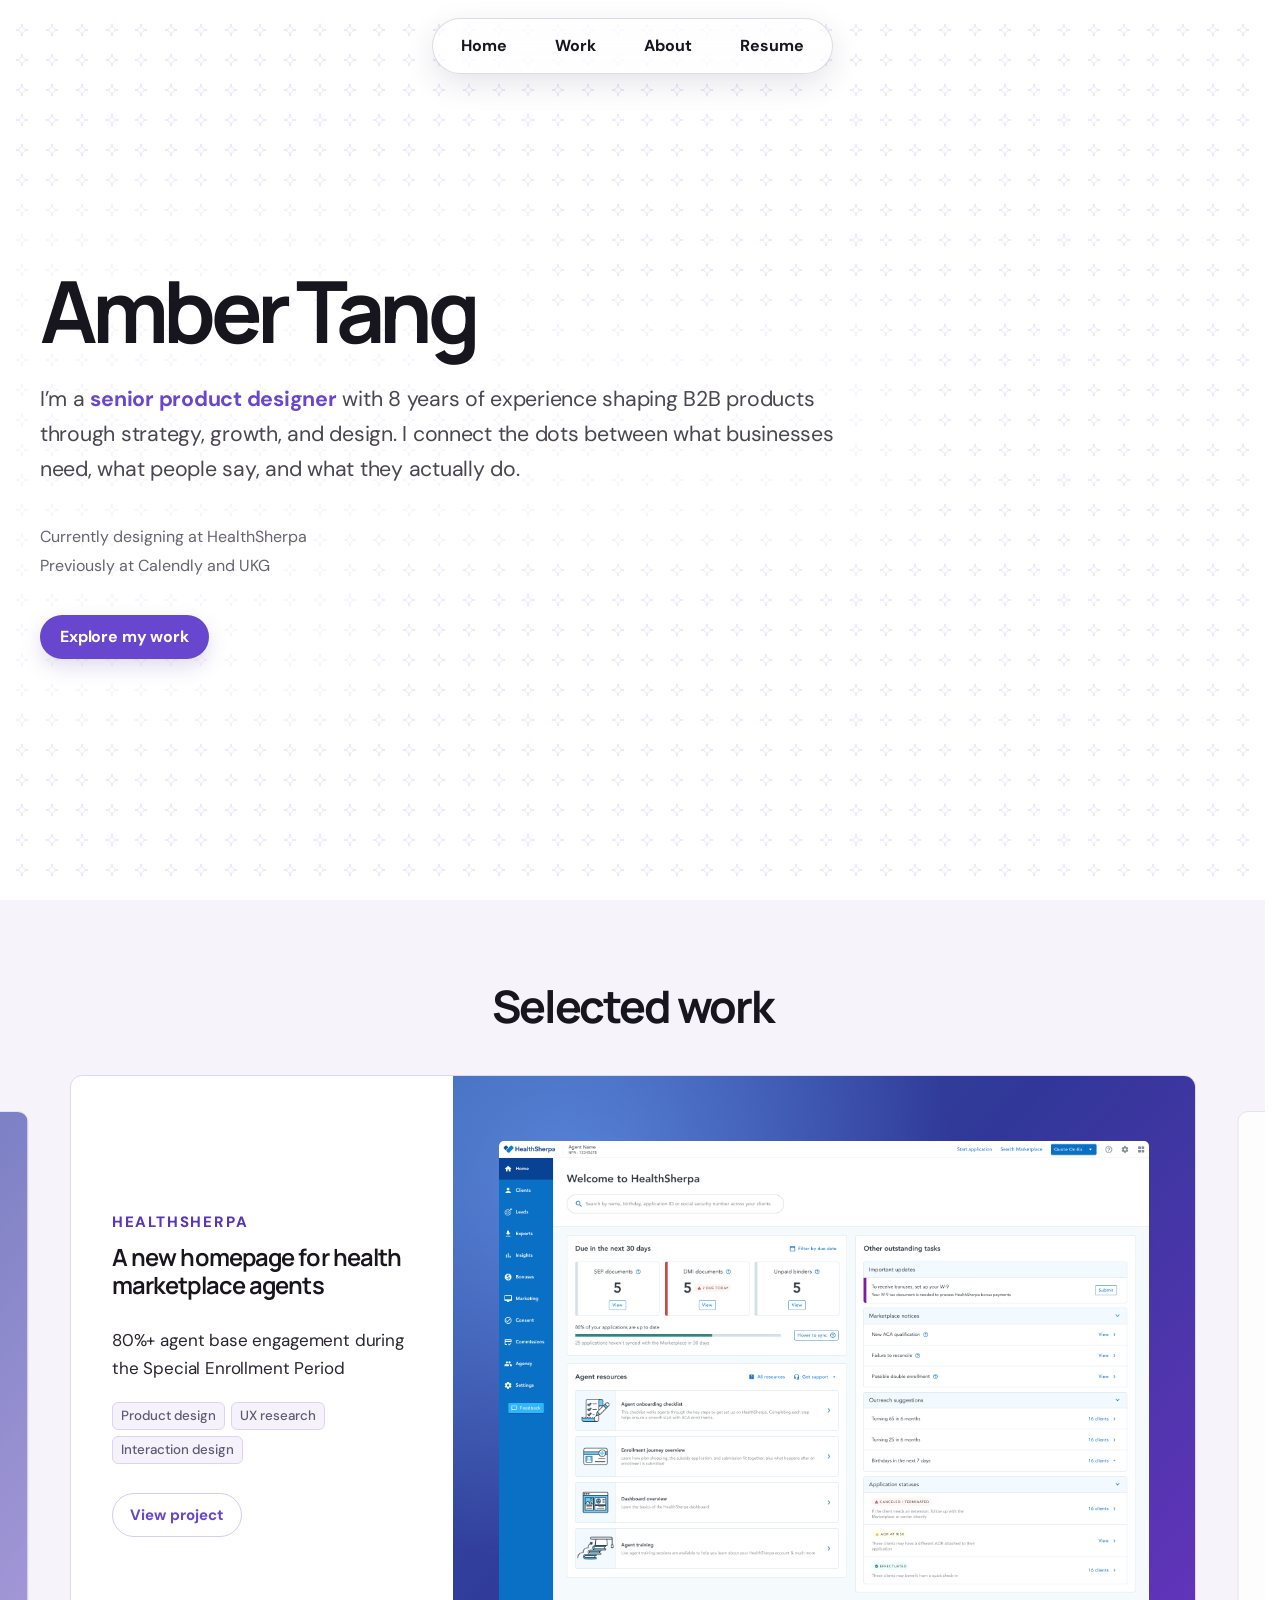
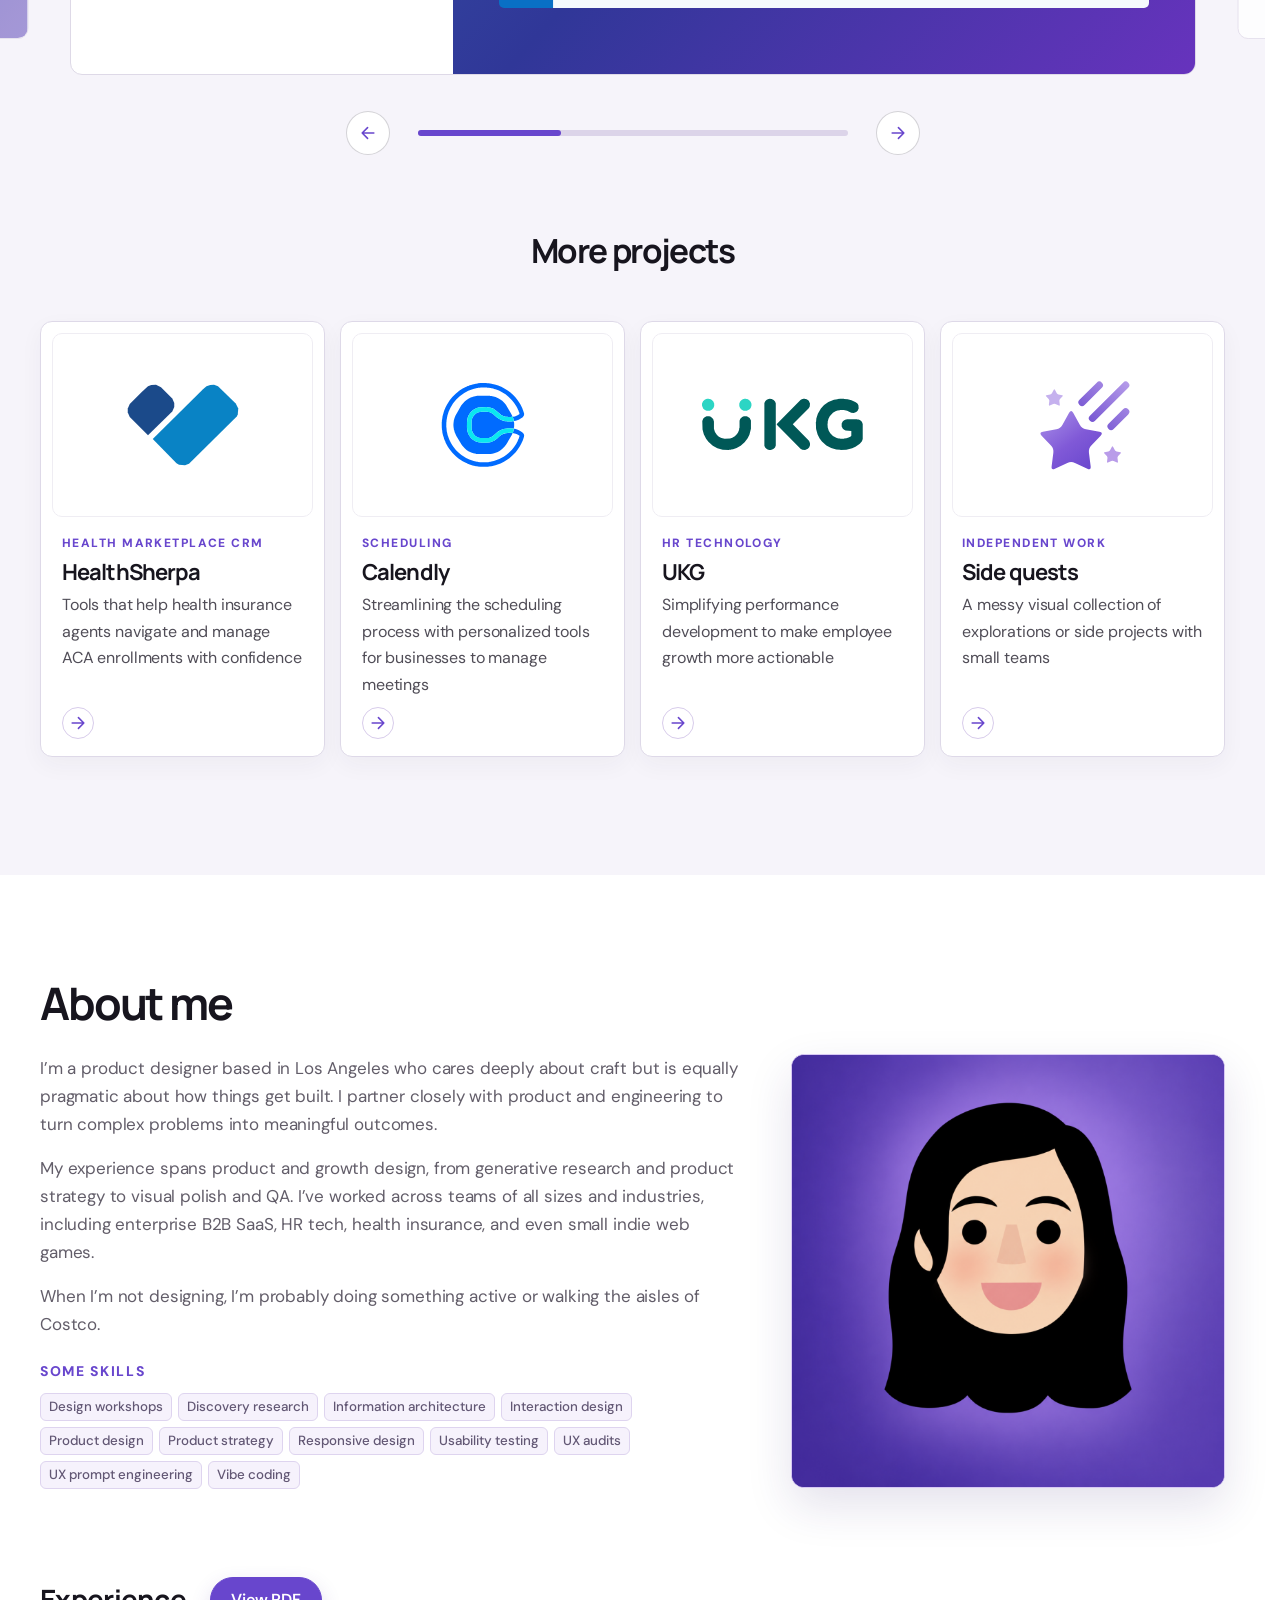
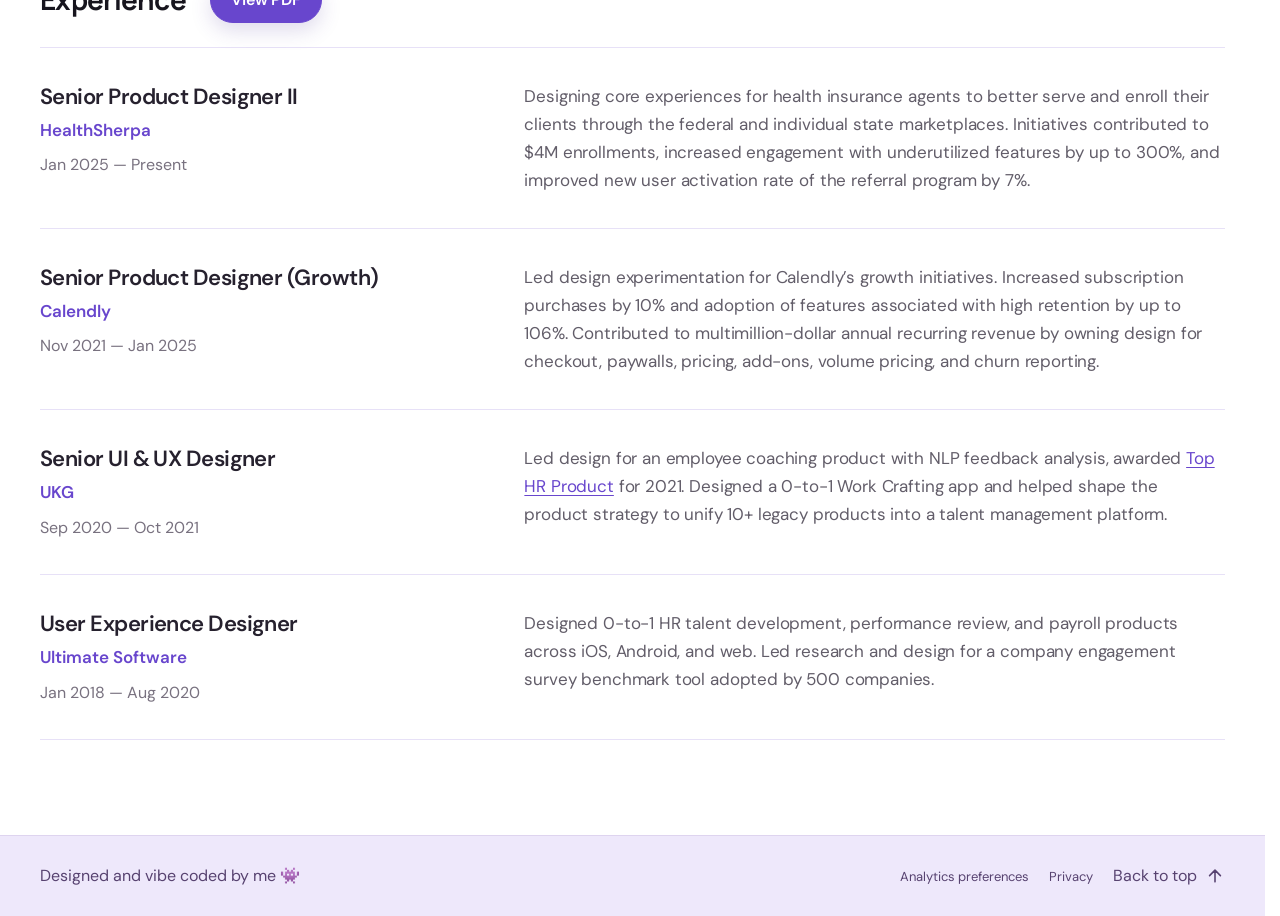
==== index.html @ a81fbd9f "Add Clarity tracking" ====
<!doctype html><html lang="en"><head><meta charset="UTF-8"><meta name="viewport" content="width=device-width, initial-scale=1"><meta name="theme-color" content="#f8f7fb"><link rel="icon" type="image/svg+xml" href="/assets/favicon-sparkle.svg?v=2"><title>Amber Tang — Product Designer</title><meta name="description" content="Amber Tang is a senior product designer creating thoughtful experiences for complex B2B products."><link rel="preconnect" href="https://fonts.googleapis.com"><link rel="preconnect" href="https://fonts.gstatic.com" crossorigin><link href="https://fonts.googleapis.com/css2?family=DM+Sans:wght@400;500;600;700&family=Manrope:wght@400;500;600;700;800&display=swap" rel="stylesheet"><link rel="stylesheet" href="/style.css?v=clarity-regional-20261018"><script src="/analytics.js?v=clarity-regional-20261018" defer></script></head><body><div id="app"></div><script src="/app.js?v=clarity-regional-20261018" defer></script></body></html>
---- style.css ----
:root{--ink:#17151e;--muted:#67636f;--purple:#6846cd;--lavender:#eae2ff;--line:#e6e3eb;--paper:#fbfafc}*{box-sizing:border-box}html{scroll-behavior:smooth}body{margin:0;background:var(--paper);color:var(--ink);font:16px/1.55 'DM Sans',sans-serif}button,input{font:inherit}button,a{-webkit-tap-highlight-color:transparent}a{color:inherit;text-decoration:none}button{cursor:pointer}.wrap{width:min(1240px,calc(100% - 80px));margin-inline:auto}.site-header{position:sticky;top:0;z-index:30;background:rgba(251,250,252,.77);backdrop-filter:blur(18px);-webkit-backdrop-filter:blur(18px);border-bottom:1px solid rgba(230,227,235,.65)}.nav{display:flex;align-items:center;justify-content:space-between;height:76px}.brand{font:800 24px 'Manrope',sans-serif;letter-spacing:-.08em}.brand-dot,.purple-period{color:var(--purple)}.nav-links{display:flex;align-items:center;gap:38px;font-size:16px;font-weight:600}.nav-links a:hover,.text-link:hover{color:var(--purple)}.nav-links a:last-child{border:1px solid #d8d1e4;border-radius:50px;padding:9px 16px}.hero{padding-top:114px;padding-bottom:95px;position:relative}.hero-kicker,.eyebrow,.overline{font-size:16px;letter-spacing:.16em;font-weight:800}.hero-kicker{color:var(--purple);display:flex;align-items:center;gap:9px}.sparkle{font-size:23px;line-height:1}.hero h1,.detail-intro h1,.case-head h1{font:800 clamp(58px,7.5vw,116px)/1.04 'Manrope',sans-serif;letter-spacing:-.075em;margin:25px 0 30px}.hero h1 em,.about h2 em{color:var(--purple);font-style:normal}.hero-intro{max-width:710px;color:#514d58;font-size:20px;line-height:1.6;margin:0}.hero-actions{display:flex;align-items:center;gap:28px;margin-top:32px}.button{display:inline-flex;align-items:center;gap:30px;border-radius:100px;padding:15px 21px;font-weight:700;font-size:16px}.button.primary{background:var(--ink);color:white}.button:hover{background:var(--purple)}.availability{font-size:16px;color:var(--muted)}.ask-teaser{display:flex;align-items:center;text-align:left;gap:18px;border:1px solid #d6cce8;background:linear-gradient(110deg,#fff 25%,#f2edff);border-radius:16px;padding:18px 20px;width:min(570px,100%);margin-top:80px;box-shadow:0 20px 55px rgba(68,40,114,.06);transition:transform .2s,box-shadow .2s}.ask-teaser:hover{transform:translateY(-3px);box-shadow:0 22px 45px rgba(68,40,114,.13)}.ask-teaser strong,.ask-teaser small{display:block}.ask-teaser strong{font-size:16px}.ask-teaser small{color:var(--muted);font-size:16px;margin-top:2px}.ask-icon{background:var(--purple);color:white;border-radius:10px;width:44px;height:44px;display:grid;place-items:center;font-size:23px;flex:none}.ask-arrow{margin-left:auto;font-size:22px;color:var(--purple)}.section{padding:95px 0}.section-head{display:flex;justify-content:space-between;align-items:end;gap:40px;margin-bottom:34px}.section-head h2,.about h2,.footer h2,.case-body h2{font:800 clamp(35px,4.5vw,59px)/1.14 'Manrope',sans-serif;letter-spacing:-.055em;margin:14px 0 0}.section-head p{max-width:330px;color:var(--muted);margin:0 0 7px}.selected{background:#f1eff5;overflow:hidden}.carousel{display:flex;gap:24px;overflow-x:auto;scroll-snap-type:x mandatory;scrollbar-width:none;padding:0 max(40px,calc((100vw - 1240px)/2)) 10px}.carousel::-webkit-scrollbar{display:none}.project-card{position:relative;overflow:hidden;min-height:500px;border-radius:13px;background:#5b4a7a var(--card-image) center/cover no-repeat;color:#fff;isolation:isolate}.carousel .project-card{flex:0 0 min(850px,75vw);height:530px;scroll-snap-align:center}.image-scrim{position:absolute;inset:0;background:linear-gradient(180deg,rgba(14,10,30,.22) 0%,rgba(16,11,36,.05) 38%,rgba(12,9,25,.87) 100%);z-index:-1}.project-top{display:flex;justify-content:space-between;align-items:center;padding:29px 32px}.pill{background:rgba(255,255,255,.18);backdrop-filter:blur(12px);border:1px solid rgba(255,255,255,.45);border-radius:99px;padding:7px 14px;font-size:16px;font-weight:700}.card-index{font-size:16px;letter-spacing:.14em}.project-bottom{position:absolute;bottom:0;left:0;right:0;display:flex;align-items:end;justify-content:space-between;gap:24px;padding:36px}.overline{color:#d8caff}.project-bottom h3{font:700 clamp(28px,3vw,43px)/1.13 'Manrope',sans-serif;letter-spacing:-.05em;max-width:510px;margin:8px 0 24px}.project-meta{display:flex;gap:48px}.project-meta div{display:flex;flex-direction:column;gap:3px;font-size:16px}.project-meta small,.case-facts small{font-size:16px;letter-spacing:.14em;font-weight:800;color:#c5b9db}.round-arrow{display:grid;place-items:center;flex:none;width:54px;height:54px;border-radius:50%;background:var(--purple);font-size:24px}.round-arrow:hover{background:white;color:var(--purple)}.carousel-controls{display:flex;align-items:center;justify-content:space-between;gap:30px;margin-top:18px}.carousel-track{position:relative;width:230px;height:4px;background:#d4cce0;border-radius:99px;cursor:pointer}.carousel-thumb{position:absolute;top:0;height:4px;left:0;background:var(--purple);border-radius:99px}.arrows{display:flex;gap:8px}.arrows button{width:42px;height:42px;border:1px solid #c8c1d2;background:transparent;border-radius:50%;font-size:20px}.arrows button:hover{background:var(--ink);color:white}.bordered{border-top:1px solid var(--line);padding-top:20px}.company-grid{display:grid;grid-template-columns:repeat(4,1fr);gap:15px}.company-card{min-height:330px;border-radius:11px;padding:23px;display:flex;flex-direction:column;justify-content:space-between;background:#e8e3ef;transition:transform .25s,background .25s}.company-card:hover{transform:translateY(-6px);background:#dfd5f3}.company-1{background:#ece9f2}.company-2{background:#e7e4ed}.company-3{background:#eeeaf4}.company-card-top{display:flex;justify-content:space-between;color:var(--purple);font-size:16px;letter-spacing:.1em;font-weight:800}.company-card-top span:last-child{font-size:24px;line-height:1}.company-sector{font-size:16px;color:var(--purple);font-weight:800;text-transform:uppercase;letter-spacing:.11em}.company-card h3{font:800 25px/1.2 'Manrope',sans-serif;letter-spacing:-.05em;margin:12px 0}.company-card p{font-size:16px;color:#5c5567;line-height:1.45;margin:0}.about{background:white}.about-grid{display:grid;grid-template-columns:1fr 1fr;gap:9%;align-items:center}.about-art{background:radial-gradient(circle at 75% 24%,#a889f5,transparent 35%),linear-gradient(145deg,#281a4d,#7051b2 70%,#af8bef);aspect-ratio:1/1;border-radius:13px;color:white;padding:38px;display:flex;flex-direction:column;justify-content:space-between;overflow:hidden}.about-art>span:first-child{font:800 clamp(24px,3vw,47px)/1.12 'Manrope',sans-serif;letter-spacing:-.055em}.art-mark{font-size:clamp(160px,27vw,400px);line-height:.7;align-self:end;opacity:.65;transform:rotate(-18deg) translate(12%,5%)}.about-copy p{color:#595563;font-size:17px;line-height:1.75;margin:27px 0}.skill-list{display:flex;flex-wrap:wrap;gap:9px;margin:28px 0 34px}.skill-list span{padding:9px 14px;border:1px solid #dcd6e8;border-radius:99px;font-size:16px}.text-link{display:inline-flex;gap:28px;align-items:center;border-bottom:1px solid var(--purple);padding-bottom:7px;color:var(--purple);font-weight:800}.footer{padding-top:105px}.footer h2{margin:15px 0 30px}.footer-bottom{margin-top:105px;border-top:1px solid var(--line);display:flex;justify-content:space-between;gap:20px;padding:25px 0;color:var(--muted);font-size:16px}.detail-intro,.case-head{padding-top:75px;padding-bottom:70px}.back-link{display:block;font-size:16px;font-weight:700;color:var(--purple);margin-bottom:72px}.detail-intro h1,.case-head h1{margin:16px 0}.detail-intro p,.case-head>p{font-size:20px;color:#5e5965;max-width:730px}.company-projects{display:grid;gap:28px}.company-projects .project-card{height:580px}.company-projects .project-bottom h3{font-size:46px}.next-work{border-top:1px solid var(--line);margin-top:100px;padding:25px 0 65px;display:flex;justify-content:space-between;gap:25px}.next-work span{font-size:16px;letter-spacing:.14em;color:var(--muted);font-weight:800}.next-work a{font:700 clamp(22px,3vw,36px) 'Manrope',sans-serif;letter-spacing:-.04em}.next-work a:hover{color:var(--purple)}.case-head{padding-bottom:45px}.case-head h1{max-width:1050px}.case-facts{border-top:1px solid var(--line);margin-top:55px;padding-top:22px;display:grid;grid-template-columns:repeat(4,1fr);gap:20px}.case-facts div{display:flex;flex-direction:column;gap:8px}.case-facts small{color:var(--purple)}.case-facts span{font-weight:700}.case-image img{width:100%;height:auto;max-height:720px;object-fit:cover;border-radius:14px;display:block}.case-body{padding-top:100px;padding-bottom:65px;display:grid;grid-template-columns:1fr 1fr;gap:9%}.case-body p{font-size:18px;line-height:1.75;color:#625d69;margin:0 0 22px}.case-body .text-link{margin-top:20px}.chat-overlay{position:fixed;inset:0;z-index:60;background:rgba(25,20,40,.44);opacity:0;pointer-events:none;transition:opacity .25s;display:grid;place-items:center;padding:30px}.chat-overlay.open{opacity:1;pointer-events:auto}.chat-panel{height:min(830px,92vh);width:min(1100px,100%);border-radius:18px;background:#fdfcff;box-shadow:0 35px 100px rgba(24,13,49,.2);display:flex;flex-direction:column;overflow:hidden;transform:translateY(20px) scale(.98);transition:transform .3s}.open .chat-panel{transform:none}.chat-bar{border-bottom:1px solid var(--line);padding:17px 25px;display:flex;align-items:center;justify-content:space-between}.chat-brand{color:var(--purple);font-size:22px;display:flex;align-items:center;gap:10px}.chat-brand strong{font-size:17px;color:var(--ink)}.chat-brand small{font-size:16px;color:var(--muted);border-left:1px solid var(--line);padding-left:12px}.chat-close{background:transparent;border:0;color:#463e50;font-size:30px;line-height:1;width:38px;height:38px}.chat-conversation{overflow-y:auto;padding:45px clamp(24px,10%,110px);flex:1;display:flex;flex-direction:column;gap:18px}.chat-message{max-width:650px;line-height:1.6}.chat-message.assistant{display:flex;gap:14px;align-self:flex-start}.chat-message p{background:#f1edf8;border-radius:5px 17px 17px 17px;padding:18px 21px;margin:0}.chat-avatar{flex:none;display:grid;place-items:center;background:var(--purple);color:white;width:34px;height:34px;border-radius:10px}.chat-message.user{align-self:flex-end;background:var(--purple);color:white;border-radius:17px 17px 5px 17px;padding:13px 18px}.chat-bottom{padding:18px clamp(24px,10%,110px) 25px;border-top:1px solid var(--line)}.prompts{display:flex;gap:8px;flex-wrap:wrap;margin-bottom:15px}.prompts button{border:1px solid #dcd2ed;background:white;border-radius:99px;padding:7px 13px;font-size:16px;color:var(--purple)}.prompts button:hover{background:var(--lavender)}#chat-form{border:1px solid #c9bfd8;border-radius:11px;display:flex;align-items:center;padding:7px 7px 7px 17px}#chat-form input{border:0;background:transparent;outline:0;flex:1;min-width:0}#chat-form button{border:0;background:var(--purple);color:white;border-radius:8px;width:36px;height:36px}#chat-form:focus-within{outline:2px solid #ad93e5}.chat-bottom>small{display:block;color:#8a8492;font-size:16px;margin-top:8px}a:focus-visible,button:focus-visible{outline:3px solid #9474e7;outline-offset:3px}@media(max-width:800px){.wrap{width:min(100% - 40px,1240px)}.nav{height:66px}.nav-links{gap:15px;font-size:16px}.nav-links a:last-child{padding:7px 10px}.hero{padding-top:78px;padding-bottom:65px}.hero h1{font-size:clamp(49px,10vw,82px)}.hero-intro{font-size:17px}.ask-teaser{margin-top:55px}.section{padding:70px 0}.section-head{align-items:start;flex-direction:column;gap:16px}.carousel{padding-inline:20px;gap:14px}.carousel .project-card{flex-basis:min(660px,87vw);height:500px}.company-grid{grid-template-columns:repeat(2,1fr)}.company-card{min-height:265px}.about-grid{gap:35px}.about-art{aspect-ratio:4/5}.company-projects .project-card{height:500px}.case-facts{grid-template-columns:repeat(2,1fr)}}@media(max-width:560px){.nav-links a:first-child{display:none}.nav-links{gap:13px}.hero h1{font-size:50px}.hero-actions{align-items:flex-start;flex-direction:column;gap:15px}.section-head h2,.about h2,.footer h2{font-size:37px}.carousel .project-card{height:480px}.project-top{padding:20px}.project-bottom{padding:24px;align-items:end}.project-bottom h3{font-size:30px}.project-meta{flex-direction:column;gap:10px}.project-meta div{font-size:16px}.round-arrow{width:44px;height:44px}.company-grid{gap:10px}.company-card{padding:17px;min-height:245px}.company-card h3{font-size:20px}.about-grid,.case-body{grid-template-columns:1fr}.about-art{aspect-ratio:4/3}.about-copy{padding-top:20px}.footer-bottom{flex-wrap:wrap}.detail-intro,.case-head{padding-top:45px}.back-link{margin-bottom:60px}.detail-intro h1,.case-head h1{font-size:48px;overflow-wrap:anywhere}.detail-intro p,.case-head>p{font-size:17px}.company-projects .project-card{height:490px}.company-projects .project-bottom h3{font-size:32px}.case-facts{gap:20px}.case-image{width:100%}.case-image img{border-radius:0}.case-body{padding-top:60px}.chat-overlay{padding:0}.chat-panel{width:100%;height:100dvh;border-radius:0}.chat-conversation{padding:25px 18px}.chat-bottom{padding:15px 18px 24px}}@media(prefers-reduced-motion:reduce){html{scroll-behavior:auto}*,*:before,*:after{transition:none!important;scroll-behavior:auto!important}}
/* Portfolio refinements */
:root{--purple:#7253b5;--lavender:#eee8fa;--paper:#fdfcfe}
body{background:var(--paper)}
#app{position:relative;z-index:1}
.mouse-glow{position:fixed;left:-280px;top:-280px;width:560px;height:560px;border-radius:50%;background:radial-gradient(circle,rgba(163,136,226,.15),rgba(163,136,226,.055) 37%,transparent 70%);pointer-events:none;z-index:0;transform:translate(-1000px,-1000px);transition:transform .12s ease-out}
.site-header{height:0;background:transparent;border:0;backdrop-filter:none;-webkit-backdrop-filter:none;display:flex;justify-content:center;pointer-events:none}
.nav{pointer-events:auto;position:relative;top:18px;width:auto;height:56px;padding:5px;display:flex;justify-content:center;gap:2px;border-radius:999px;background:rgba(255,255,255,.58);border:1px solid rgba(255,255,255,.9);box-shadow:0 9px 30px rgba(48,32,79,.1),inset 0 1px 0 rgba(255,255,255,.95);backdrop-filter:blur(24px) saturate(170%);-webkit-backdrop-filter:blur(24px) saturate(170%)}
.nav a{padding:11px 23px;border-radius:999px;font-size:16px;font-weight:700;transition:background .2s,color .2s}
.nav a:hover{background:rgba(114,83,181,.12);color:var(--purple)}
.hero{padding-top:194px}.hero h1{margin-top:0;font-size:clamp(74px,10vw,145px)}
.section-head{margin-bottom:36px}.section-head>div{width:100%}.section-head h2{margin-top:0}
.selected{background:#f4f1f8}.carousel{gap:24px;scroll-snap-type:x proximity;padding-inline:max(40px,calc((100vw - 1320px)/2))}
.carousel .project-card{flex-basis:min(1020px,84vw);height:610px;scroll-snap-align:center}
.project-card{display:block;cursor:pointer;transition:transform .25s,box-shadow .25s}
.project-card:hover{transform:translateY(-4px);box-shadow:0 18px 45px rgba(37,23,67,.2)}
.project-card .image-scrim{background:linear-gradient(180deg,rgba(25,16,48,.1) 0%,rgba(24,16,47,.06) 29%,rgba(19,13,34,.69) 66%,rgba(13,9,26,.96) 100%)}
.project-top,.project-bottom{display:flex}.project-bottom{padding:44px}.project-copy{display:block}
.project-title{display:block;font:700 clamp(32px,3.5vw,50px)/1.13 'Manrope',sans-serif;letter-spacing:-.05em;max-width:620px;margin:9px 0 27px}
.project-meta{display:flex;gap:45px}.project-meta>span{display:flex;flex-direction:column;gap:4px;font-size:16px}.project-meta small{display:block;color:#e8dafa}
.project-card:hover .round-arrow{background:white;color:var(--purple);transform:translate(2px,-2px)}.round-arrow{transition:transform .2s,background .2s}
.carousel-controls{justify-content:center;gap:22px;margin-top:24px}.carousel-controls>button{width:42px;height:42px;border:1px solid #c8bdd7;border-radius:50%;background:#fff;font-size:20px;flex:none}.carousel-controls>button:hover{background:var(--purple);border-color:var(--purple);color:#fff}.carousel-track{width:min(340px,36vw);height:5px;background:#dcd4e9}.carousel-thumb{height:5px}
.company-card-top span:last-child{font-size:23px;line-height:1}.company-card:hover .company-card-top span:last-child{transform:translateX(-4px)}.company-card-top span:last-child{transition:transform .2s}
.footer{border-top:1px solid var(--line);padding-top:25px;padding-bottom:30px;display:flex;justify-content:space-between;gap:20px;color:var(--muted);font-size:16px}
@media(max-width:800px){.hero{padding-top:160px}.carousel{padding-inline:20px}.carousel .project-card{flex-basis:88vw;height:560px}.project-bottom{padding:30px}}
@media(max-width:560px){.nav{top:11px;height:50px}.nav a{padding:9px 19px;font-size:16px}.hero{padding-top:145px}.hero h1{font-size:clamp(58px,14vw,78px)}.carousel .project-card{height:520px}.project-bottom{padding:24px}.project-title{font-size:32px}.project-meta{gap:12px;flex-direction:column}.project-meta>span{font-size:16px}.carousel-controls{gap:15px}.carousel-track{width:min(220px,50vw)}.company-projects .project-title{font-size:32px}}
@media(hover:none),(prefers-reduced-motion:reduce){.mouse-glow{display:none}}
/* Third-pass typography and interaction */
:root{--purple:#504b82;--lavender:#e9e7f2;--paper:#fff;--line:#d3cde3}
body{font-size:21.333px;line-height:1.55;background:#fff}
.hero{text-align:center;padding-top:175px;padding-bottom:100px}
.hero h1{font-size:clamp(68px,8vw,112px);margin-bottom:28px}
.hero-intro{font-size:21.333px;max-width:820px;margin:0 auto;line-height:1.58}
.hero-intro strong{color:var(--purple);font-weight:800}
.hero-actions{justify-content:center}.ask-teaser{margin-left:auto;margin-right:auto}
.selected,.about{background:#fff;border-top:1px solid var(--line)}
.companies{border-top:1px solid var(--line)}.bordered{border-top:0;padding-top:0}
.company-card,.company-1,.company-2,.company-3{background:#f8f8fa;border:1px solid #e8e5ee}
.company-card:hover{background:#f2f1f6;border-color:#c9c3db}
.about-art{background:#f6f6f8;color:#292738;border:1px solid #e8e5ee}
.art-mark{color:var(--purple);opacity:.32}
.section-head p,.about-copy p,.detail-intro p,.case-head>p,.case-body p,.company-card p{font-size:21.333px}
.company-card{min-height:380px}.company-card p{line-height:1.4;color:#504d57}
.case-facts,.next-work,.footer{border-top-color:var(--line)}
.mouse-glow{z-index:45;background:radial-gradient(circle,rgba(91,80,143,.09),rgba(91,80,143,.035) 35%,transparent 70%);width:500px;height:500px;left:-250px;top:-250px;transition:transform .08s linear}
.cursor-trail{position:fixed;inset:0;width:100vw;height:100vh;pointer-events:none;z-index:80}
.carousel{gap:34px;scroll-snap-type:none;cursor:grab;user-select:none;overscroll-behavior-inline:contain}
.carousel.dragging{cursor:grabbing;scroll-behavior:auto}
.carousel .project-card{flex-basis:min(980px,78vw);height:610px;scroll-snap-align:none}
.carousel-controls{gap:28px;margin-top:30px}
.carousel-controls>button{width:54px;height:54px;font-size:24px;border-color:#c6bfd6}
.carousel-track{width:min(430px,44vw);height:6px}.carousel-thumb{height:6px}
.project-card .image-scrim{background:linear-gradient(180deg,rgba(23,20,40,.04) 0%,rgba(23,20,40,.12) 28%,rgba(18,16,31,.73) 63%,rgba(11,10,20,.97) 100%)}
.project-bottom{padding:46px}
@media(max-width:800px){.hero{padding-top:160px}.hero h1{font-size:clamp(58px,10vw,82px)}.hero-intro{font-size:21.333px}.carousel .project-card{flex-basis:84vw;height:550px}.company-card{min-height:340px}.company-card p{font-size:18px}}
@media(max-width:560px){.hero{padding-top:145px;padding-bottom:75px}.hero h1{font-size:clamp(54px,13vw,70px)}.hero-intro{font-size:19px}.carousel{gap:18px}.carousel .project-card{flex-basis:88vw;height:500px}.carousel-controls{gap:15px}.carousel-controls>button{width:45px;height:45px}.carousel-track{width:min(210px,46vw)}.project-bottom{padding:22px}.company-card{min-height:270px}.company-card p{font-size:16px}.about-copy p,.detail-intro p,.case-head>p,.case-body p{font-size:19px}}
@media(hover:none),(prefers-reduced-motion:reduce){.cursor-trail{display:none}}
@media(max-width:560px){.hero-intro,.about-copy p,.detail-intro p,.case-head>p,.case-body p,.company-card p{font-size:21.333px}.company-grid{grid-template-columns:1fr}.company-card{min-height:260px}.company-card h3{font-size:25px}}
/* Glass surfaces and aligned section rhythm */
:root{--purple:#6846cd;--lavender:#ece5fb;--line:#ccbee7}
.hero{text-align:right}.hero h1{font-size:clamp(62px,7.2vw,100px);margin-bottom:24px}.hero h1 em{color:inherit}
.hero-intro{margin-left:auto;margin-right:0}.hero-actions{justify-content:flex-end}.ask-teaser{margin-left:auto;margin-right:0}
.section-head h2,.about h2,.case-body h2{font-size:clamp(33px,4vw,52px)}
.detail-intro h1,.case-head h1{font-size:clamp(52px,6vw,88px)}
.section{border-top:0}.selected,.about,.companies{border-top:0}
.selected.section::before,.companies.section::before,.about.section::before{content:"";display:block;width:min(1240px,calc(100% - 80px));height:1px;background:var(--line);margin:0 auto 22px}
.companies.wrap.section::before{width:100%}.section-head{margin-bottom:35px}.about-grid{align-items:start}.about-copy{padding-top:0}
.button.primary{background:rgba(104,70,205,.92);color:#fff;border:1px solid rgba(255,255,255,.55);box-shadow:inset 0 1px 0 rgba(255,255,255,.5),0 9px 24px rgba(71,45,139,.19);backdrop-filter:blur(16px) saturate(150%);-webkit-backdrop-filter:blur(16px) saturate(150%);font-size:18px;padding:16px 24px}
.button.primary:hover{background:#5637b1;box-shadow:0 12px 28px rgba(71,45,139,.25)}
.nav,.ask-teaser,.company-card,.about-art,.chat-panel,.prompts button,#chat-form,.carousel-controls>button,.round-arrow{backdrop-filter:blur(20px) saturate(165%);-webkit-backdrop-filter:blur(20px) saturate(165%)}
.nav{background:rgba(255,255,255,.62);border-color:rgba(255,255,255,.92);box-shadow:inset 0 1px 0 #fff,0 12px 35px rgba(47,35,80,.12)}
.ask-teaser{background:linear-gradient(120deg,rgba(255,255,255,.78),rgba(248,246,253,.65));border:1px solid rgba(202,189,229,.75);box-shadow:inset 0 1px 0 #fff,0 14px 38px rgba(61,46,95,.09)}
.company-card,.company-1,.company-2,.company-3{background:rgba(247,247,250,.66);border:1px solid rgba(217,210,230,.82);box-shadow:inset 0 1px 0 rgba(255,255,255,.95),0 8px 28px rgba(52,41,74,.05)}
.company-card:hover{background:rgba(240,237,248,.77);border-color:rgba(164,145,202,.75);box-shadow:inset 0 1px 0 #fff,0 15px 35px rgba(52,41,74,.11)}
.project-card{border:1px solid rgba(255,255,255,.55);box-shadow:inset 0 1px 0 rgba(255,255,255,.48),0 15px 35px rgba(31,20,50,.1)}
.pill{background:rgba(255,255,255,.23);border-color:rgba(255,255,255,.62);box-shadow:inset 0 1px 0 rgba(255,255,255,.45)}
.round-arrow{background:rgba(104,70,205,.88);border:1px solid rgba(255,255,255,.4);box-shadow:inset 0 1px 0 rgba(255,255,255,.35),0 6px 18px rgba(34,20,75,.18)}
.carousel-controls>button{display:grid;place-items:center;background:rgba(255,255,255,.73);border-color:rgba(198,181,222,.9);color:var(--purple);box-shadow:inset 0 1px 0 #fff,0 5px 15px rgba(54,40,90,.08)}
.about-art{background:rgba(247,247,250,.72);border-color:rgba(217,210,230,.82);box-shadow:inset 0 1px 0 #fff,0 12px 36px rgba(52,41,74,.06)}
.chat-panel{background:rgba(253,252,255,.9);border:1px solid rgba(255,255,255,.8);box-shadow:inset 0 1px 0 #fff,0 35px 100px rgba(24,13,49,.18)}
.chat-message.assistant p{background:rgba(239,234,249,.78);border:1px solid rgba(218,207,239,.65);backdrop-filter:blur(14px)}
.prompts button{font-size:16px;background:rgba(255,255,255,.67);border-color:rgba(194,178,223,.8);box-shadow:inset 0 1px 0 #fff}
#chat-form{background:rgba(255,255,255,.72);box-shadow:inset 0 1px 0 #fff}
#chat-form button{background:var(--purple);font-size:19px}
.ui-icon{width:20px;height:20px;display:inline-block;vertical-align:-.18em;flex:none}
.round-arrow .ui-icon{width:25px;height:25px}.company-card-top .ui-icon{width:23px;height:23px}.carousel-controls .ui-icon{width:23px;height:23px}
.ask-icon .ui-icon,.chat-brand .ui-icon{width:24px;height:24px}.ask-arrow .ui-icon{width:22px;height:22px}.chat-avatar .ui-icon{width:21px;height:21px}
.art-mark .ui-icon{width:clamp(140px,25vw,330px);height:clamp(140px,25vw,330px);stroke-width:.7}
.text-link .ui-icon,.next-work .ui-icon{width:21px;height:21px}.text-link{font-size:18px}
@media(max-width:800px){.selected.section::before,.about.section::before{width:calc(100% - 40px)}}
@media(max-width:560px){.hero h1{font-size:clamp(52px,12vw,68px)}.section-head h2,.about h2,.case-body h2{font-size:35px}.detail-intro h1,.case-head h1{font-size:clamp(44px,11vw,60px)}.about-grid{gap:30px}.art-mark .ui-icon{width:190px;height:190px}}
/* Left-aligned portfolio copy */
.hero{text-align:left}
.hero-intro{margin-left:0;margin-right:auto}
.hero-actions{justify-content:flex-start}
.ask-teaser{margin-left:0;margin-right:auto}
/* Smaller titles, quiet controls, centered featured card */
.hero h1{font-size:clamp(54px,6.7vw,90px)}
.section-head h2,.about h2,.case-body h2{font-size:clamp(31px,3.5vw,45px)}
.detail-intro h1,.case-head h1{font-size:clamp(44px,5.2vw,75px)}
.project-title{font-size:clamp(28px,2.7vw,38px);max-width:590px}
.company-projects .project-title{font-size:clamp(30px,3vw,40px)}
.company-card h3{font-size:22px}.about-art>span:first-child{font-size:clamp(22px,2.5vw,36px)}
.button.primary{border:0;background:var(--purple);box-shadow:0 8px 20px rgba(73,45,150,.17);padding:15px 24px}
.button.primary:hover{background:#5d3bb9;box-shadow:0 10px 23px rgba(73,45,150,.23)}
.ask-teaser{border:0;background:rgba(247,245,251,.82);box-shadow:0 11px 28px rgba(61,46,95,.08)}
.ask-teaser:hover{box-shadow:0 14px 31px rgba(61,46,95,.13)}
.carousel-controls>button{border:0;background:rgba(241,238,248,.85);box-shadow:0 5px 15px rgba(54,40,90,.08)}
.round-arrow{border:0;background:var(--purple);box-shadow:0 6px 17px rgba(34,20,75,.2)}
.prompts button{border:0;background:rgba(240,235,249,.8);box-shadow:none}
#chat-form button{border:0}.chat-close{border:0}
.carousel{position:relative;padding-top:48px;padding-bottom:48px;scroll-snap-type:none}
.carousel .project-card{transform:scale(.83);transform-origin:center;opacity:.7;filter:saturate(.8);transition:transform .42s cubic-bezier(.2,.7,.2,1),opacity .42s,filter .42s,box-shadow .25s,border-color .25s;box-shadow:0 12px 30px rgba(31,20,50,.08)}
.carousel .project-card.is-active{transform:scale(1);opacity:1;filter:none;box-shadow:0 20px 46px rgba(31,20,50,.17)}
.project-card:hover,.carousel .project-card:hover,.carousel .project-card.is-active:hover{transform:scale(1);border-color:rgba(211,191,244,.9);box-shadow:0 22px 48px rgba(36,23,68,.19)}
.carousel .project-card:not(.is-active):hover{transform:scale(.83);filter:saturate(.92) brightness(1.04);box-shadow:0 16px 35px rgba(31,20,50,.16)}
.project-card:hover .round-arrow{transform:none;background:#fff;color:var(--purple)}
.company-card:hover{transform:none;box-shadow:0 13px 30px rgba(52,41,74,.12)}
.company-card:hover .company-card-top span:last-child{transform:none}
@media(max-width:560px){.hero h1{font-size:clamp(47px,11vw,62px)}.section-head h2,.about h2,.case-body h2{font-size:31px}.detail-intro h1,.case-head h1{font-size:clamp(41px,10vw,55px)}.project-title,.company-projects .project-title{font-size:28px}.company-card h3{font-size:22px}.carousel{padding-top:32px;padding-bottom:32px}.carousel .project-card{transform:scale(.9)}.carousel .project-card:not(.is-active):hover{transform:scale(.9)}}
/* Soft white controls and a continuous work section */
.button.primary{background:rgba(255,255,255,.88);color:var(--purple);border:1px solid rgba(213,203,232,.86);box-shadow:0 7px 18px rgba(56,42,93,.09)}
.button.primary:hover{background:var(--purple);color:#fff;border-color:var(--purple);box-shadow:0 10px 24px rgba(73,45,150,.2)}
.carousel-controls>button{background:rgba(255,255,255,.9);color:var(--purple);border:1px solid rgba(216,208,231,.9);box-shadow:0 5px 13px rgba(54,40,90,.07)}
.carousel-controls>button:hover{background:var(--purple);color:#fff;border-color:var(--purple)}
.round-arrow{background:rgba(255,255,255,.92);color:var(--purple);border:1px solid rgba(255,255,255,.75);box-shadow:0 5px 14px rgba(34,20,75,.13)}
.project-card:hover .round-arrow{background:var(--purple);color:#fff;border-color:var(--purple)}
.ask-teaser{background:rgba(255,255,255,.84);border:1px solid rgba(220,213,233,.9);box-shadow:0 9px 24px rgba(61,46,95,.07)}
.ask-teaser:hover{background:rgba(246,243,252,.96);border-color:rgba(181,162,215,.9)}
.company-card,.company-1,.company-2,.company-3{background:rgba(255,255,255,.84);border:1px solid rgba(225,220,234,.95);box-shadow:0 8px 23px rgba(52,41,74,.045)}
.company-card:hover{background:rgba(248,245,253,.92);border-color:rgba(187,172,215,.9)}
.about-art,.chat-panel{border:1px solid rgba(225,220,234,.8)}
.prompts button{background:rgba(255,255,255,.91);color:var(--purple);border:1px solid rgba(220,213,233,.85)}
.prompts button:hover{background:var(--purple);color:#fff;border-color:var(--purple)}
#chat-form button{background:#fff;color:var(--purple);border:1px solid rgba(220,213,233,.85)}
#chat-form button:hover{background:var(--purple);color:#fff;border-color:var(--purple)}
.image-scrim::after{content:"";position:absolute;inset:0;background:#05030b;opacity:0;transition:opacity .28s ease}
.project-card:hover .image-scrim::after{opacity:.2}
.selected.section{padding-bottom:28px}.companies.section{padding-top:42px}.companies.section::before{display:none}
.companies .section-head{justify-content:center;text-align:center;margin-bottom:28px}
.companies .section-head h2{font-size:clamp(27px,3vw,36px)}
.companies .company-grid{margin-top:0}
.carousel{scroll-behavior:auto}.carousel.dragging{scroll-behavior:auto}
@media(max-width:560px){.selected.section{padding-bottom:20px}.companies.section{padding-top:34px}.companies .section-head h2{font-size:29px}}
/* Editorial type refinement */
.button.primary{background:var(--purple);color:#fff;border:0;box-shadow:0 8px 21px rgba(72,45,144,.17);font-weight:700;letter-spacing:-.01em}
.button.primary:hover{background:#5738b0;color:#fff;border:0;box-shadow:0 11px 25px rgba(72,45,144,.23)}
.hero h1,.detail-intro h1,.case-head h1{font-weight:700;letter-spacing:-.068em;line-height:1.08}
.hero h1 em{font-family:'Instrument Serif',Georgia,serif;font-weight:400;font-style:italic;letter-spacing:-.035em;color:var(--ink)}
.hero-intro{max-width:770px;line-height:1.65;letter-spacing:-.012em;color:#4a4651}
.hero-intro strong{font-weight:700}
.section-head h2,.about h2,.case-body h2{font-weight:700;letter-spacing:-.048em;line-height:1.18}
.about h2 em{font-family:'Instrument Serif',Georgia,serif;font-style:italic;font-weight:400;letter-spacing:-.025em;font-size:1.14em;line-height:1.04}
.project-title,.company-projects .project-title{font-weight:700;letter-spacing:-.038em;line-height:1.17}
.company-card h3{font-weight:700;letter-spacing:-.04em;line-height:1.24}
.company-card p,.about-copy p,.case-body p,.detail-intro p,.case-head>p{line-height:1.65;letter-spacing:-.009em}
.eyebrow,.overline{font-size:16px;letter-spacing:.12em;font-weight:700}
.project-meta small,.case-facts small{font-size:16px;letter-spacing:.1em}
.project-meta>span,.case-facts span{letter-spacing:-.01em}
.next-work a{letter-spacing:-.038em;font-weight:700}
.chat-message p{line-height:1.6;letter-spacing:-.005em}
@media(max-width:560px){.hero h1{line-height:1.12}.hero-intro{line-height:1.58}.about h2 em{font-size:1.1em}}
/* Consistent sans-serif typography and compact work continuation */
.hero h1 em{font-family:'Manrope',sans-serif;font-weight:700;font-style:normal;letter-spacing:-.068em;color:var(--ink)}
.about h2 em{font-family:'Manrope',sans-serif;font-weight:700;font-style:normal;letter-spacing:-.048em;font-size:1em;line-height:1.18;color:var(--purple)}
.button.primary{display:inline-flex;align-items:center;justify-content:center;min-height:44px;padding:10px 21px;font-size:16px;line-height:1.45;border-radius:999px}
.carousel-controls>button{width:44px;height:44px}.carousel-controls .ui-icon{width:20px;height:20px}
.round-arrow{width:44px;height:44px}.round-arrow .ui-icon{width:21px;height:21px}
.prompts button{min-height:40px;padding:9px 15px;font-size:16px}
#chat-form button{width:40px;height:40px}
.selected.section{padding-top:60px;padding-bottom:0}
.selected.section::before,.about.section::before{margin-bottom:42px}
.carousel{padding-top:23px;padding-bottom:12px}
.carousel-controls{margin-top:7px}
.companies.section{padding-top:20px;padding-bottom:85px}
.companies .section-head{margin-bottom:24px}
.companies .section-head h2{font-family:'DM Sans',sans-serif;font-size:16px;font-weight:700;letter-spacing:.12em;line-height:1.3;text-transform:uppercase;color:var(--purple)}
@media(max-width:560px){.selected.section{padding-top:45px;padding-bottom:0}.selected.section::before,.about.section::before{margin-bottom:36px}.carousel{padding-top:18px;padding-bottom:10px}.companies.section{padding-top:16px;padding-bottom:65px}.companies .section-head h2{font-size:16px}}
/* Full-page chapters and featured project controls */
html{scroll-snap-type:y mandatory;scroll-padding-top:0}
.hero,.work-chapter,.about,.footer{scroll-snap-align:start;scroll-snap-stop:normal}
.hero,.work-chapter,.about{min-height:100svh}
.work-chapter{background:#fff}
.footer{scroll-snap-align:end}
.carousel .project-card,.carousel .project-card.is-active,.carousel .project-card:hover,.carousel .project-card.is-active:hover,.carousel .project-card:not(.is-active):hover{box-shadow:none}
.carousel .project-card{border-color:rgba(224,215,236,.65)}
.carousel-controls{margin-top:38px}
.view-project{display:inline-flex;align-items:center;justify-content:center;flex:none;min-height:44px;padding:10px 18px;border-radius:999px;background:rgba(255,255,255,.92);color:var(--purple);font:700 16px/1.2 'DM Sans',sans-serif;white-space:nowrap;box-shadow:0 5px 16px rgba(15,10,29,.12);backdrop-filter:blur(18px);-webkit-backdrop-filter:blur(18px);transition:background .25s,color .25s}
.project-card:hover .view-project{background:var(--purple);color:#fff}
.companies.section{padding-top:76px}
.companies .section-head{margin-bottom:34px}
.companies .section-head h2{font:700 clamp(28px,3.4vw,38px)/1.2 'Manrope',sans-serif;letter-spacing:-.045em;text-transform:none;color:var(--purple)}
@media(max-width:800px){html{scroll-snap-type:y proximity}.companies.section{padding-top:62px}}
@media(max-width:560px){.carousel-controls{margin-top:26px}.companies.section{padding-top:55px}.companies .section-head h2{font-size:30px}.project-bottom{flex-wrap:wrap;gap:14px}.view-project{margin-left:auto}}
@media(prefers-reduced-motion:reduce){html{scroll-behavior:auto}}
/* Gentler chapter transitions and larger section label */
html{scroll-snap-type:y proximity}
.footer{scroll-snap-align:none}
.companies .section-head h2{font:700 clamp(23px,2.5vw,30px)/1.3 'DM Sans',sans-serif;letter-spacing:.1em;text-transform:uppercase;color:var(--purple)}
@media(max-width:560px){.companies .section-head h2{font-size:23px}}
/* Natural page scrolling */
html{scroll-snap-type:none}
.hero,.work-chapter,.about,.footer{scroll-snap-align:none;scroll-snap-stop:normal}

.carousel.rebasing .project-card{transition:none!important}

.nav{border:1px solid rgba(103,99,111,.24)}
.companies .section-head{justify-content:flex-start;text-align:left}
.companies .section-head{justify-content:center;text-align:center}
.ask-teaser,.ask-teaser:hover{transform:none}
.ask-teaser{transition:background .2s,border-color .2s,box-shadow .2s}
.nav{background:rgba(255,255,255,.42);border-color:rgba(103,99,111,.22);box-shadow:inset 0 1px 0 rgba(255,255,255,.95),inset 0 -1px 0 rgba(255,255,255,.42),0 10px 30px rgba(47,35,80,.12);backdrop-filter:blur(30px) saturate(190%);-webkit-backdrop-filter:blur(30px) saturate(190%)}
/* Keep section divider placement consistent across Work and About. */
.about.section{padding-top:60px}
@media(max-width:560px){.about.section{padding-top:45px}}
/* Quiet section surfaces in place of divider lines. */
.work-chapter{background:#f6f4fa}
.selected,.companies{background:transparent}
.about{background:#fff}
.selected.section::before,.about.section::before,.companies.section::before{display:none}
.selected.section,.about.section{padding-top:102px}
.footer{border-top:0}
@media(max-width:560px){.selected.section,.about.section{padding-top:81px}}
.hero{display:flex;flex-direction:column;justify-content:center;min-height:100svh;padding-top:112px;padding-bottom:88px}
@media(max-width:560px){.hero{min-height:100svh;padding-top:108px;padding-bottom:72px}}
.selected .section-head{justify-content:center;text-align:center}
.companies .section-head h2{font-size:clamp(21px,2.25vw,27px)}
.button.primary{min-height:40px;padding:8px 18px;font-size:16px}
.carousel-controls>button{width:40px;height:40px}
.view-project{min-height:40px;padding:8px 16px;font-size:16px}
@media(max-width:560px){.companies .section-head h2{font-size:21px}}
/* Controls share the navigation's rounded glass rhythm. */
.button.primary,.view-project,.carousel-controls>button{min-height:44px;font-size:16px;font-weight:700;border-radius:999px}
.button.primary{padding:10px 20px;background:var(--purple);color:#fff;border:0;box-shadow:0 8px 20px rgba(73,45,150,.17)}
.carousel-controls>button{width:44px;height:44px;background:rgba(255,255,255,.68);color:var(--purple);border:1px solid rgba(103,99,111,.22);box-shadow:inset 0 1px 0 rgba(255,255,255,.95),0 6px 16px rgba(47,35,80,.1);backdrop-filter:blur(24px) saturate(175%);-webkit-backdrop-filter:blur(24px) saturate(175%)}
.view-project{padding:10px 18px;background:rgba(255,255,255,.86);color:var(--purple);border:1px solid rgba(255,255,255,.72);box-shadow:inset 0 1px 0 #fff,0 6px 17px rgba(15,10,29,.13);backdrop-filter:blur(24px) saturate(175%);-webkit-backdrop-filter:blur(24px) saturate(175%)}
.project-card:hover .view-project{background:var(--purple);color:#fff;border-color:var(--purple)}
.view-project{background:#fff;border:0;box-shadow:0 5px 14px rgba(15,10,29,.14);backdrop-filter:none;-webkit-backdrop-filter:none}
.project-card:hover .view-project{background:var(--purple);border:0;color:#fff}
.footer{border-top:1px solid rgba(103,99,111,.18)}
@media(min-width:801px){.carousel{gap:14px}.carousel .project-card{flex-basis:min(1160px,88vw);transform:scale(.94)}.carousel .project-card:not(.is-active):hover{transform:scale(.94)}}
.carousel .project-card,.carousel .project-card.is-active,.carousel .project-card:hover,.carousel .project-card.is-active:hover{border:1px solid rgba(103,99,111,.28);box-shadow:none;backdrop-filter:none;-webkit-backdrop-filter:none}
.carousel .project-card:hover,.carousel .project-card.is-active:hover{border-color:rgba(104,70,205,.46)}
.carousel .pill{background:rgba(22,18,35,.78);border:1px solid rgba(255,255,255,.28);box-shadow:none;backdrop-filter:none;-webkit-backdrop-filter:none}

.selected .project-card .overline{display:block;color:#e9dcff;font:800 16px/1.25 'DM Sans',sans-serif;letter-spacing:.11em;text-transform:uppercase;margin-bottom:10px}

small{font-size:16px}
@media(max-width:560px){.project-meta{flex-wrap:wrap;gap:12px 24px}}
.carousel-controls>button{background:#fff;border:1px solid rgba(103,99,111,.28);box-shadow:none;backdrop-filter:none;-webkit-backdrop-filter:none;transition:background .2s,color .2s,border-color .2s}
.carousel-controls>button:hover{background:var(--purple);color:#fff;border-color:var(--purple);box-shadow:none;backdrop-filter:none;-webkit-backdrop-filter:none}
.carousel-thumb{transition:left .42s cubic-bezier(.22,.61,.36,1),width .3s ease}
@media(prefers-reduced-motion:reduce){.carousel-thumb{transition:none}}

.carousel-thumb{transition:none}
/* HealthSherpa case study: the portfolio's purple, outlined editorial system. */
.project-card.healthsherpa-card{background-color:#eaf1f9;background-position:center 16%;background-size:cover}
.project-card.healthsherpa-card .image-scrim{background:linear-gradient(180deg,rgba(17,24,46,.04) 0%,rgba(18,18,35,.09) 25%,rgba(16,13,32,.78) 69%,rgba(12,10,27,.98) 100%)}
.healthsherpa-card .project-meta>span:first-child{max-width:320px}
.hs-case{background:#fff}
.hs-intro{padding-top:100px;padding-bottom:47px}
.hs-intro .back-link{margin-bottom:58px}
.hs-intro .eyebrow,.hs-case .eyebrow{color:var(--purple)}
.hs-intro h1{font:700 clamp(47px,6vw,83px)/1.1 'Manrope',sans-serif;letter-spacing:-.06em;max-width:1050px;margin:20px 0 24px}
.hs-lede{font-size:clamp(19px,2.1vw,25px);color:#514d5d;line-height:1.55;max-width:860px;margin:0}
.hs-facts{display:grid;grid-template-columns:1.4fr 1fr 1fr;gap:24px;border-top:1px solid var(--line);margin-top:54px;padding-top:21px}
.hs-facts>div{display:grid;gap:8px}.hs-facts small,.hs-decision-grid small{font-size:14px;letter-spacing:.12em;font-weight:800;color:var(--purple)}
.hs-facts strong{font-size:16px;font-weight:600}.hs-visual{margin-block:0}.hs-visual img{display:block;width:100%;height:auto;border:1px solid #ded9e9;border-radius:13px;background:#f7f8fb}
.hs-hero-visual{padding-bottom:90px}.hs-hero-visual img{height:min(620px,60vw);object-fit:cover;object-position:top}
.hs-visual figcaption,.hs-layouts figcaption{font-size:14px;line-height:1.55;color:var(--muted);margin-top:12px}
.hs-section{padding-block:108px}.hs-tint,.hs-results-intro{background:#f6f4fa}.hs-section>.wrap{position:relative}
.hs-heading{max-width:860px}.hs-heading h2{font:700 clamp(34px,4.1vw,55px)/1.16 'Manrope',sans-serif;letter-spacing:-.055em;margin:16px 0 19px}
.hs-heading p,.hs-prose p,.hs-insights p,.hs-options p{font-size:18px;line-height:1.68;color:#514d5d;margin:0 0 20px}
.hs-split{display:grid;grid-template-columns:minmax(0,.9fr) minmax(0,1fr);gap:clamp(48px,8vw,130px)}
.hs-split .hs-heading{max-width:480px}.hs-prose p:first-child{margin-top:4px}.hs-callout{display:grid;gap:13px;background:#fff;border:1px solid #dad4e8;border-radius:13px;padding:26px 30px;margin-top:32px}
.hs-callout strong{font:700 21px/1.35 'Manrope',sans-serif;letter-spacing:-.025em;color:var(--purple)}.hs-callout span{font-size:17px;line-height:1.6;color:#514d5d}
.hs-wide{grid-template-columns:minmax(170px,.42fr) 1fr;gap:28px;background:#f9f8fc;margin-top:34px}
.hs-metrics{display:grid;grid-template-columns:repeat(4,1fr);gap:14px;margin-top:40px}.hs-metrics>div{border:1px solid #ded8e9;background:#fff;border-radius:13px;padding:26px;display:flex;flex-direction:column;gap:12px}
.hs-metrics strong{font:700 clamp(35px,3.7vw,52px)/1 'Manrope',sans-serif;letter-spacing:-.06em;color:var(--purple)}.hs-metrics span{font-size:16px;line-height:1.55;color:#514d5d}
.hs-note,.hs-aside{font-size:15px;line-height:1.6;color:#625d6a;margin:20px 0 0;max-width:920px}
.hs-insights,.hs-options{display:grid;grid-template-columns:repeat(3,1fr);gap:16px;margin-top:36px}.hs-insights article,.hs-options article{border:1px solid #ddd7e8;border-radius:13px;background:#fff;padding:27px}
.hs-insights article>span,.hs-options article>span{color:var(--purple);font-size:14px;letter-spacing:.12em;font-weight:800}.hs-insights h3,.hs-options h3{font:700 22px/1.25 'Manrope',sans-serif;letter-spacing:-.035em;margin:24px 0 10px}.hs-insights p,.hs-options p{font-size:16px;margin:0}
.hs-options article{background:#faf9fc}.hs-decision-grid{display:grid;gap:13px;margin-top:28px}.hs-decision-grid>div{border-top:1px solid #dcd5e8;padding-top:13px;display:grid;grid-template-columns:100px 1fr;gap:16px}.hs-decision-grid strong{font-size:16px;font-weight:600}
.hs-layouts{display:grid;grid-template-columns:repeat(3,minmax(0,1fr));gap:16px;margin-top:36px}.hs-layouts figure{margin:0;min-width:0}.hs-layouts img{display:block;width:100%;aspect-ratio:1.35;object-fit:cover;object-position:top left;background:#f5f5f8;border:1px solid #ddd7e8;border-radius:12px}.hs-layouts figcaption strong{display:block;color:var(--ink);font-size:16px;margin-bottom:3px}
.hs-final{margin-top:35px}.hs-final img{max-height:none}.hs-steps{display:flex;flex-wrap:wrap;gap:9px;margin-top:30px}.hs-steps span{border:1px solid #d8d1e5;border-radius:999px;padding:9px 14px;font-size:14px;font-weight:700;letter-spacing:.03em;color:var(--purple)}
.hs-case .next-work{margin-top:0}
@media(max-width:900px){.hs-metrics{grid-template-columns:repeat(2,1fr)}.hs-split{gap:42px}}
@media(max-width:700px){.hs-intro{padding-top:86px}.hs-intro .back-link{margin-bottom:48px}.hs-intro h1 br{display:none}.hs-facts{grid-template-columns:1fr 1fr;gap:21px}.hs-hero-visual{padding-bottom:48px}.hs-hero-visual img{height:330px}.hs-section{padding-block:72px}.hs-split,.hs-tint .hs-split{grid-template-columns:1fr;gap:25px}.hs-insights,.hs-options{grid-template-columns:1fr}.hs-layouts{grid-template-columns:1fr;gap:33px}.hs-layouts img{aspect-ratio:1.7}.hs-wide{grid-template-columns:1fr;gap:10px}.hs-heading h2{font-size:clamp(34px,7vw,46px)}}
@media(max-width:480px){.hs-intro{padding-top:78px}.hs-intro h1{font-size:clamp(42px,10vw,53px)}.hs-facts{grid-template-columns:1fr}.hs-hero-visual{width:calc(100% - 40px)}.hs-hero-visual img{height:250px}.hs-metrics{grid-template-columns:1fr}.hs-callout{padding:23px}.hs-decision-grid>div{grid-template-columns:1fr;gap:5px}.hs-case .next-work{flex-direction:column}}
/* One faithful desktop screen on a violet branded canvas. */
.project-card.healthsherpa-card{background:#30238c;border-radius:8px}
.hs-showcase{position:relative;overflow:hidden;width:100%;height:100%;border-radius:inherit;background:radial-gradient(circle at 42% 53%,rgba(146,93,255,.66),transparent 47%),radial-gradient(circle at 8% 13%,rgba(75,135,220,.7),transparent 49%),linear-gradient(128deg,#293c99 0%,#33239a 53%,#6130ca 100%)}
.hs-desktop-shot{position:absolute;top:12%;left:9%;width:82%;height:auto;overflow:hidden;border:0;border-radius:5px;background:#f3f8fc;box-shadow:0 29px 70px rgba(9,5,60,.38)}
.hs-desktop-shot img{display:block;width:100%;height:auto;max-height:none;object-fit:contain;object-position:top left;border:0;border-radius:0}
.project-card.healthsherpa-card .hs-showcase{position:absolute;inset:0;border-radius:0;z-index:-2}
.project-card.healthsherpa-card .image-scrim{z-index:-1;background:linear-gradient(180deg,rgba(15,10,44,.01) 0%,rgba(18,12,46,.06) 28%,rgba(19,11,46,.82) 76%,rgba(12,8,32,.98) 100%)}
.hs-hero-visual .hs-showcase{height:auto;aspect-ratio:auto;padding:5.5% 8% 7%;border:0;border-radius:8px}
.hs-hero-visual .hs-desktop-shot{position:relative;top:auto;left:auto;width:100%;height:auto}
@media(max-width:700px){.hs-desktop-shot{top:12%;left:6%;width:88%;height:auto}}
@media(max-width:480px){.project-card.healthsherpa-card .hs-desktop-shot{top:13%;left:5%;width:90%;height:auto}.project-card.healthsherpa-card .image-scrim{background:linear-gradient(180deg,transparent 0%,rgba(14,9,41,.05) 28%,rgba(16,10,40,.86) 66%,rgba(12,8,32,.99) 100%)}}
/* Source-rich case study: images retain the full concept and prototype screens. */
.hs-source-figure{padding-bottom:95px}
.hs-source-figure img{max-height:none;object-fit:contain;border-radius:8px}
.hs-source-figure figcaption,.hs-concept-gallery figcaption,.hs-layouts figcaption{max-width:900px;font-size:15px;line-height:1.55;color:var(--muted)}
.hs-source-figure figcaption strong,.hs-concept-gallery figcaption strong{color:var(--ink)}
.hs-research-map{display:grid;grid-template-columns:repeat(4,minmax(0,1fr));gap:12px;margin:39px 0 30px}
.hs-research-map>div{display:flex;flex-direction:column;gap:9px;background:#fff;border:1px solid #ded8e9;border-radius:10px;padding:24px}
.hs-research-map small,.hs-experience-grid small,.hs-waves small{font:800 13px/1.4 'DM Sans',sans-serif;letter-spacing:.12em;color:var(--purple)}
.hs-research-map strong{font:700 20px/1.25 'Manrope',sans-serif;letter-spacing:-.03em}
.hs-research-map span{font-size:15px;line-height:1.5;color:#625d6a}
.hs-concept-gallery{display:grid;grid-template-columns:1fr;gap:40px;margin-top:37px}
.hs-concept-gallery figure{min-width:0;margin:0}
.hs-concept-gallery .hs-concept-lead{grid-column:1/-1}
.hs-concept-gallery img,.hs-layouts img{display:block;width:100%;height:auto;max-height:none;aspect-ratio:auto;object-fit:contain;object-position:top left;border:1px solid #ddd7e8;border-radius:8px;background:#f5f8fa}
.hs-concept-gallery figcaption{margin-top:12px}.hs-concept-gallery figcaption strong{display:block;font-size:16px;margin-bottom:3px}
.hs-concept-gallery .hs-concept-lead img{width:100%}
.hs-layouts{grid-template-columns:1fr;gap:38px}
.hs-layouts figure:first-child{grid-column:1/-1}
.hs-layouts figure:first-child img{max-width:100%}
.hs-layouts img{aspect-ratio:auto}
.hs-sync-figure{margin-top:46px}.hs-sync-figure img{width:min(930px,100%);margin-inline:auto;max-height:none;object-fit:contain;border-radius:8px}
.hs-sync-figure figcaption{max-width:930px;margin-inline:auto}
.hs-experience-grid{display:grid;grid-template-columns:repeat(5,minmax(0,1fr));gap:12px;margin-top:34px}
.hs-experience-grid>div{border-top:1px solid #d8d1e5;padding-top:18px}
.hs-experience-grid strong{display:block;font:700 17px/1.3 'Manrope',sans-serif;margin-top:13px;letter-spacing:-.025em}
.hs-experience-grid p{font-size:15px;line-height:1.5;color:#625d6a;margin:8px 0 0}
.hs-waves{display:grid;grid-template-columns:repeat(3,minmax(0,1fr));gap:14px;margin-top:34px}
.hs-waves article{border:1px solid #ded8e9;background:#fff;border-radius:12px;padding:27px}
.hs-waves h3,.hs-evidence h3,.hs-outcome-list h3{font:700 21px/1.3 'Manrope',sans-serif;letter-spacing:-.035em;margin:17px 0 12px}
.hs-waves p,.hs-evidence p,.hs-outcome-list p{font-size:16px;line-height:1.6;color:#514d5d;margin:0}
.hs-evidence{display:grid;grid-template-columns:1.15fr .85fr;gap:40px;margin-top:45px;padding-top:35px;border-top:1px solid #ded8e9}
.hs-evidence h3{margin-bottom:22px}.hs-evidence p{margin-top:22px}
.hs-survey-bars{display:grid;gap:10px}
.hs-survey-bars>div{display:grid;grid-template-columns:18px 1fr 26px;gap:12px;align-items:center;font-size:15px;font-weight:700;color:var(--ink)}
.hs-survey-bars i{height:20px;display:block;position:relative;background:#e9e4f1;border-radius:4px;overflow:hidden}
.hs-survey-bars i::before{content:'';display:block;width:var(--bar);height:100%;background:#7654bf;border-radius:4px}
.hs-survey-bars>div:nth-last-child(-n+2) i::before{background:#6242b8}
.hs-survey-bars b{font-weight:700;text-align:right}
.hs-outcome-list{margin-top:33px;border-top:1px solid #ddd6e9}
.hs-outcome-list article{display:grid;grid-template-columns:minmax(160px,.32fr) 1fr;gap:28px;border-bottom:1px solid #ddd6e9;padding:29px 0}
.hs-outcome-list article>strong{font:700 clamp(38px,4.4vw,58px)/1 'Manrope',sans-serif;color:var(--purple);letter-spacing:-.06em}
.hs-outcome-list h3{margin:0 0 7px}.hs-outcome-list p{max-width:760px}
.hs-closing{background:#f6f4fa;border:1px solid #e2dceb;border-radius:12px;padding:clamp(28px,4vw,56px);margin-top:60px}
.hs-closing p{font:700 clamp(26px,3vw,42px)/1.3 'Manrope',sans-serif;letter-spacing:-.045em;max-width:980px;margin:20px 0 0;color:var(--purple)}
@media(max-width:900px){.hs-research-map{grid-template-columns:repeat(2,minmax(0,1fr))}.hs-experience-grid{grid-template-columns:repeat(3,minmax(0,1fr))}}
@media(max-width:700px){.hs-source-figure{padding-bottom:54px}.hs-concept-gallery,.hs-layouts,.hs-waves,.hs-evidence{grid-template-columns:1fr}.hs-concept-gallery .hs-concept-lead,.hs-layouts figure:first-child{grid-column:auto}.hs-evidence{gap:38px}.hs-experience-grid{grid-template-columns:repeat(2,minmax(0,1fr))}}
@media(max-width:480px){.hs-research-map{grid-template-columns:1fr}.hs-experience-grid{grid-template-columns:1fr 1fr}.hs-outcome-list article{grid-template-columns:1fr;gap:12px}.hs-source-figure{width:calc(100% - 40px)}.hs-source-figure img{border-radius:8px}}
/* Company marks and clearer descriptions in More projects. */
.company-card{min-height:420px;padding:25px}
.company-card-top{align-items:flex-start}
.company-mark{display:grid;place-items:center;width:78px;height:78px;flex:none;border:1px solid rgba(210,202,226,.9);border-radius:13px;background:#fff;box-shadow:0 7px 20px rgba(42,31,75,.06)}
.company-mark img{display:block;width:58px;height:58px;object-fit:contain}
.company-mark-healthsherpa{background:#eef6fc;border-color:#d5e8f5}
.company-mark-healthsherpa img{width:58px;height:45px}
.company-mark-calendly{background:#fff;border-color:#dce8fb}
.company-mark-calendly img{width:57px;height:57px}
.company-mark-ukg{width:112px;background:#e9f8f5;border-color:#cfeae5}
.company-mark-ukg img{width:94px;height:42px}
.side-quest-mark{background:#f1ebff;color:#7552be;border-color:#e1d6f5}
.side-quest-mark svg{display:block;width:54px;height:54px}
.company-card-arrow{display:grid;place-items:center;width:34px;height:34px;color:var(--purple)}
.company-card h3{font-size:clamp(21px,1.7vw,24px);line-height:1.25;margin:12px 0 10px}
.company-card p{font-size:17px;line-height:1.48;max-width:31ch;color:#504d57}
@media(max-width:800px){.company-card{min-height:370px}}
@media(max-width:560px){.company-card{min-height:315px;padding:23px}.company-card p{font-size:17px;max-width:36ch}}

/* More projects: quiet white cards with scalable brand marks */
.company-card,.company-1,.company-2,.company-3{
  min-height:415px;
  padding:11px 11px 17px;
  background:#fff;
  border:1px solid #ded9e8;
  border-radius:16px;
  display:flex;
  flex-direction:column;
  justify-content:flex-start;
  overflow:hidden;
}
.company-card:hover{
  background:#fff;
  border-color:#bba9db;
  box-shadow:0 13px 30px rgba(52,41,74,.09);
}
.company-card-media{
  height:184px;
  flex:none;
  display:grid;
  place-items:center;
  overflow:hidden;
  background:#fff;
  border:1px solid #efedf3;
  border-radius:10px;
}
.company-card .company-mark,.company-card .company-mark-ukg{
  width:100%;height:100%;border:0;border-radius:0;background:transparent;box-shadow:none;
}
.company-card .company-mark img{display:block;max-width:72%;max-height:72%;object-fit:contain;filter:none}
.company-card .company-mark-healthsherpa img{width:112px;height:84px}
.company-card .company-mark-calendly img{width:86px;height:86px}
.company-card .company-mark-ukg img{width:165px;height:68px}
.company-card .side-quest-mark img{width:104px;height:104px;max-width:72%;max-height:80%}
.company-card-content{padding:18px 10px 9px}
.company-card .company-sector{display:block;font-size:12px;line-height:1.4;letter-spacing:.105em}
.company-card h3{margin:7px 0 7px;font-size:22px;line-height:1.22}
.company-card p{margin:0;font-size:16px;line-height:1.43;max-width:none}
.company-card .company-card-arrow{
  width:32px;height:32px;margin:auto 0 0 10px;
  display:grid;place-items:center;color:var(--purple);
  border:1px solid transparent;border-radius:50%;
  transition:border-color .2s ease,background-color .2s ease
}
.company-card .company-card-arrow .ui-icon{width:20px;height:20px}
.company-card:hover .company-card-arrow,.company-card:focus-visible .company-card-arrow{border-color:#bba9db;background:#fff}
@media(max-width:800px){.company-card{min-height:400px}.company-card-media{height:178px}}
@media(max-width:560px){
  .company-card{min-height:0;padding:11px 11px 17px}
  .company-card-media{height:205px}
  .company-card-content{padding:18px 10px 9px}
  .company-card h3{font-size:22px}
  .company-card p{font-size:17px}
}
.companies.section{padding-bottom:118px}
@media(max-width:800px){.companies.section{padding-bottom:100px}}
@media(max-width:560px){.companies.section{padding-bottom:88px}}
.companies .section-head{margin-bottom:50px}
.companies .section-head h2{
  font:700 clamp(28px,2.6vw,34px)/1.2 'Manrope',sans-serif;
  letter-spacing:-.045em;
  text-transform:none;
  color:var(--ink)
}
@media(max-width:560px){
  .companies .section-head{margin-bottom:40px}
  .companies .section-head h2{font-size:28px}
}
/* Keep the featured card and its progress controls together on typical screens. */
.selected.section{padding-top:80px}
.selected .section-head{margin-bottom:24px}
.carousel{padding-top:18px}
.carousel-controls{margin-top:24px}
.carousel .project-card{height:clamp(440px,calc(100svh - 300px),640px)}
@media(max-width:800px){
  .carousel .project-card{height:clamp(420px,calc(100svh - 280px),590px)}
}
@media(max-width:560px){
  .selected.section{padding-top:64px}
  .carousel .project-card{height:clamp(360px,calc(100svh - 248px),520px)}
}
/* Company inventories use the same showcase frame as Selected work. */
.company-projects.wrap{gap:56px}
.company-projects .project-card{
  height:clamp(440px,calc(100svh - 300px),640px);
  border:1px solid rgba(103,99,111,.28);
  box-shadow:none;
  backdrop-filter:none;
  -webkit-backdrop-filter:none
}
.company-projects .project-card:hover{transform:none;border-color:rgba(104,70,205,.46);box-shadow:none}
.company-projects .pill{
  background:rgba(22,18,35,.78);
  border:1px solid rgba(255,255,255,.28);
  box-shadow:none;
  backdrop-filter:none;
  -webkit-backdrop-filter:none
}
@media(max-width:800px){
  .company-projects.wrap{gap:44px}
  .company-projects .project-card{height:clamp(420px,calc(100svh - 280px),590px)}
}
@media(max-width:560px){
  .company-projects.wrap{gap:34px}
  .company-projects .project-card{height:clamp(360px,calc(100svh - 248px),520px)}
}
/* Calendly managed-event case study */
.calendly-card{background:#41346c!important}
.calendly-card .image-scrim{z-index:1;background:linear-gradient(180deg,rgba(19,12,48,.05) 25%,rgba(17,12,34,.18) 43%,rgba(18,13,35,.96) 100%)}
.calendly-card .cal-showcase{position:absolute;inset:0;z-index:0;display:flex;align-items:flex-start;justify-content:center;padding:34px 35px 0;background:radial-gradient(circle at 57% 28%,#a38ae5 0%,#6b56a7 37%,#33264e 100%)}
.calendly-card .cal-showcase img{display:block;width:100%;height:auto;max-height:75%;object-fit:contain;object-position:top;filter:drop-shadow(0 18px 30px rgba(21,12,50,.3))}
.calendly-card .project-top,.calendly-card .project-bottom{position:relative;z-index:2}
.cal-case{overflow:hidden}.cal-case h1,.cal-case h2,.cal-case h3{font-family:'Manrope',sans-serif;letter-spacing:-.055em}.cal-case h2{font-size:clamp(34px,4.3vw,60px);line-height:1.11;margin:12px 0 22px}.cal-case p{color:#524d5d}.cal-case .eyebrow{color:var(--purple);font-size:13px;letter-spacing:.14em}.cal-intro{padding:62px 0 38px}.cal-intro .back-link{display:inline-flex;margin-bottom:42px}.cal-intro h1{font-size:clamp(48px,6.2vw,88px);line-height:1.07;letter-spacing:-.07em;margin:21px 0 20px}.cal-intro h1 em{font-style:normal;color:var(--purple)}.cal-lede{font-size:clamp(19px,2.2vw,26px);line-height:1.5;max-width:780px;margin:0}.cal-facts{display:flex;gap:46px;flex-wrap:wrap;margin-top:42px;border-top:1px solid var(--line);padding-top:23px}.cal-facts div{display:grid;gap:5px}.cal-facts small{font-size:12px;color:var(--purple);font-weight:800;letter-spacing:.11em}.cal-facts strong{font-size:15px}.cal-hero-art{margin-top:24px;margin-bottom:75px}.cal-hero-art .cal-figure{background:radial-gradient(circle at 55% 35%,#b7a3ee,#6b51ab 56%,#493477);padding:clamp(16px,3vw,44px);border-radius:17px}.cal-hero-art .cal-figure img{background:#fff;border-radius:8px;box-shadow:0 24px 55px rgba(27,11,72,.22)}.cal-hero-art figcaption{color:#f8f5ff}.cal-band{background:#eee9fa;padding:72px 0}.cal-band-grid{display:grid;grid-template-columns:1fr auto;gap:30px;align-items:center}.cal-band-grid p{max-width:720px;font-size:19px;line-height:1.65}.cal-big-number{font:800 clamp(82px,12vw,160px)/1 'Manrope',sans-serif;color:var(--purple);letter-spacing:-.095em}.cal-big-number span{font-size:.55em}.cal-small-note{font-size:14px!important;line-height:1.6;color:#6c6479!important;max-width:1000px}.cal-section{padding-top:100px;padding-bottom:100px}.cal-two{display:grid;grid-template-columns:.9fr 1.1fr;gap:clamp(40px,7vw,110px)}.cal-prose{font-size:18px;line-height:1.75}.cal-prose p:first-child{margin-top:0}.cal-callout{display:grid;gap:12px;padding:24px;border-left:3px solid var(--purple);background:#f1ebfb;margin-top:27px;font-size:16px;line-height:1.6}.cal-callout strong{color:var(--purple)}.cal-tint{background:#f5f2fa}.cal-heading{max-width:850px;margin-bottom:43px}.cal-heading p{font-size:19px;line-height:1.65}.cal-finding-grid{display:grid;grid-template-columns:repeat(3,1fr);gap:16px;margin:32px 0 48px}.cal-finding-grid article{border:1px solid #ded6eb;background:white;border-radius:13px;padding:25px}.cal-finding-grid small{font-size:12px;color:var(--purple);font-weight:800;letter-spacing:.13em}.cal-finding-grid h3{font-size:20px;margin:13px 0 9px}.cal-finding-grid p{margin:0}.cal-gallery{display:grid;grid-template-columns:1fr 1fr;gap:24px;margin:32px 0}.cal-figure{margin:0;min-width:0}.cal-figure img{display:block;width:100%;height:auto;object-fit:contain;background:white;border:1px solid #e4dfeb;border-radius:9px}.cal-figure figcaption{font-size:14px;line-height:1.5;color:#67616f;margin-top:13px}.cal-decision{display:flex;flex-wrap:wrap;gap:10px;margin-top:30px}.cal-decision span{font-size:13px;font-weight:800;letter-spacing:.06em;padding:10px 13px;border-radius:30px;border:1px solid #d8cbea;color:var(--purple)}.cal-results{display:grid;grid-template-columns:auto 1fr;gap:35px;align-items:center;border-top:1px solid #dcd3e9;margin-top:42px;padding-top:30px}.cal-results strong,.cal-stat-row strong{color:var(--purple);font:800 clamp(44px,5vw,72px)/1 'Manrope',sans-serif;letter-spacing:-.07em}.cal-results p{font-size:17px;max-width:770px;line-height:1.6}.cal-stat-row{display:grid;grid-template-columns:repeat(3,1fr);gap:18px;margin:42px 0 20px}.cal-stat-row.two{grid-template-columns:repeat(2,1fr)}.cal-stat-row>div{border-top:1px solid #cabfe0;padding:22px 0;display:grid;gap:13px}.cal-stat-row span{color:#524d5d;font-size:16px}.cal-quote{display:flex;gap:28px;align-items:center;padding:26px 30px;margin:40px 0;background:#e7def8;border-radius:13px;line-height:1.6}.cal-quote strong{font:800 26px/1.2 'Manrope',sans-serif;color:var(--purple);min-width:190px}.cal-final-image{margin:0 auto 90px}.cal-close p{max-width:850px;font-size:19px;line-height:1.7}.cal-close .text-link{display:inline-flex;margin-top:22px;color:var(--purple)}
@media(max-width:800px){.cal-two{grid-template-columns:1fr;gap:16px}.cal-band-grid{grid-template-columns:1fr}.cal-big-number{order:-1}.cal-finding-grid{grid-template-columns:1fr}.cal-finding-grid article{padding:20px}.calendly-card .cal-showcase{padding:26px 22px 0}}
@media(max-width:560px){.cal-intro{padding-top:40px}.cal-intro .back-link{margin-bottom:26px}.cal-facts{gap:18px;flex-direction:column}.cal-hero-art{margin-bottom:40px}.cal-section{padding-top:70px;padding-bottom:70px}.cal-band{padding:55px 0}.cal-gallery{grid-template-columns:1fr;gap:34px}.cal-stat-row,.cal-stat-row.two{grid-template-columns:1fr;gap:0}.cal-results{grid-template-columns:1fr;gap:0}.cal-quote{display:grid;gap:10px}.calendly-card .cal-showcase{padding:18px 13px 0}.calendly-card .cal-showcase img{max-height:68%}}
/* Match the Calendly hero framing to the HealthSherpa product showcase. */
.calendly-card .cal-showcase{
  inset:0;display:block;padding:0;overflow:hidden;
  background:radial-gradient(circle at 42% 53%,rgba(146,93,255,.66),transparent 47%),radial-gradient(circle at 8% 13%,rgba(75,135,220,.7),transparent 49%),linear-gradient(128deg,#293c99 0%,#33239a 53%,#6130ca 100%)
}
.calendly-card .cal-showcase img{
  position:absolute;top:12%;left:9%;width:82%;height:auto;max-height:none;
  object-fit:contain;object-position:top left;border:0;border-radius:5px;
  box-shadow:0 29px 70px rgba(9,5,60,.38);filter:none
}
.cal-hero-art .cal-figure{
  background:radial-gradient(circle at 42% 53%,rgba(146,93,255,.66),transparent 47%),radial-gradient(circle at 8% 13%,rgba(75,135,220,.7),transparent 49%),linear-gradient(128deg,#293c99 0%,#33239a 53%,#6130ca 100%);
  padding:5.5% 8% 4%;border-radius:8px
}
.cal-hero-art .cal-figure img{border:0;border-radius:5px;box-shadow:0 29px 70px rgba(9,5,60,.38)}
.cal-hero-art .cal-figure figcaption{margin-top:20px}
@media(max-width:700px){.calendly-card .cal-showcase img{top:12%;left:6%;width:88%}}
@media(max-width:480px){.calendly-card .cal-showcase img{top:13%;left:5%;width:90%}}
/* Restore the bottom-aligned card copy and crop the browser mockup to the product screen. */
.calendly-card .project-bottom{position:absolute;bottom:0;left:0;right:0;z-index:2}
.calendly-card .project-top{position:relative;z-index:2}
.calendly-card .cal-screen{position:absolute;top:12%;left:9%;width:82%}
.cal-screen{aspect-ratio:1.73;overflow:hidden;border-radius:5px;background:#fff;box-shadow:0 29px 70px rgba(9,5,60,.38)}
.calendly-card .cal-showcase .cal-screen img,.cal-hero-art .cal-screen img{
  position:absolute;top:-12%;left:-7%;width:109%;height:auto;max-width:none;max-height:none;
  border:0;border-radius:0;box-shadow:none;filter:none;object-fit:initial
}
.cal-hero-art .cal-figure{padding:5.5% 8% 4%}
.cal-hero-art .cal-screen{position:relative;width:100%;margin:0}
@media(max-width:700px){.calendly-card .cal-screen{left:6%;width:88%}}
@media(max-width:480px){.calendly-card .cal-screen{top:13%;left:5%;width:90%}}
/* Source-deck hero: crop the browser strip only, preserve the interface bottom. */
.cal-screen{aspect-ratio:1.7}
.calendly-card .cal-showcase .cal-screen img,.cal-hero-art .cal-screen img{
  top:-22.5%;left:-7.6%;width:159.4%;height:auto
}
.cal-hero-art .cal-figure{padding-bottom:5.5%}
/* Use Amber's supplied final product mockup without cropping. */
.cal-screen{aspect-ratio:1511 / 893;background:transparent;overflow:visible;box-shadow:none}
.calendly-card .cal-showcase .cal-screen img,.cal-hero-art .cal-screen img{
  position:static;display:block;top:auto;left:auto;width:100%;height:auto;
  max-width:100%;max-height:none;object-fit:contain;border:0;border-radius:0;
  box-shadow:none;filter:drop-shadow(0 24px 35px rgba(9,5,60,.28))
}
.cal-hero-art .cal-figure img{border:0;background:transparent}
/* Consistent card corners and a single-line project headline where space permits. */
.project-card,.project-card.healthsherpa-card,.company-card{border-radius:12px}
@media(min-width:1100px){
  .project-card:is(.healthsherpa-card,.calendly-card) .project-title{
    max-width:none;white-space:nowrap;font-size:clamp(25px,2.25vw,32px);letter-spacing:-.045em
  }
  .project-card:is(.healthsherpa-card,.calendly-card) .project-copy{min-width:0}
}
/* Four related but distinct gradients for the featured work, reused in company inventories. */
.project-card.healthsherpa-card .hs-showcase{
  background:radial-gradient(circle at 32% 28%,rgba(128,184,255,.46),transparent 48%),radial-gradient(circle at 75% 70%,rgba(158,99,244,.32),transparent 53%),linear-gradient(132deg,#273d95 0%,#4b32ab 62%,#703cc4 100%)
}
.project-card.calendly-card .cal-showcase{
  background:radial-gradient(circle at 62% 22%,rgba(212,186,255,.43),transparent 49%),radial-gradient(circle at 10% 72%,rgba(128,151,234,.25),transparent 56%),linear-gradient(130deg,#4b408d 0%,#6c4caf 56%,#8e61c6 100%)
}
.project-card.gradient-card{background:none}
.gradient-showcase{position:absolute;inset:0;z-index:-2;overflow:hidden}
.gradient-screen{position:absolute;top:12%;left:9%;width:82%;overflow:hidden;border-radius:5px;box-shadow:0 29px 70px rgba(9,5,60,.3)}
.gradient-screen img{display:block;width:100%;height:auto}
.project-card.company-ukg .gradient-showcase{
  background:radial-gradient(circle at 26% 30%,rgba(215,174,220,.38),transparent 48%),radial-gradient(circle at 81% 72%,rgba(142,127,208,.23),transparent 49%),linear-gradient(135deg,#554378 0%,#76517e 52%,#9b72a8 100%)
}
.project-card.company-side-quests .gradient-showcase{
  background:radial-gradient(circle at 70% 26%,rgba(241,195,225,.38),transparent 46%),radial-gradient(circle at 17% 72%,rgba(157,140,238,.3),transparent 49%),linear-gradient(135deg,#614c9c 0%,#8562ae 52%,#ad79b8 100%)
}
.project-card.gradient-card .image-scrim{background:linear-gradient(180deg,rgba(19,11,38,.02) 0%,rgba(24,12,43,.05) 29%,rgba(20,12,37,.84) 76%,rgba(12,8,30,.98) 100%)}
@media(max-width:700px){.gradient-screen{left:6%;width:88%}}
@media(max-width:480px){.gradient-screen{top:13%;left:5%;width:90%}}
.hs-hero-visual .hs-showcase{
  background:radial-gradient(circle at 32% 28%,rgba(128,184,255,.46),transparent 48%),radial-gradient(circle at 75% 70%,rgba(158,99,244,.32),transparent 53%),linear-gradient(132deg,#273d95 0%,#4b32ab 62%,#703cc4 100%)
}
.cal-hero-art .cal-figure{
  background:radial-gradient(circle at 62% 22%,rgba(212,186,255,.43),transparent 49%),radial-gradient(circle at 10% 72%,rgba(128,151,234,.25),transparent 56%),linear-gradient(130deg,#4b408d 0%,#6c4caf 56%,#8e61c6 100%)
}
/* Case study header hierarchy: return link above the category line. */
.cal-intro{padding-top:100px}
.cal-intro .back-link{display:flex;align-items:center;gap:8px;width:max-content;max-width:100%;margin-bottom:58px}
.cal-intro > .eyebrow{display:flex;flex-wrap:wrap;align-items:center;gap:8px}
@media(max-width:560px){.cal-intro{padding-top:62px}.cal-intro .back-link{margin-bottom:48px}}
/* Breadcrumbs follow the entry point used to open a case study. */
.case-breadcrumb{display:flex;flex-wrap:wrap;align-items:center;gap:8px;text-transform:uppercase;line-height:1.5}
.case-breadcrumb a{text-decoration:none}
.case-breadcrumb a:hover,.case-breadcrumb a:focus-visible{text-decoration:underline;text-underline-offset:4px}
.case-breadcrumb [aria-hidden="true"]{opacity:.48}
.case-breadcrumb [aria-current="page"]{color:var(--ink)}
/* Shared editorial scale and spacing across portfolio case studies. */
.hs-intro,.cal-intro,.case-head{padding-top:100px;padding-bottom:47px}
.hs-intro .back-link,.cal-intro .back-link,.case-head .back-link{
  display:flex;align-items:center;gap:8px;width:max-content;max-width:100%;margin-bottom:58px
}
.hs-case .eyebrow,.cal-case .eyebrow,.case-head .eyebrow{font-size:16px;letter-spacing:.14em;line-height:1.5;color:var(--purple)}
.hs-intro h1,.cal-intro h1,.case-head h1{
  font:700 clamp(47px,6vw,83px)/1.1 'Manrope',sans-serif;
  letter-spacing:-.06em;max-width:1100px;margin:20px 0 24px
}
.hs-lede,.cal-lede,.case-head>p{
  font-size:clamp(19px,2.1vw,25px);line-height:1.55;
  color:#514d5d;max-width:860px;margin:0
}
.hs-facts,.cal-facts{display:grid;grid-template-columns:1.4fr 1fr 1fr;gap:24px;border-top:1px solid var(--line);margin-top:54px;padding-top:21px}
.hs-facts>div,.cal-facts>div{display:grid;align-content:start;gap:8px}
.hs-facts small,.cal-facts small{font-size:16px;letter-spacing:.12em;font-weight:800;color:var(--purple)}
.hs-facts strong,.cal-facts strong{font-size:16px;font-weight:600;line-height:1.5}
.hs-hero-visual,.cal-hero-art{margin-top:24px;margin-bottom:0;padding-bottom:90px}
.hs-section,.cal-section{padding-top:100px;padding-bottom:100px}
.hs-case h2,.cal-case h2{font:700 clamp(34px,4.1vw,55px)/1.16 'Manrope',sans-serif;letter-spacing:-.055em;margin:16px 0 19px}
.hs-heading p,.hs-prose p,.cal-heading p,.cal-prose p,.cal-band-grid p,.cal-close p{
  font-size:18px;line-height:1.68;color:#514d5d;margin-bottom:20px
}
.hs-prose p:first-child,.cal-prose p:first-child{margin-top:0}
.hs-callout span,.cal-callout span{font-size:17px;line-height:1.6}
.hs-case small,.cal-case small,.hs-note,.hs-aside,.cal-small-note,
.hs-visual figcaption,.hs-concept-gallery figcaption,.hs-layouts figcaption,.cal-figure figcaption{
  font-size:16px!important;line-height:1.6
}
.hs-steps span,.cal-decision span{font-size:16px}
@media(max-width:700px){
  .hs-intro,.cal-intro,.case-head{padding-top:86px}
  .hs-intro .back-link,.cal-intro .back-link,.case-head .back-link{margin-bottom:48px}
  .hs-facts,.cal-facts{grid-template-columns:1fr 1fr;gap:21px}
  .hs-hero-visual,.cal-hero-art{padding-bottom:54px}
  .hs-section,.cal-section{padding-top:72px;padding-bottom:72px}
}
@media(max-width:480px){
  .hs-intro,.cal-intro,.case-head{padding-top:78px}
  .hs-intro h1,.cal-intro h1,.case-head h1{font-size:clamp(42px,10vw,53px)}
  .hs-intro h1 br,.cal-intro h1 br{display:none}
  .hs-facts,.cal-facts{grid-template-columns:1fr}
}
.cal-band{padding-block:100px}
@media(max-width:700px){.cal-band{padding-block:72px}}

/* Calendly case study: give each part of the story room to breathe. */
.cal-case .cal-heading{margin-bottom:56px}
.cal-case .cal-heading p{margin-bottom:0}
.cal-case .cal-two{gap:clamp(48px,7vw,110px)}
.cal-case .cal-prose p+p{margin-top:25px}
.cal-case .cal-callout{margin-top:36px;padding:30px}
.cal-case .cal-finding-grid{gap:22px;margin:0 0 52px}
.cal-case .cal-finding-grid article{padding:30px}
.cal-case .cal-gallery{gap:32px;margin:0 0 52px}
.cal-case .cal-figure figcaption{margin-top:17px}
.cal-case .cal-results{gap:44px;margin-top:56px;padding-top:38px}
.cal-case .cal-stat-row{gap:28px;margin:56px 0 28px}
.cal-case .cal-quote{margin:56px 0;padding:32px 36px}
.cal-case .cal-decision{margin-top:38px}
.cal-case .cal-final-image{margin-bottom:110px}
@media(max-width:800px){
  .cal-case .cal-two{gap:28px}
  .cal-case .cal-heading{margin-bottom:42px}
  .cal-case .cal-finding-grid{gap:16px;margin-bottom:40px}
  .cal-case .cal-gallery{gap:24px;margin-bottom:42px}
  .cal-case .cal-results{gap:26px;margin-top:44px;padding-top:30px}
  .cal-case .cal-stat-row{gap:18px;margin-top:44px}
  .cal-case .cal-quote{margin:44px 0;padding:26px}
}
@media(max-width:560px){
  .cal-case .cal-two{gap:22px}
  .cal-case .cal-heading{margin-bottom:34px}
  .cal-case .cal-finding-grid{margin-bottom:38px}
  .cal-case .cal-finding-grid article{padding:24px}
  .cal-case .cal-gallery{gap:36px;margin-bottom:38px}
  .cal-case .cal-results{gap:14px}
  .cal-case .cal-stat-row{gap:0}
  .cal-case .cal-final-image{margin-bottom:72px}
}

/* Activation case study follows the same editorial scale as the other projects. */
.project-card.activation-card .cal-showcase{background:radial-gradient(circle at 72% 18%,rgba(196,189,255,.4),transparent 43%),radial-gradient(circle at 15% 75%,rgba(111,152,241,.28),transparent 50%),linear-gradient(132deg,#364890 0%,#55439b 57%,#8053b6 100%)}
.activation-card .cal-screen{aspect-ratio:1803/1128}
.activation-case .activation-hero .cal-figure{padding:5.5% 8%;background:radial-gradient(circle at 72% 18%,rgba(196,189,255,.4),transparent 43%),radial-gradient(circle at 15% 75%,rgba(111,152,241,.28),transparent 50%),linear-gradient(132deg,#364890 0%,#55439b 57%,#8053b6 100%)}
.activation-case .activation-hero img{display:block;width:100%;height:auto;border-radius:5px;box-shadow:0 28px 60px rgba(9,5,60,.23)}
.activation-case .cal-intro h1{max-width:1120px}
.activation-case .cal-band-grid{grid-template-columns:minmax(0,1fr) auto}
.activation-case .cal-big-number{font-size:clamp(78px,10vw,137px);white-space:nowrap}
.activation-columns{display:grid;grid-template-columns:1fr 1fr;gap:32px;margin-top:48px}
.activation-columns>div{padding:32px;border:1px solid #ddd6ea;border-radius:12px;background:#fff}
.activation-columns h3{font:700 24px/1.3 'Manrope',sans-serif;letter-spacing:-.04em;margin:0 0 15px}
.activation-columns p,.activation-followup{font-size:18px;line-height:1.68;color:#514d5d;margin:0}
.activation-source-note{margin-top:28px;font-size:16px;line-height:1.6;color:#6b6577}
.activation-gallery{display:grid;gap:32px;margin:0 0 50px}
.activation-gallery.two{grid-template-columns:repeat(2,minmax(0,1fr))}
.activation-figure{min-width:0;margin:0}
.activation-figure img{display:block;width:100%;height:auto;border:1px solid #e4dfeb;border-radius:9px;background:#fff}
.activation-figure figcaption{font-size:16px;line-height:1.6;color:#67616f;margin-top:17px}
.activation-figure.activation-wide{margin:54px 0 0}
.activation-feedback{display:grid;grid-template-columns:220px 1fr;gap:42px;padding:34px 38px;background:#f2edfa;border:1px solid #e4d9f3;border-radius:12px;font-size:18px;line-height:1.6}
.activation-feedback strong{font:700 23px/1.3 'Manrope',sans-serif;color:var(--purple)}
.activation-feedback ul{margin:0;padding-left:22px;color:#514d5d}.activation-feedback li+li{margin-top:9px}
.activation-followup{margin-top:55px;max-width:830px}
.activation-comparison{display:grid;grid-template-columns:1fr 1fr 1.2fr;gap:32px;align-items:center;border-top:1px solid #dcd3e9;border-bottom:1px solid #dcd3e9;padding:38px 0;margin:50px 0 24px}
.activation-comparison>div{display:grid;gap:9px}.activation-comparison small{font-weight:800;letter-spacing:.12em;color:var(--purple)}
.activation-comparison strong{font:800 clamp(43px,5vw,70px)/1 'Manrope',sans-serif;letter-spacing:-.07em;color:var(--purple)}
.activation-comparison span,.activation-comparison p{font-size:17px;line-height:1.6;color:#514d5d;margin:0}
.activation-comparison p strong{font-family:inherit;font-weight:700;font-size:inherit;line-height:inherit;color:#2a2634;letter-spacing:normal}
.activation-case .cal-close p+p{margin-top:26px}
@media(max-width:800px){
  .activation-case .cal-band-grid{grid-template-columns:1fr}
  .activation-case .cal-big-number{order:0}
  .activation-gallery{gap:20px}
  .activation-comparison{grid-template-columns:1fr 1fr}.activation-comparison p{grid-column:1/-1}
}
@media(max-width:560px){
  .activation-card .cal-screen{aspect-ratio:1803/1128}
  .activation-case .cal-big-number{font-size:78px}
  .activation-columns,.activation-gallery.two{grid-template-columns:1fr}
  .activation-columns{gap:15px;margin-top:32px}.activation-columns>div{padding:24px}
  .activation-gallery{gap:35px;margin-bottom:38px}
  .activation-feedback{grid-template-columns:1fr;gap:14px;padding:25px}
  .activation-figure.activation-wide{margin-top:36px}
  .activation-followup{margin-top:38px}
  .activation-comparison{gap:20px;margin-top:36px;padding:27px 0}
}

/* Honest company destinations for work whose case studies are not ready yet. */
.company-empty{min-height:430px;margin-bottom:110px;padding:clamp(34px,6vw,76px);display:grid;grid-template-columns:minmax(150px,240px) minmax(0,1fr);align-items:center;gap:clamp(35px,7vw,105px);border:1px solid #ded9e8;border-radius:16px;background:linear-gradient(125deg,#fbfaff 0%,#f5f1fc 100%)}
.company-empty-mark{aspect-ratio:1;display:grid;place-items:center;border:1px solid #e8e2f1;border-radius:16px;background:#fff}
.company-empty-mark .company-mark{width:100%;height:100%;display:grid;place-items:center;border:0;background:transparent;box-shadow:none}
.company-empty-mark .company-mark img{display:block;width:auto;height:auto;max-width:60%;max-height:60%;object-fit:contain}
.company-empty-copy{max-width:610px}
.company-empty-copy h2{font:700 clamp(33px,4vw,52px)/1.15 'Manrope',sans-serif;letter-spacing:-.055em;margin:14px 0 20px}
.company-empty-copy p{font-size:19px;line-height:1.65;color:#514d5d;margin:0 0 30px}
.company-empty-copy .button{gap:13px}
@media(max-width:700px){.company-empty{grid-template-columns:1fr;gap:30px;min-height:0;margin-bottom:80px}.company-empty-mark{width:150px}.company-empty-copy p{font-size:18px}}

/* Side quests: an evolving bento collection of source visuals. */
.sq-collection{padding-bottom:100px}
.sq-group{padding:72px 0 96px;border-top:1px solid var(--line)}
.sq-group:first-child{padding-top:38px}
.sq-group-head{max-width:800px;margin-bottom:38px}
.sq-group-head h2{font:700 clamp(34px,4vw,52px)/1.16 'Manrope',sans-serif;letter-spacing:-.055em;margin:12px 0 14px}
.sq-group-head p{font-size:19px;line-height:1.65;color:#514d5d;margin:0}
.sq-grid{display:grid;grid-template-columns:repeat(12,minmax(0,1fr));grid-auto-flow:dense;gap:18px}
.sq-tile{min-width:0;display:flex;flex-direction:column;overflow:hidden;border:1px solid #e2dce9;border-radius:12px;background:#f8f7fb;transition:border-color .2s,box-shadow .2s}
.sq-tile:hover,.sq-tile:focus-visible{border-color:#ac97d2;box-shadow:0 13px 30px rgba(52,41,74,.12)}
.sq-feature{grid-column:span 8;aspect-ratio:1.5}
.sq-side{grid-column:span 4;aspect-ratio:.72}
.sq-half{grid-column:span 6;aspect-ratio:1.5}
.sq-third{grid-column:span 4;aspect-ratio:1.24}
.sq-wide{grid-column:span 12;aspect-ratio:2.18}
.sq-image{min-height:0;flex:1;display:grid;place-items:center;overflow:hidden}
.sq-image img{display:block;width:100%;height:100%;object-fit:contain}
.sq-side .sq-image{padding:20px;background:radial-gradient(circle at 65% 18%,rgba(214,200,250,.55),transparent 55%),linear-gradient(145deg,#ebe6f5,#d9d0ea)}
.sq-side .sq-image img{width:100%;height:auto;max-height:100%;box-shadow:0 15px 34px rgba(48,31,79,.16)}
.sq-caption{display:flex;align-items:center;justify-content:space-between;gap:15px;padding:13px 17px;background:#fff;border-top:1px solid #eeeaf3;font-size:16px;line-height:1.35;font-weight:700;color:#302c3a}
.sq-caption [aria-hidden]{color:var(--purple);font-size:20px;line-height:1}
.sq-portrait-panel{padding:18px;border:1px solid #e2dce9;border-radius:12px;background:#f7f5fa}
.sq-portrait-grid{display:grid;grid-template-columns:repeat(7,minmax(0,1fr));gap:12px}
.sq-portrait-grid img{width:100%;aspect-ratio:1;display:block;object-fit:cover;border-radius:7px;background:white}
@media(max-width:850px){
  .sq-feature,.sq-side,.sq-half,.sq-third{grid-column:span 6;aspect-ratio:1.1}
  .sq-wide{aspect-ratio:1.75}
  .sq-portrait-grid{grid-template-columns:repeat(5,minmax(0,1fr))}
}
@media(max-width:560px){
  .sq-collection{padding-bottom:60px}
  .sq-group{padding:54px 0 68px}.sq-group:first-child{padding-top:15px}
  .sq-group-head{margin-bottom:28px}.sq-group-head h2{font-size:33px}.sq-group-head p{font-size:18px}
  .sq-grid{gap:15px}
  .sq-feature,.sq-side,.sq-half,.sq-third,.sq-wide{grid-column:span 12;aspect-ratio:1.35}
  .sq-portrait-panel{padding:10px}.sq-portrait-grid{grid-template-columns:repeat(3,minmax(0,1fr));gap:8px}
}

/* A shared numbered journey for the sections after each case study's impact. */
.case-progress{display:flex;align-items:center;flex-wrap:wrap;gap:12px 18px;margin-bottom:13px}
.case-progress .eyebrow{margin:0}
.case-progress-track{display:flex;align-items:center;gap:7px}

/* Before / after: image alignment stays fixed as the reveal moves. */
.hs-comparison-section{padding-top:64px}
.hs-comparison-section .hs-heading{margin-bottom:28px;max-width:900px}
.comparison-slider{--position:50%;position:relative;width:100%;aspect-ratio:1.42;overflow:hidden;border:1px solid #d8cde6;border-radius:12px;background:#f6f4fa;touch-action:pan-y}
.comparison-slider:focus-within{outline:3px solid #9a7ed5;outline-offset:4px}
.comparison-base,.comparison-reveal img{display:block;position:absolute;inset:0;width:100%;height:100%;object-fit:cover;object-position:center top;max-width:none}
.comparison-reveal{position:absolute;inset:0;clip-path:inset(0 calc(100% - var(--position)) 0 0)}
.comparison-divider{position:absolute;z-index:2;top:0;bottom:0;left:var(--position);transform:translateX(-50%);width:3px;background:#fff;box-shadow:0 0 0 1px rgba(66,47,111,.25),0 0 16px rgba(31,20,60,.2);pointer-events:none}
.comparison-divider>span{position:absolute;top:50%;left:50%;transform:translate(-50%,-50%);display:grid;place-items:center;width:50px;height:50px;border:2px solid #fff;border-radius:50%;background:var(--purple);color:#fff;box-shadow:0 5px 22px rgba(27,18,58,.25);font:700 24px/1 'Manrope',sans-serif;white-space:nowrap}
.comparison-label{position:absolute;z-index:2;top:20px;padding:8px 12px;border:1px solid #e5dfeb;border-radius:999px;background:rgba(255,255,255,.94);font-size:16px;font-weight:700;color:#332d42;pointer-events:none}
.comparison-label-before{left:20px}.comparison-label-after{right:20px}
.comparison-range{position:absolute;z-index:3;inset:0;width:100%;height:100%;margin:0;opacity:0;cursor:ew-resize;appearance:none;-webkit-appearance:none}
.comparison-range::-webkit-slider-thumb{appearance:none;-webkit-appearance:none;width:48px;height:48px;cursor:ew-resize}
.comparison-range::-moz-range-thumb{width:48px;height:48px;cursor:ew-resize}
.comparison-links{display:flex;justify-content:center;flex-wrap:wrap;gap:12px;margin-top:24px}
.comparison-button{display:inline-flex;align-items:center;justify-content:center;min-height:44px;padding:10px 22px;border:1px solid #d8cde6;border-radius:999px;background:#fff;color:var(--purple);font-size:16px;font-weight:700;line-height:1.4;transition:background .2s,border-color .2s}.comparison-button:hover{background:#f2edfc;border-color:#b6a3df}.comparison-button:focus-visible{outline:3px solid #9a7ed5;outline-offset:3px}
.image-viewer{width:min(1200px,calc(100vw - 32px));height:min(92dvh,1000px);max-width:none;max-height:none;padding:0;border:1px solid #e6e0ed;border-radius:16px;background:#fbfafc;color:var(--ink);box-shadow:0 24px 90px rgba(31,21,54,.3);overflow:hidden}
.image-viewer[open]{display:flex;flex-direction:column}.image-viewer::backdrop{background:rgba(20,15,34,.72);backdrop-filter:blur(5px)}
.image-viewer-head{display:flex;align-items:center;justify-content:space-between;gap:12px;min-height:68px;padding:12px 20px;border-bottom:1px solid var(--line)}
.image-viewer-head strong{font-size:18px}.image-viewer-controls{display:flex;align-items:center;gap:8px}.image-viewer-controls button{display:grid;place-items:center;min-width:38px;height:38px;padding:0 10px;border:1px solid #d8cde6;border-radius:10px;background:#fff;color:var(--purple);font-size:20px;line-height:1}.image-viewer-controls button:hover{background:#f2edfc}.image-viewer-controls button:disabled{opacity:.4;cursor:default}.image-viewer-controls #viewer-reset{font-size:14px;font-weight:700}.image-viewer-controls #viewer-close{margin-left:8px;font-size:24px}.image-viewer-controls output{min-width:48px;text-align:center;font-size:14px;font-weight:700}
.image-viewer-scroll{flex:1;min-height:0;overflow:auto;overscroll-behavior:contain;cursor:grab;touch-action:pan-x pan-y}.image-viewer-scroll.panning{cursor:grabbing;user-select:none}.image-viewer-scroll img{display:block;width:calc(100% * var(--zoom,1));max-width:none;height:auto;margin:0 auto;user-select:none;-webkit-user-drag:none;pointer-events:none}
.hs-case img.zoomable-image,.cal-case img.zoomable-image{cursor:zoom-in}.hs-case img.zoomable-image:focus-visible,.cal-case img.zoomable-image:focus-visible{outline:3px solid #9a7ed5;outline-offset:4px}
@media(max-width:600px){.image-viewer{width:calc(100vw - 16px);height:92dvh;border-radius:12px}.image-viewer-head{padding:10px;flex-wrap:wrap}.image-viewer-controls{gap:5px}.image-viewer-controls button{min-width:34px;height:34px}}

/* Case study copy and section numbering use the same full content column. */
.hs-case .hs-heading,.hs-case .hs-split .hs-heading,.cal-case .cal-heading,.cal-case .cal-close p{max-width:none}
.hs-case .hs-split,.cal-case .cal-two{display:block}
.hs-case .hs-split .hs-prose,.cal-case .cal-two .cal-prose{margin-top:30px}
.case-progress{display:flex;align-items:center;width:100%;margin-bottom:22px}
.hs-case .hs-prose p,.cal-case .cal-prose p{max-width:none}

.hs-takeaways{margin-top:38px;padding:34px clamp(25px,4vw,55px);border-radius:13px;background:#352a97;color:white}
.hs-takeaways>strong{display:block;font:800 14px/1.4 'DM Sans',sans-serif;letter-spacing:.15em;margin-bottom:24px}
.hs-takeaways ol{list-style:none;counter-reset:takeaway;margin:0;padding:0;display:grid;gap:17px}
.hs-takeaways li{counter-increment:takeaway;display:grid;grid-template-columns:42px minmax(0,1fr);gap:14px;align-items:start;font-size:17px;line-height:1.6}
.hs-takeaways li::before{content:counter(takeaway,decimal-leading-zero);font-weight:800;letter-spacing:.09em;color:#d8cbff}
.hs-case .hs-concept-gallery figcaption{margin:0 0 15px;color:#514d5d}
.hs-case .hs-layouts{grid-template-columns:repeat(3,minmax(0,1fr));gap:18px;align-items:start}
.hs-case .hs-layouts figure:first-child{grid-column:auto}
.hs-case .hs-layouts img{width:100%;height:auto;aspect-ratio:auto;object-fit:contain}
.hs-case .hs-sync-figure img{width:100%;max-width:1120px;margin-inline:auto}

/* Isolated homepage details mirror the annotations in the case study deck. */
.hs-final-annotated{display:grid;gap:20px;margin-top:43px}
.hs-final-row{display:grid;grid-template-columns:minmax(270px,.62fr) minmax(0,1fr);gap:20px;align-items:start}
.hs-final-label-stack{display:grid;gap:14px}
.hs-final-label{padding:25px 28px;border-radius:10px;background:#352a97;color:#fff}
.hs-final-label strong{font:800 14px/1.4 'DM Sans',sans-serif;letter-spacing:.16em}
.hs-final-label p{font-size:16px;line-height:1.55;margin:9px 0 0;color:#fff}
.hs-final-crop{display:block;width:100%;padding:0;overflow:hidden;border:1px solid #ddd7e8;border-radius:10px;background:#fff;cursor:zoom-in}
.hs-final-crop:hover{border-color:#ac96d8}.hs-final-crop:focus-visible{outline:3px solid #9a7ed5;outline-offset:4px}
.hs-final-crop svg{display:block;width:100%;height:auto}
@media(max-width:800px){.hs-final-row{grid-template-columns:1fr;gap:10px}.hs-final-label{padding:22px 24px}}
@media(max-width:700px){.hs-case .hs-layouts{grid-template-columns:1fr}.hs-case .hs-split .hs-prose,.cal-case .cal-two .cal-prose{margin-top:18px}}

/* Keep the project facts balanced, with enough room for the team name. */
.hs-case .hs-facts{grid-template-columns:minmax(0,1.05fr) minmax(0,1.55fr) minmax(130px,.7fr);column-gap:clamp(28px,5vw,78px);row-gap:24px}
.hs-case .hs-facts>div{gap:6px}
@media(max-width:700px){.hs-case .hs-facts{grid-template-columns:repeat(2,minmax(0,1fr));column-gap:24px}}
@media(max-width:480px){.hs-case .hs-facts{grid-template-columns:1fr;row-gap:20px}}

.hs-case .hs-callout{background:#352a97;border-color:#352a97;color:#fff}
.hs-case .hs-callout strong,.hs-case .hs-callout span{color:#fff}
.hs-case .hs-insights article{background:#352a97;border-color:#352a97;color:#fff}
.hs-case .hs-insights article>span{color:#d8cbff}
.hs-case .hs-insights h3,.hs-case .hs-insights p{color:#fff}
.hs-case .hs-metrics>div{background:#352a97;border-color:#352a97;color:#fff}
.hs-case .hs-metrics strong,.hs-case .hs-metrics span{color:#fff}

.case-progress-track{gap:7px}
.case-progress-track svg{display:block;width:13px;height:13px;flex:none;color:#ded8e9}
.case-progress-track svg.done{color:var(--purple)}

/* Case study continuation: company inventory on the left, next case study on the right. */
.case-next-work{align-items:center}
.case-next-work .more-company-work{display:inline-flex;align-items:center;min-height:44px;padding:10px 18px;border:1px solid #d8cde6;border-radius:999px;background:#fff;color:var(--purple);font:800 14px/1.35 'DM Sans',sans-serif;letter-spacing:.08em}
.case-next-work .more-company-work:hover{background:#f2edfc;border-color:#b6a3df}
.case-next-work .next-project-link{display:grid;gap:5px;text-align:right}
.case-next-work .next-project-link strong{display:flex;align-items:center;justify-content:flex-end;gap:8px;font:700 clamp(22px,3vw,36px)/1.25 'Manrope',sans-serif}
.case-next-work .next-project-link small{font:500 16px/1.45 'DM Sans',sans-serif;letter-spacing:0;color:#625d6a}
@media(max-width:700px){.case-next-work{align-items:flex-start}.case-next-work .next-project-link{text-align:left}.case-next-work .next-project-link strong{justify-content:flex-start}}

/* Portrait reactions combine eye gestures with themed motifs. */
.about .portrait-card{position:relative;display:block;width:100%;aspect-ratio:1/1;padding:0;overflow:hidden;border:1px solid #d7c8f4;border-radius:13px;background:#4c379e;box-shadow:0 18px 45px rgba(46,28,105,.13);cursor:pointer;isolation:isolate;-webkit-tap-highlight-color:transparent}
.about .portrait-card:focus-visible{outline:3px solid #9a7ed5;outline-offset:4px}
.portrait-frame{position:absolute;inset:0;display:block;width:100%;height:100%;object-fit:cover;pointer-events:none;user-select:none}
.portrait-base{z-index:1}.portrait-blink{z-index:2;opacity:0}
.portrait-card::after{content:"";position:absolute;z-index:3;inset:0;background:radial-gradient(circle at 72% 26%,rgba(251,229,255,.22),transparent 48%);opacity:0;pointer-events:none}
.portrait-particle,.portrait-sparkle{position:absolute;z-index:4;opacity:0;pointer-events:none}
.portrait-particle{top:var(--particle-top,18%);left:var(--particle-left,13%);font-size:clamp(27px,4vw,43px);line-height:1;filter:drop-shadow(0 3px 7px rgba(25,12,69,.25))}
.portrait-sparkle{color:#fff5c9;filter:drop-shadow(0 0 8px rgba(255,239,168,.8))}.portrait-sparkle .ui-icon{display:block;width:42px;height:42px;stroke-width:1.7}
.portrait-sparkle-one{top:12%;right:13%}.portrait-sparkle-two{bottom:13%;right:13%}
.portrait-card:is([data-motif="moon"],[data-motif="alien"],[data-motif="ufo"],[data-motif="pig"],[data-motif="fire"],[data-motif="shrimp"],[data-motif="sun-face"],[data-motif="flying-money"]) .portrait-sparkle-one{right:auto;left:13%}
.portrait-card:is([data-motif="moon"],[data-motif="alien"],[data-motif="ufo"],[data-motif="pig"],[data-motif="fire"],[data-motif="shrimp"],[data-motif="sun-face"],[data-motif="flying-money"]) .portrait-sparkle-two{right:auto;left:13%}
.portrait-card[data-motif="moon"]{--particle-left:81%;--particle-top:15%}
.portrait-card[data-motif="planet"]{--particle-left:12%;--particle-top:64%}
.portrait-card[data-motif="alien"]{--particle-left:82%;--particle-top:58%}
.portrait-card[data-motif="ufo"]{--particle-left:80%;--particle-top:17%}
.portrait-card[data-motif="ice-cream"]{--particle-left:12%;--particle-top:57%}
.portrait-card[data-motif="pig"]{--particle-left:80%;--particle-top:64%}
.portrait-card[data-motif="heart"]{--particle-left:13%;--particle-top:28%}
.portrait-card[data-motif="fire"]{--particle-left:79%;--particle-top:27%}
.portrait-card[data-motif="croissant"]{--particle-left:12%;--particle-top:63%}
.portrait-card[data-motif="shrimp"]{--particle-left:80%;--particle-top:62%}
.portrait-card[data-motif="moon-face"]{--particle-left:13%;--particle-top:17%}
.portrait-card[data-motif="sun-face"]{--particle-left:79%;--particle-top:17%}
.portrait-card[data-motif="flying-money"]{--particle-left:79%;--particle-top:36%}
.portrait-card.portrait-reacting::after{animation:portrait-flash .9s ease-out both}
.portrait-card.portrait-reacting .portrait-particle{animation:portrait-icon-pop .94s cubic-bezier(.2,.82,.25,1) both}
.portrait-card.portrait-reacting .portrait-sparkle-one{animation:portrait-twinkle .9s ease-out both}
.portrait-card.portrait-reacting .portrait-sparkle-two{animation:portrait-twinkle .9s .08s ease-out both}
.portrait-card.portrait-reacting[data-expression="blink"] .portrait-blink{animation:eye-blink .85s ease-in-out both}
.portrait-card.portrait-reacting[data-expression="double-blink"] .portrait-blink{animation:eye-double-blink .92s ease-in-out both}
.portrait-card.portrait-reacting[data-expression="slow-blink"] .portrait-blink{animation:eye-slow-blink .95s ease-in-out both}
.portrait-card.portrait-reacting[data-expression="quick-blink"] .portrait-blink{animation:eye-quick-blink .8s ease-in-out both}
.portrait-card.portrait-reacting[data-expression="late-blink"] .portrait-blink{animation:eye-late-blink .95s ease-in-out both}
@keyframes eye-blink{0%,14%,55%,100%{opacity:0}26%,39%{opacity:1}}
@keyframes eye-double-blink{0%,9%,31%,42%,65%,100%{opacity:0}17%,23%,49%,56%{opacity:1}}
@keyframes eye-slow-blink{0%,14%,85%,100%{opacity:0}31%,66%{opacity:1}}
@keyframes eye-quick-blink{0%,9%,39%,100%{opacity:0}16%,29%{opacity:1}}
@keyframes eye-late-blink{0%,48%,83%,100%{opacity:0}58%,74%{opacity:1}}
@keyframes portrait-flash{0%,100%{opacity:0}22%,64%{opacity:1}}
@keyframes portrait-icon-pop{0%{opacity:0;transform:translateY(9px) scale(.6) rotate(-13deg)}19%{opacity:1;transform:translateY(-6px) scale(1.12) rotate(5deg)}39%,72%{opacity:1;transform:translateY(0) scale(1) rotate(0)}100%{opacity:0;transform:translateY(-9px) scale(.9) rotate(7deg)}}
@keyframes portrait-twinkle{0%,100%{opacity:0;transform:translateY(5px) scale(.45) rotate(-12deg)}22%,69%{opacity:1;transform:translateY(-4px) scale(1.18) rotate(8deg)}}
@media(prefers-reduced-motion:reduce){.portrait-card .portrait-frame,.portrait-card .portrait-particle,.portrait-card .portrait-sparkle,.portrait-card::after{animation:none!important}}

/* Square portrait and compact copy fit together on desktop. */
@media(min-width:801px){.about-grid{grid-template-columns:1.04fr 1fr;gap:3%;align-items:center}.about .portrait-card{height:auto;aspect-ratio:1/1;min-height:0}}
.about-copy p{font-size:17px;line-height:1.42;margin:11px 0}
.about-copy h2{margin:0 0 16px}
.skills-heading{font-size:14px;font-weight:800;letter-spacing:.11em;text-transform:uppercase;color:var(--purple);margin-top:23px}
.about-copy .skill-list{margin:10px 0 0;gap:6px}
.about-copy .skill-list span{padding:7px 10px;font-size:14px;white-space:nowrap;border:1px solid #b8a5dd;border-radius:7px;background:transparent;color:#625d69;font-weight:600}
@media(max-width:800px){.about-copy p{font-size:17px}.about .portrait-card{aspect-ratio:1/1}}
@media(min-width:561px) and (max-width:1100px){.about-grid{grid-template-columns:1fr;gap:32px}.about .portrait-card{width:min(100%,580px);margin-inline:auto}.about-copy{width:min(100%,680px);margin-inline:auto}}

/* Side Quests keeps each source image at its natural proportions. */
.sq-collection{padding-bottom:65px}
.sq-group{padding:0 0 34px;border:0}
.sq-group:first-child{padding-top:0}
.sq-grid{grid-auto-flow:row;align-items:start;gap:20px}
.sq-tile{grid-column:span 6;aspect-ratio:auto;padding:0;border:1px solid #e4dfeb;border-radius:12px;background:transparent;box-shadow:none;cursor:zoom-in;text-align:left}
.sq-tile img{display:block;width:100%;height:auto;object-fit:contain}
.sq-tile:hover,.sq-tile:focus-visible{border-color:#ab96d6;box-shadow:0 12px 28px rgba(52,41,74,.1)}
.sq-third{grid-column:span 4}.sq-wide{grid-column:span 12}
.sq-group-ai-master .sq-tile,.sq-group-colonist .sq-tile{background:transparent}
.sq-group-ai-master .sq-grid,.sq-group-audio .sq-grid{grid-template-columns:minmax(0,980px);justify-content:center}
.sq-group-ai-master .sq-tile,.sq-group-audio .sq-tile{grid-column:1}
.sq-group-ai-master .sq-grid{grid-template-columns:minmax(0,1120px)}
.sq-group-ai-master .sq-tile{padding:20px;overflow:visible;border:1px solid #cdbfe5;background:#f2eef9;box-shadow:0 12px 32px rgba(48,32,82,.08)}
.sq-group-ai-master .sq-tile img{width:100%;height:auto;max-width:none;object-fit:contain}
.sq-group-colonist .sq-tile:last-child,.sq-group-scheduling .sq-tile:first-child{grid-column:span 12;width:min(100%,1000px);justify-self:center}
.sq-group-scheduling .sq-tile:not(:first-child){grid-column:span 6}
.sq-group-games .sq-grid{grid-template-columns:minmax(0,980px);justify-content:center}
.sq-group-games .sq-tile{grid-column:1}
.sq-portrait-grid{grid-template-columns:repeat(7,minmax(0,1fr))}
.sq-portrait-grid .sq-tile{grid-column:auto;aspect-ratio:1;overflow:hidden}
.sq-portrait-grid .sq-tile img{height:100%;object-fit:cover}
@media(max-width:850px){.sq-feature,.sq-side,.sq-half,.sq-third,.sq-wide{grid-column:span 6;aspect-ratio:auto}.sq-portrait-grid{grid-template-columns:repeat(5,minmax(0,1fr))}}
@media(max-width:560px){.sq-group{padding:0 0 24px}.sq-grid{gap:12px}.sq-feature,.sq-side,.sq-half,.sq-third,.sq-wide,.sq-group-scheduling .sq-tile:not(:first-child){grid-column:span 12;aspect-ratio:auto}.sq-portrait-grid{grid-template-columns:repeat(3,minmax(0,1fr))}.sq-portrait-grid .sq-tile{aspect-ratio:1}}

/* Split project showcase, shared by Selected work and company inventories. */
.project-card.split-card,.project-card.split-card.healthsherpa-card,.project-card.split-card.calendly-card{display:grid;grid-template-columns:34% 66%;background:#fff!important;color:var(--ink);border:1px solid #ded9e7;isolation:isolate}
.split-card .project-info{display:flex;flex-direction:column;justify-content:center;min-width:0;padding:clamp(27px,3.2vw,48px);position:relative;z-index:1}
.split-card .project-copy{display:block;min-width:0}
.split-card .overline{display:block;color:#6846cd;font-size:15px;font-weight:800;letter-spacing:.17em;text-transform:uppercase;line-height:1.35;margin:0 0 15px}
.project-card.split-card .project-title{display:block;max-width:none;white-space:normal;font:800 clamp(25px,2.5vw,37px)/1.18 'Manrope',sans-serif;letter-spacing:-.055em;color:#19151f;margin:0 0 27px}
.split-card .project-meta{display:grid;gap:18px;margin:0}
.split-card .project-meta>span{display:block;max-width:none!important;font-size:17px;line-height:1.4;color:#29242f}
.split-card .project-meta small{display:block;margin-bottom:6px;color:#6846cd;font-size:14px;font-weight:800;letter-spacing:.17em}
.project-card.split-card .view-project{display:inline-flex;align-items:center;gap:8px;align-self:flex-start;margin-top:29px;padding:9px 13px;border:1px solid #d8cceb;border-radius:8px;background:#fff;color:#6846cd;font-size:15px;font-weight:750;box-shadow:none}
.project-card.split-card .view-project .ui-icon{width:17px;height:17px}
.project-card.split-card:hover .view-project{background:#6846cd;border-color:#6846cd;color:#fff}
.split-card .project-media{display:grid;place-items:center;min-width:0;min-height:0;padding:clamp(25px,3.6vw,54px);overflow:hidden;background:radial-gradient(circle at 16% 18%,rgba(113,171,255,.58),transparent 48%),linear-gradient(132deg,#3659a7 0%,#303798 46%,#6733bd 100%)}
.split-card.calendly-card .project-media{background:radial-gradient(circle at 77% 17%,rgba(255,194,228,.36),transparent 48%),linear-gradient(135deg,#5c317d 0%,#824594 51%,#a764b1 100%)}
.split-card.activation-card .project-media{background:radial-gradient(circle at 20% 77%,rgba(187,197,255,.52),transparent 52%),linear-gradient(130deg,#304887 0%,#5a63b6 50%,#9484d0 100%)}
.split-card .project-media img{display:block;max-width:100%;max-height:100%;width:auto;height:auto;object-fit:contain;border-radius:5px;box-shadow:0 22px 45px rgba(20,13,57,.25)}

@media(max-width:900px){.project-card.split-card,.project-card.split-card.healthsherpa-card,.project-card.split-card.calendly-card{grid-template-columns:41% 59%}.split-card .project-info{padding:25px}.project-card.split-card .project-title{font-size:26px}}
@media(max-width:700px){.carousel .project-card.split-card,.company-projects .project-card.split-card,.project-card.split-card.healthsherpa-card,.project-card.split-card.calendly-card{grid-template-columns:1fr;grid-template-rows:auto minmax(240px,1fr);height:690px}.split-card .project-info{padding:27px}.split-card .project-meta{gap:12px}.split-card .project-meta>span{font-size:15px}.project-card.split-card .project-title{font-size:26px;margin-bottom:18px}.project-card.split-card .view-project{margin-top:17px}.split-card .project-media{padding:26px}}
.project-copy{text-shadow:none}
.project-card.split-card .project-info .overline{color:#5935b7;font-size:15px;font-weight:800;letter-spacing:.12em;line-height:1.35}
.project-card.split-card .project-title{font-size:clamp(24px,2.2vw,32px);line-height:1.2}
@media(max-width:900px){.project-card.split-card .project-title{font-size:24px}}
@media(max-width:700px){.project-card.split-card .project-title{font-size:24px}}
.project-card.split-card .project-title{font-size:clamp(22px,1.85vw,27px);font-weight:650;letter-spacing:-.038em}
@media(max-width:700px){.project-card.split-card .project-title{font-size:23px}}

/* Outlined sparkles fill and send a small ripple through nearby stars. */
.hero{isolation:isolate}
.hero > :not(.hero-star-grid){position:relative;z-index:2}
.hero h1,.hero-actions{width:fit-content;max-width:100%}
.hero-star-grid{position:absolute;top:0;bottom:0;left:50%;width:100vw;transform:translateX(-50%);z-index:0;display:grid;align-items:center;justify-items:center;overflow:hidden;pointer-events:none}
.hero-grid-star{--ripple-delay:0s;--sparkle-scale:1.16;--rest-opacity:.2;--peak-opacity:.85;--ring-opacity:.24;position:relative;display:grid;place-items:center;width:23px;height:23px;color:#7852c7;opacity:var(--rest-opacity)}
.hero-grid-star svg{display:block;width:14px;height:14px;fill:transparent;overflow:visible}
.hero-grid-star::after{content:"";position:absolute;width:17px;height:17px;border:1px solid #a58ae1;border-radius:50%;opacity:0;pointer-events:none}
.hero-grid-star.ripple{animation:hero-sparkle-opacity .58s var(--ripple-delay) both}
.hero-grid-star.ripple svg{animation:hero-sparkle-fill .58s var(--ripple-delay) cubic-bezier(.19,.77,.28,1) both}
.hero-grid-star.ripple::after{animation:hero-sparkle-ring .58s var(--ripple-delay) ease-out both}
.hero-grid-star.ripple-origin{--sparkle-scale:var(--origin-scale,1.4)}
@keyframes hero-sparkle-opacity{0%,100%{opacity:var(--rest-opacity)}34%,65%{opacity:var(--peak-opacity)}}
@keyframes hero-sparkle-fill{0%,100%{fill:transparent;transform:scale(1)}36%{fill:#9673d7;transform:scale(var(--sparkle-scale))}67%{fill:#b49be6;transform:scale(1.06)}}
@keyframes hero-sparkle-ring{0%{opacity:0;transform:scale(.7)}32%{opacity:var(--ring-opacity)}100%{opacity:0;transform:scale(1.5)}}
@media(prefers-reduced-motion:reduce){.hero-grid-star.ripple,.hero-grid-star.ripple svg,.hero-grid-star.ripple::after{animation:none}}

/* One tracking value for uppercase UI labels across every page. */
.hero-kicker,.eyebrow,.overline,.card-index,.project-meta small,.case-facts small,.company-card-top,.company-sector,.next-work > span,.hs-facts small,.hs-decision-grid small,.hs-insights article > span,.hs-options article > span,.hs-research-map small,.hs-experience-grid small,.hs-waves small,.cal-facts small,.cal-finding-grid small,.activation-comparison small,.hs-takeaways > strong,.hs-final-label strong,.skills-heading,.company-card .company-sector,.selected .project-card .overline,.hs-case .eyebrow,.cal-case .eyebrow,.case-head .eyebrow,.case-next-work .more-company-work,.split-card .project-meta small,.project-card.split-card .project-info .overline{letter-spacing:.12em}
.companies .section-head h2{letter-spacing:-.048em}
.carousel .project-card.split-card .view-project,.carousel .project-card.split-card:not(.card-hovered):hover .view-project{background:#fff;color:#6846cd;border-color:#d8cceb;transition:background-color .2s ease,color .2s ease,border-color .2s ease}
.carousel .project-card.split-card.card-hovered .view-project,.carousel .project-card.split-card:focus-visible .view-project{background:#6846cd;color:#fff;border-color:#6846cd}
/* Side cards scale into place as the carousel scrolls, without hover movement. */
.carousel .project-card,.carousel .project-card:hover,.carousel .project-card:not(.is-active):hover{transform:scale(.88);opacity:.82;filter:none;transition:transform .42s cubic-bezier(.2,.7,.2,1),opacity .42s ease,border-color .22s ease,box-shadow .22s ease}
.carousel .project-card.is-active,.carousel .project-card.is-active:hover{transform:scale(1);opacity:1;filter:none}
@media(max-width:700px){.carousel .project-card,.carousel .project-card:hover,.carousel .project-card:not(.is-active):hover{transform:scale(.92)}}
@media(hover:hover){.carousel .project-card.split-card:hover{border-color:#8e68d4;box-shadow:none}}
.carousel .split-card .project-media img{box-shadow:none}
.nav .resume-link{display:inline-flex;align-items:center;gap:5px;white-space:nowrap}
.nav .resume-link svg{display:block;width:15px;height:15px;flex:none}
@media(max-width:560px){.nav a{padding-inline:10px}}




.hs-case .hs-concept-gallery,.hs-case .hs-layouts{margin-top:38px}
.hs-case .hs-insights{margin-bottom:44px}
.hs-case .hs-research-map{margin-top:38px}
.hs-case .hs-sync-figure{margin-top:55px}
@media(max-width:700px){
  .hs-comparison-section{padding-top:48px}
  .comparison-slider{aspect-ratio:1.4}
  .comparison-label{top:12px;font-size:14px;padding:6px 10px}
  .comparison-label-before{left:12px}.comparison-label-after{right:12px}
  .comparison-divider>span{width:44px;height:44px;font-size:21px}
  .case-progress-track{gap:6px}
}

/* Calendly managed events: the new six-section case study follows the site system. */
.mets-case .cal-intro h1{max-width:1200px}
.mets-case .cal-lede{max-width:1010px}
.mets-case .cal-facts{grid-template-columns:1.15fr 1.5fr .55fr}
.mets-case .cal-hero-art{margin-bottom:0}
.mets-case .cal-hero-art .mets-hero{padding:clamp(24px,4.6vw,64px);border-radius:14px;background:radial-gradient(circle at 78% 15%,rgba(230,199,255,.65),transparent 48%),linear-gradient(135deg,#48349c,#7e58c6 54%,#a87ad4)}
.mets-case .cal-hero-art .mets-hero img{width:100%;border:0;border-radius:5px;box-shadow:0 25px 65px rgba(35,22,82,.23)}
.mets-case .cal-section{padding-block:clamp(74px,8vw,116px)}
.mets-case .cal-heading{max-width:none;margin-bottom:44px}
.mets-case .cal-heading p{max-width:1150px;margin:0;font-size:clamp(17px,1.65vw,21px)}
.mets-case .cal-heading h2{max-width:1180px}
.mets-impact{margin-top:72px}
.mets-impact .cal-band-grid p{max-width:850px}
.mets-figure{min-width:0;margin:0}
.mets-figure img{display:block;width:100%;height:auto;border:1px solid #ddd5e9;border-radius:9px;background:#fff}
.mets-figure figcaption{margin-top:12px;color:#6c6479;font-size:14px;line-height:1.5}
.mets-metrics{display:grid;gap:16px;margin-top:38px}
.mets-metrics.two{grid-template-columns:repeat(2,minmax(0,1fr))}
.mets-metrics.three{grid-template-columns:repeat(3,minmax(0,1fr))}
.mets-metrics.four{grid-template-columns:repeat(4,minmax(0,1fr))}
.mets-metric{display:flex;flex-direction:column;justify-content:space-between;min-height:178px;padding:25px;border:1px solid #4733a1;border-radius:12px;background:#352a97;color:#fff}
.mets-metric strong{font:800 clamp(39px,4.1vw,62px)/1.05 'Manrope',sans-serif;letter-spacing:-.065em}
.mets-metric span{font-size:16px;line-height:1.45;margin-top:18px;color:#fff}
.mets-challenge{display:grid;gap:12px;margin-top:34px;padding:28px 32px;border-radius:12px;background:#352a97;color:#fff}
.mets-challenge strong,.mets-testing>strong{font-size:14px;letter-spacing:.12em}
.mets-challenge p{font:700 clamp(21px,2.2vw,30px)/1.35 'Manrope',sans-serif;color:#fff;margin:0}
.mets-discovery{display:grid;gap:26px}
.mets-discovery-row{display:grid;grid-template-columns:minmax(250px,.84fr) minmax(0,1.16fr);gap:20px;align-items:stretch}
.mets-discovery-row .mets-figure{display:flex;align-items:center;padding:18px;border:1px solid #e1d8ef;border-radius:12px;background:#eee8f7}
.mets-discovery-row .mets-figure img{border-radius:6px}
.mets-insight{display:flex;flex-direction:column;justify-content:center;min-height:230px;padding:clamp(24px,3vw,42px);border-radius:12px;background:#352a97;color:#fff}
.mets-insight>span{color:#d7c8ff;font-size:14px;font-weight:800;letter-spacing:.12em}
.mets-insight h3{font-size:clamp(23px,2.5vw,34px);margin:12px 0}
.mets-insight p{font-size:17px;line-height:1.55;color:#fff;margin:0}
.mets-wide{margin-top:34px}
.mets-results-heading{display:flex;align-items:baseline;justify-content:space-between;gap:20px;margin-top:56px;padding-top:22px;border-top:1px solid #d9d0e6}
.mets-results-heading strong{font:750 20px/1.3 'Manrope',sans-serif}
.mets-results-heading span{color:#6d6476;font-size:15px}
.mets-results-heading+.mets-metrics{margin-top:20px}
.mets-pair-block{margin-top:50px}
.mets-pair-block h3{font-size:clamp(22px,2.2vw,30px);margin:0 0 20px}
.mets-image-pair{display:grid;grid-template-columns:repeat(2,minmax(0,1fr));gap:20px;align-items:start}
.mets-note{margin:18px 0 0;font-size:16px}
.mets-design-rationale{display:grid;grid-template-columns:.65fr 1.35fr;align-items:center;gap:34px;margin:52px 0}
.mets-design-rationale h3{font-size:clamp(25px,2.6vw,34px);margin:0 0 15px}
.mets-design-rationale p{font-size:18px;line-height:1.65}
.mets-testing{padding:30px 36px;border-radius:12px;background:#352a97;color:#fff}
.mets-testing>strong span{font-weight:500;letter-spacing:0;color:#dfd6fa}
.mets-testing ol{display:grid;grid-template-columns:repeat(2,minmax(0,1fr));gap:19px 38px;padding-left:28px;margin:22px 0 0}
.mets-testing li{padding-left:6px;font-size:17px;line-height:1.45}
.mets-testing li::marker{font-weight:800;color:#d6c9fb}
.mets-comparison{margin:55px 0 0;padding:clamp(20px,3.5vw,44px);border:1px solid #d6c9e9;border-radius:14px;background:#eee8f8}
.mets-comparison h3{font-size:clamp(27px,3vw,40px);margin:0 0 8px}
.mets-comparison p{margin:0 0 22px;font-size:16px;line-height:1.5}
.mets-comparison .comparison-slider{aspect-ratio:1.75;background:#fff}
.mets-comparison .comparison-base,.mets-comparison .comparison-reveal img{object-fit:contain;background:#fff}
.mets-shipped-row{margin-top:34px}
.mets-shipped-label{display:flex;align-items:baseline;justify-content:space-between;gap:14px;padding:18px 24px;border-radius:10px 10px 0 0;background:#352a97;color:#fff}
.mets-shipped-label strong{font:750 20px/1.3 'Manrope',sans-serif}
.mets-shipped-label span{font-size:15px;line-height:1.45;color:#e9e3fb}
.mets-shipped-row .mets-figure{padding:20px;border:1px solid #ded3ed;border-top:0;border-radius:0 0 10px 10px;background:#eee8f8}
.mets-shipped-duo{display:grid;grid-template-columns:repeat(2,minmax(0,1fr));gap:22px}
@media(max-width:850px){.mets-case .cal-facts{grid-template-columns:repeat(2,minmax(0,1fr))}.mets-metrics.four{grid-template-columns:repeat(2,minmax(0,1fr))}.mets-discovery-row{grid-template-columns:1fr}.mets-insight{min-height:0}.mets-design-rationale{grid-template-columns:1fr}.mets-shipped-label{display:block}.mets-shipped-label span{display:block;margin-top:5px}}
@media(max-width:600px){.mets-case .cal-facts{grid-template-columns:1fr}.mets-case .cal-hero-art{margin-bottom:0}.mets-impact{margin-top:42px}.mets-metrics.two,.mets-metrics.three,.mets-metrics.four,.mets-image-pair,.mets-shipped-duo,.mets-testing ol{grid-template-columns:1fr}.mets-metric{min-height:150px}.mets-results-heading{display:grid;gap:7px}.mets-comparison .comparison-slider{aspect-ratio:1.4}.mets-discovery-row .mets-figure,.mets-shipped-row .mets-figure{padding:10px}.mets-testing{padding:24px}.mets-shipped-label{padding:16px}}

/* Calendly case-study refinements to match the supplied PDF. */
.mets-case .cal-lede,.mets-case .cal-heading h2,.mets-case .cal-heading p,.mets-case .cal-band-grid p{max-width:none}
.mets-case .cal-heading p{width:100%}
.mets-problem-metrics{margin-top:28px;gap:14px}
.mets-problem-metrics .mets-metric{min-height:0;justify-content:flex-start;padding:22px 24px;gap:0}
.mets-problem-metrics .mets-metric small{color:#e4dcff;font:800 13px/1.4 'DM Sans',sans-serif;letter-spacing:.12em;text-transform:uppercase}
.mets-problem-metrics .mets-metric strong{margin-top:13px;font-size:clamp(37px,3.8vw,55px)}
.mets-problem-metrics .mets-metric span{margin-top:9px;line-height:1.42}
.mets-case .mets-challenge{display:grid;gap:10px;margin-top:32px;padding:26px 30px;border:1px solid #352a97;border-radius:13px;background:#352a97}
.mets-case .mets-challenge strong{font:700 21px/1.35 'Manrope',sans-serif;letter-spacing:-.025em;color:#fff}
.mets-case .mets-challenge span{font-size:17px;line-height:1.6;color:#fff}
.mets-discovery-row{grid-template-columns:minmax(0,.7fr) minmax(0,1.3fr);gap:24px;align-items:stretch}
.mets-insight-stack{display:grid;gap:16px}
.mets-insight{min-height:0;padding:22px 26px;justify-content:center}
.mets-insight>span{font-size:12px}
.mets-insight h3{font:800 15px/1.35 'DM Sans',sans-serif;letter-spacing:.12em;text-transform:uppercase;margin:8px 0}
.mets-insight p{font-size:16px;line-height:1.5}
.mets-discovery-row .mets-figure{padding:10px}
.mets-reference-crop{aspect-ratio:1.7;overflow:hidden;border:1px solid #ddd5e9;border-radius:9px;background:#fff}
.mets-reference-crop img{height:100%;object-fit:cover;object-position:left center;border:0;border-radius:0}
.mets-reference-crop figcaption{position:absolute;left:-9999px}
.mets-shipped-duo .mets-shipped-row{display:flex;flex-direction:column}
.mets-component-crop{display:grid;place-items:start center;flex:1;width:100%;min-height:430px;padding:22px;background:#eee8f8;border:1px solid #ded3ed;border-top:0;border-radius:0 0 10px 10px;cursor:zoom-in}
.mets-component-crop svg{display:block;width:auto;max-width:100%;height:min(540px,46vw);background:#fff;border:1px solid #e6e0eb;border-radius:5px;box-shadow:0 8px 26px rgba(29,20,58,.08)}
.mets-component-crop:focus-visible{outline:3px solid #9a7ed5;outline-offset:4px}
@media(max-width:850px){.mets-discovery-row{grid-template-columns:1fr}.mets-component-crop svg{height:min(500px,65vw)}}
@media(max-width:600px){.mets-problem-metrics .mets-metric{padding:22px}.mets-insight-stack{gap:12px}.mets-component-crop{min-height:0}.mets-component-crop svg{height:min(420px,110vw)}}
.mets-reference-crop{aspect-ratio:auto;overflow:visible;border:0;background:transparent}
.mets-reference-crop img{aspect-ratio:1.7;height:auto;object-fit:cover;object-position:left center;border:1px solid #ddd5e9;border-radius:9px}
.mets-reference-crop figcaption{position:static;left:auto}
/* Evidence cards hug their copy while the screenshots keep their natural height. */
.mets-case .mets-discovery-row{align-items:start}
.mets-case .mets-insight-stack{align-self:start}
.mets-case .mets-insight{display:block;align-self:start;height:auto;min-height:0}
.mets-case .mets-discovery-row .mets-figure{display:block;align-self:start}
.mets-case .mets-discovery-row .mets-figure img{width:100%;height:auto}
/* The editor reference is shown in full; the final component crops use larger source assets. */
.mets-case .mets-wide:not(.mets-reference-crop) img{height:auto;aspect-ratio:auto;object-fit:contain}
/* Activation remains a visible draft in the Calendly inventory. */
.company-projects .project-card.work-in-progress-card{cursor:default}
.company-projects .project-card.work-in-progress-card:hover{border-color:#ded9e7;box-shadow:none;transform:none}
.work-in-progress-card .project-media img,.work-in-progress-card:hover .project-media img{transform:none;filter:none}
.work-in-progress-card .work-in-progress-label{display:block;align-self:flex-start;margin-top:29px;color:#625d6a;font:600 16px/1.4 'DM Sans',sans-serif}
.work-in-progress-card .work-in-progress-label em{font-style:italic}
/* Recenter the landing content after removing the temporary chat entry point. */
.hero.hero-without-chat{justify-content:center}
.hero.hero-without-chat .hero-intro{max-width:800px}
.hero.hero-without-chat .hero-actions{margin-top:38px}
@media(max-width:700px){.work-in-progress-card .work-in-progress-label{margin-top:17px}.hero.hero-without-chat{padding-top:100px;padding-bottom:80px}}

/* Experience follows the About introduction in the same section. */
.experience-timeline{margin-top:88px}
.experience-heading{display:flex;align-items:center;justify-content:space-between;gap:24px;padding-bottom:24px}
.experience-heading h2{font-size:28px;line-height:1.25;margin:0;letter-spacing:-.025em}
.experience-resume{display:inline-flex;align-items:center;gap:8px;color:var(--purple);font-size:16px;font-weight:600;line-height:1.5}
.experience-resume:hover{text-decoration:underline;text-underline-offset:5px}
.experience-resume:focus-visible{outline:2px solid var(--purple);outline-offset:6px;border-radius:3px}
.experience-list{list-style:none;padding:0;margin:0;border-top:1px solid rgba(104,70,205,.16)}
.experience-row{display:grid;grid-template-columns:210px minmax(0,1fr);gap:40px;padding:34px 0;border-bottom:1px solid rgba(104,70,205,.16)}
.experience-date{font-size:16px;line-height:1.55;color:#78717f;padding-top:3px;font-variant-numeric:tabular-nums}
.experience-detail h3{font-size:22px;line-height:1.4;font-weight:600;letter-spacing:-.025em;margin:0 0 5px;color:#26212e}
.experience-company{display:block;font-size:17px;line-height:1.5;color:var(--purple);font-weight:600}
.experience-progression{font-size:16px;font-weight:400;color:#78717f}
.experience-detail p{font-size:17px;line-height:1.65;color:#625d69;max-width:790px;margin:15px 0 0}
@media(max-width:800px){.experience-timeline{margin-top:60px}.experience-row{grid-template-columns:170px minmax(0,1fr);gap:24px}.experience-detail h3{font-size:20px}}
@media(max-width:560px){.experience-heading{align-items:flex-start;flex-direction:column;gap:12px;padding-bottom:20px}.experience-heading h2{font-size:26px}.experience-row{grid-template-columns:1fr;gap:10px;padding:26px 0}.experience-date{padding:0}.experience-detail p{margin-top:12px}.experience-progression{display:block}}

.experience-heading{justify-content:flex-start;gap:24px;flex-wrap:wrap}
.experience-heading .experience-resume{background:var(--purple);color:#fff;min-height:44px;padding:10px 20px;border:1px solid var(--purple);border-radius:999px;font-size:16px;font-weight:600;line-height:1.5;text-decoration:none}
.experience-heading .experience-resume:hover{background:#5736b8;border-color:#5736b8;color:#fff;text-decoration:none}
.experience-heading .experience-resume:focus-visible{outline:2px solid var(--purple);outline-offset:4px;border-radius:999px}
@media(max-width:560px){.experience-heading{flex-direction:row;align-items:center;gap:16px}.experience-heading .experience-resume{font-size:16px;padding:9px 16px}}

.experience-heading .experience-resume{transform:none;transition:background-color .18s ease,color .18s ease,border-color .18s ease;box-shadow:0 8px 20px rgba(73,45,150,.17)}
.experience-heading .experience-resume:hover,.experience-heading .experience-resume:active{border:1px solid #5736b8;transform:none;box-shadow:0 8px 20px rgba(73,45,150,.17)}

#experience{scroll-margin-top:110px}

.experience-award{color:var(--purple);text-decoration:underline;text-underline-offset:3px;text-decoration-thickness:1px}
.experience-award:hover{color:#5736b8}
.experience-award:focus-visible{outline:2px solid var(--purple);outline-offset:4px;border-radius:2px}
@media(min-width:1101px){.about-grid{grid-template-columns:1fr 1.04fr}}

.experience-row{grid-template-columns:minmax(260px,.9fr) minmax(0,1.5fr);gap:64px;align-items:start}
.experience-role h3{font-size:22px;line-height:1.4;font-weight:600;letter-spacing:-.025em;margin:0 0 5px;color:#26212e}
.experience-role .experience-date{margin-top:10px;padding:0}
.experience-detail p{margin:0}
@media(max-width:800px){.experience-row{grid-template-columns:minmax(220px,.9fr) minmax(0,1.3fr);gap:32px}.experience-role h3{font-size:20px}}
@media(max-width:560px){.experience-row{grid-template-columns:1fr;gap:16px}.experience-role .experience-date{margin-top:7px}.experience-detail p{margin:0}}

/* Revised new-user activation case study: original assets and PDF sequence. */
.activation-revised .cal-heading{width:100%;max-width:none}
.activation-revised .cal-heading p,.activation-revised .nu-subsection>p{max-width:none}
.activation-revised .nu-hero{margin:0;padding:clamp(20px,4.5vw,62px);border-radius:14px;background:radial-gradient(circle at 80% 10%,rgba(206,171,250,.55),transparent 52%),linear-gradient(130deg,#5b449c,#443099 65%,#7854b5)}
.activation-revised .nu-hero img{display:block;width:100%;height:auto;border-radius:6px;border:0;box-shadow:0 18px 46px rgba(35,22,82,.2)}
.activation-revised .nu-impact{margin-top:70px}
.nu-figure{margin:0;min-width:0}
.nu-figure img{display:block;width:100%;height:auto;max-width:100%;object-fit:contain;border:1px solid #e1d9ec;border-radius:8px;background:#fff}
.nu-figure figcaption{font-size:16px;color:#6c6479;line-height:1.5;margin-top:12px}
.nu-subsection{margin-top:48px}
.nu-subsection>h3,.nu-outcomes>h3{font:700 clamp(23px,2.3vw,31px)/1.35 'Manrope',sans-serif;letter-spacing:-.035em;color:var(--purple);margin:0 0 16px}
.nu-subsection>p,.nu-outcomes>p{font-size:clamp(17px,1.65vw,21px);line-height:1.65;margin:0 0 28px;color:#514b5b}
.nu-subsection>.nu-figure+.nu-figure{margin-top:24px}
.nu-gallery{display:grid;gap:20px;align-items:start;margin-block:28px}
.nu-gallery.two{grid-template-columns:repeat(2,minmax(0,1fr))}
.nu-gallery.three{grid-template-columns:repeat(3,minmax(0,1fr))}
.nu-experiments{display:grid;grid-template-columns:repeat(3,minmax(0,1fr));gap:20px;margin-top:28px}
.nu-experiments article{padding:24px;border-radius:12px;background:#352a97;color:#fff}
.nu-experiments span{font-size:14px;font-weight:800;letter-spacing:.12em}
.nu-experiments p{font-size:17px;margin:12px 0 0;line-height:1.5}
.nu-comparison{margin-top:34px}
.nu-comparison-heading{font-size:16px;letter-spacing:.1em;text-transform:uppercase;font-weight:800;color:var(--purple);margin:0 0 18px}
.nu-before-after{display:grid;grid-template-columns:repeat(2,minmax(0,1fr));gap:20px;padding:22px;border-radius:14px;background:linear-gradient(125deg,#5a479d,#443198)}
.nu-before-after>div{min-width:0}
.nu-screen-label{display:block;font-size:16px;font-weight:700;color:#fff;margin-bottom:12px}
.nu-before-after .nu-figure img{border:0;border-radius:6px;height:auto}
.nu-guide-gallery{gap:24px;margin-top:34px}
.nu-admin-gallery{grid-template-columns:minmax(0,3fr) minmax(0,1fr);gap:24px;align-items:start}
.nu-outcomes{margin-top:48px}
.nu-outcomes>p{font-size:17px;margin-bottom:18px}
.nu-outcomes .mets-metrics{margin-top:0}
.nu-outcomes .mets-metrics.one{grid-template-columns:minmax(0,350px)}
.activation-revised .mets-metric{justify-content:flex-start;min-height:0;gap:14px;padding:26px}
.activation-revised .mets-metric span{margin:0}
.activation-revised .mets-metric small{font-size:14px;letter-spacing:.12em;font-weight:800}
.nu-pattern-callout{display:flex;align-items:baseline;gap:24px;margin:30px 0 20px;padding:22px 24px;border-radius:12px;background:#352a97;color:#fff}
.nu-pattern-callout strong{font-size:14px;letter-spacing:.12em;flex-shrink:0}
.nu-pattern-callout span{font-size:17px;line-height:1.5}
.nu-pattern-grid{display:grid;grid-template-columns:repeat(3,minmax(0,1fr));gap:16px}
.nu-pattern-grid>div{display:grid;gap:16px;align-content:start;min-width:0}
@media(max-width:850px){.nu-pattern-callout{display:grid;gap:12px}.nu-gallery.three,.nu-pattern-grid{gap:12px}.nu-before-after{padding:16px;gap:16px}}
@media(max-width:600px){.activation-revised .nu-impact{margin-top:44px}.nu-gallery.two,.nu-gallery.three,.nu-admin-gallery,.nu-experiments,.nu-pattern-grid,.nu-before-after{grid-template-columns:1fr}.nu-gallery{gap:22px}.nu-guide-gallery .nu-figure{width:min(100%,300px);margin-inline:auto}.nu-admin-gallery .nu-figure:last-child{width:min(100%,300px);margin-inline:auto}.nu-before-after{padding:16px;gap:24px}.nu-outcomes .mets-metrics.one{grid-template-columns:1fr}.activation-revised .mets-metric strong{font-size:44px}.nu-subsection{margin-top:36px}.nu-comparison-heading{line-height:1.5}.nu-pattern-grid{gap:30px}}

/* Halve the visible gap, including space created by the smaller peeking cards. */
.carousel{gap:7px}
.carousel .project-card{margin-inline:calc(-1 * min(17.4px,1.32vw))}
@media(max-width:800px){.carousel{gap:17px}.carousel .project-card{margin-inline:-1.26vw}}
@media(max-width:700px){.carousel .project-card{margin-inline:-.84vw}}
@media(max-width:560px){.carousel{gap:9px}.carousel .project-card{margin-inline:-.88vw}}

/* Activation case study refinements. */
.activation-revised .cal-intro h1,.activation-revised .cal-lede{max-width:none;width:100%}
.activation-revised .nu-hero{background:radial-gradient(circle at 20% 77%,rgba(187,197,255,.52),transparent 52%),linear-gradient(130deg,#304887 0%,#5a63b6 50%,#9484d0 100%)}
.activation-revised .nu-impact .mets-metric span{font-size:22px;line-height:1.4;max-width:26ch;text-wrap:balance}
.activation-revised .nu-experiments p{color:#fff}
.activation-revised .nu-before-after{align-items:start}
.activation-revised .nu-before-after .nu-figure{height:390px;display:flex;align-items:flex-start;justify-content:center}
.activation-revised .nu-before-after .nu-figure img{width:auto;height:auto;max-height:100%;max-width:100%;object-fit:contain}
.activation-revised .nu-comparison-heading{font:700 clamp(23px,2.3vw,31px)/1.35 'Manrope',sans-serif;letter-spacing:-.035em;text-transform:none}
.activation-revised .comparison-slider{aspect-ratio:1.65}
.activation-revised .comparison-base,.activation-revised .comparison-reveal img{object-fit:contain;background:#fff}
.activation-revised .nu-outcome-metric h4{font:700 18px/1.4 'Manrope',sans-serif;letter-spacing:0;margin:0;color:#fff}
.activation-revised .nu-outcomes{padding:28px;border:1px solid #ded5ee;border-radius:14px;background:#f5f2fa}
.activation-revised .nu-outcomes .mets-metrics.one{grid-template-columns:1fr}
.activation-revised .nu-outcomes .mets-metrics.one .mets-metric{flex-direction:row;align-items:center;justify-content:space-between;gap:24px}
@media(max-width:600px){.activation-revised .nu-before-after .nu-figure{height:auto;max-height:390px}.activation-revised .nu-before-after .nu-figure img{max-height:390px}.activation-revised .nu-outcomes{padding:20px}.activation-revised .nu-impact .mets-metric span{font-size:20px}}

/* Reuse the homepage comparison and metric heading treatments. */
.activation-revised .nu-comparison{padding-top:0;margin-top:40px}
.activation-revised .nu-comparison .hs-heading{max-width:none;margin-bottom:28px}
.activation-revised .nu-comparison .hs-heading p{font-size:19px;line-height:1.65;margin:8px 0 0}
.activation-revised .nu-outcomes{padding:0;border:0;border-radius:0;background:transparent}
.activation-revised .nu-outcome-metric h4,.activation-revised .mets-metric small{font-size:16px;font-weight:800;letter-spacing:.14em;line-height:1.5;text-transform:uppercase}
.activation-revised .comparison-base,.activation-revised .comparison-reveal img{border:0;border-radius:0;box-shadow:none;object-fit:contain;object-position:center;background:#fff}
.activation-revised .comparison-slider{aspect-ratio:1.6;border-radius:12px;background:#fff}
/* Trim only the exported outer edge so baked-in corner/shadow treatments don't mismatch. */
.activation-revised .comparison-base,.activation-revised .comparison-reveal img{clip-path:inset(1%);transform:scale(1.021)}

/* Consistent activation metrics and undistorted comparison screenshots. */
.activation-revised .mets-metric span,
.activation-revised .nu-impact .mets-metric span,
.activation-revised .mets-metric small,
.activation-revised .nu-outcome-metric h4{
  font:700 16px/1.5 'DM Sans',sans-serif;
  letter-spacing:.14em;text-transform:uppercase;color:#fff;
  max-width:none;margin:0;text-wrap:pretty
}
.activation-revised .nu-outcomes .mets-metrics.one{grid-template-columns:minmax(0,350px)}
.activation-revised .nu-outcomes .mets-metrics.one .mets-metric{
  flex-direction:column;align-items:flex-start;justify-content:flex-start;gap:14px
}
.activation-revised .comparison-base,
.activation-revised .comparison-reveal img{
  width:100%;height:auto;max-width:100%;max-height:100%;
  inset:auto;left:50%;top:50%;object-fit:contain;
  transform:translate(-50%,-50%);clip-path:none
}
@media(max-width:600px){.activation-revised .nu-outcomes .mets-metrics.one{grid-template-columns:1fr}}
.activation-revised .comparison-base,.activation-revised .comparison-reveal img{width:auto;height:auto;max-width:100%;max-height:100%}

/* Body captions remain distinct from the all-caps metric headings. */
.activation-revised .mets-metric span,
.activation-revised .nu-impact .mets-metric span{
  font:400 16px/1.55 'DM Sans',sans-serif;
  letter-spacing:0;text-transform:none;color:#fff;margin:0;text-wrap:pretty
}
.activation-revised .mets-metric small,
.activation-revised .nu-outcome-metric h4{
  font:800 16px/1.5 'DM Sans',sans-serif;letter-spacing:.14em;text-transform:uppercase
}
/* An opaque reveal prevents the after screen showing through unused image space. */
.activation-revised .comparison-reveal{background:#fff;z-index:1}
.activation-revised .comparison-slider .comparison-base,
.activation-revised .comparison-slider .comparison-reveal img{
  position:absolute;inset:0;width:100%;height:100%;max-width:none;max-height:none;
  object-fit:contain;object-position:center;transform:none;clip-path:none;
  border:0;border-radius:0;box-shadow:none;background:#fff
}
.activation-revised .nu-comparison:has(img[src="/assets/calendly-nu-14.png"]) .comparison-slider{aspect-ratio:1.42}

/* Renewals uses the same editorial, callout, metric, and comparison system. */
.renewals-case .hs-intro h1,.renewals-case .hs-lede,.renewals-case .hs-heading{max-width:none}
.renewals-case .hs-intro h1 em{font-style:normal;color:var(--purple)}
.renewal-hero{margin-bottom:75px;padding:clamp(20px,4.5vw,62px);border-radius:14px;background:radial-gradient(circle at 18% 75%,rgba(169,147,236,.48),transparent 58%),linear-gradient(120deg,#5944a6,#32258f)}
.renewal-figure{margin:0;min-width:0}
.renewal-figure img{display:block;width:100%;height:auto;max-width:100%;object-fit:contain;border:0;border-radius:6px}
.renewal-hero .renewal-figure{max-width:980px;margin-inline:auto}
.renewal-impact-heading{display:grid;grid-template-columns:1fr auto;gap:36px;align-items:center}
.renewal-impact-heading .hs-heading{margin-bottom:0}
.renewal-impact-number{font:800 clamp(64px,9vw,120px)/1.1 'Manrope',sans-serif;letter-spacing:-.06em;color:var(--purple)}
.renewals-case .renewal-metrics{grid-template-columns:repeat(4,minmax(0,1fr));margin-top:38px}
.renewals-case .renewal-metrics strong{font-size:clamp(26px,3vw,42px);white-space:nowrap}
.renewals-case .renewal-metrics span{font:400 16px/1.55 'DM Sans',sans-serif}
.renewal-callout{margin-top:28px;margin-bottom:24px}
.renewals-case .hs-final-label strong{font-size:16px;letter-spacing:.12em}
.renewals-case .hs-final-label p{font-weight:400;line-height:1.65}
.renewal-insights{margin-top:32px;align-items:start}
.renewal-insights article{height:auto}
.renewal-sequence{display:grid;gap:20px;margin:30px 0 42px}
.renewal-comparison{padding-top:0;margin-top:30px;margin-bottom:46px}
.renewals-case .renewal-comparison .hs-heading{max-width:none}
.renewals-case .comparison-slider{aspect-ratio:1.5;background:#fff}
.renewals-case .comparison-reveal{background:#fff;z-index:1}
.renewals-case .comparison-slider img{position:absolute;inset:0;width:100%;height:100%;object-fit:contain;object-position:center;background:#fff;border:0;border-radius:0;transform:none}
.renewal-feature-pair{margin-top:30px}
.renewal-image-pair{display:grid;grid-template-columns:1fr 1fr;gap:24px;margin-top:20px;align-items:start}
.renewals-case .hs-final-row .renewal-callout{margin:0}
.renewal-handoff{margin-top:48px}
.renewal-handoff h3{font:700 clamp(22px,2.3vw,30px)/1.4 'Manrope',sans-serif;letter-spacing:-.03em;margin:0 0 28px}
.split-card.renewals-card .project-media{background:radial-gradient(circle at 18% 75%,rgba(169,147,236,.48),transparent 58%),linear-gradient(120deg,#5944a6,#32258f)}
@media(max-width:900px){.renewals-case .renewal-metrics{grid-template-columns:repeat(2,minmax(0,1fr))}.renewal-impact-heading{grid-template-columns:1fr;gap:20px}.renewal-impact-number{font-size:80px}}
@media(max-width:600px){.renewal-hero{margin-bottom:44px}.renewal-image-pair{grid-template-columns:1fr}.renewals-case .renewal-metrics{grid-template-columns:1fr}.renewals-case .renewal-metrics strong{font-size:42px}.renewal-impact-number{font-size:64px}.renewal-comparison{margin-bottom:34px}}

/* A warmer lavender/plum gradient distinguishes renewals from the homepage. */
.renewal-hero,.split-card.renewals-card .project-media{background:radial-gradient(ellipse at 82% 16%,rgba(223,187,248,.65),transparent 54%),radial-gradient(ellipse at 14% 85%,rgba(139,121,224,.5),transparent 60%),linear-gradient(135deg,#66509e 0%,#8a65b3 48%,#b590cd 100%)}

/* Consistent image framing across the renewals story. */
.renewals-case .renewal-figure{
  padding:12px;border:1px solid #ddd5e9;border-radius:10px;
  background:#fff;overflow:hidden
}
.renewals-case .renewal-figure img{
  display:block;width:100%;height:auto;object-fit:contain;
  border:0;border-radius:6px;box-shadow:none
}
.renewals-case .renewal-hero .renewal-figure{
  padding:0;border-color:rgba(221,213,233,.65);border-radius:10px
}
.renewals-case .comparison-slider{
  border:1px solid #ddd5e9;border-radius:10px;overflow:hidden
}
.renewals-case .comparison-slider img{border:0;border-radius:0;box-shadow:none}
@media(max-width:600px){.renewals-case .renewal-figure{padding:8px}}

/* Align the new-feature email comparison without stretching either screenshot. */
.renewals-case .renewal-feature-pair .renewal-image-pair{grid-template-columns:repeat(2,minmax(0,1fr));align-items:start}
.renewals-case .renewal-feature-pair .renewal-figure{height:clamp(320px,48vw,620px);display:flex;align-items:center;justify-content:center}
.renewals-case .renewal-feature-pair .renewal-figure img{width:auto;height:auto;max-width:100%;max-height:100%;object-fit:contain}
@media(max-width:600px){.renewals-case .renewal-feature-pair .renewal-image-pair{grid-template-columns:1fr}.renewals-case .renewal-feature-pair .renewal-figure{height:440px}}
.renewals-case .renewal-feature-pair .renewal-figure{height:min(500px,calc((100vw - 160px)/2))}
@media(max-width:600px){.renewals-case .renewal-feature-pair .renewal-figure{height:min(440px,calc(100vw - 100px))}}

/* Equal-height discovery cards within each responsive grid row. */
.renewals-case .renewal-insights{align-items:stretch}
.renewals-case .renewal-insights article{height:100%}
/* UKG mobile case study: shared portfolio framing, preserved screen proportions. */
.ukg-mobile-case .hs-heading,.ukg-mobile-case .hs-heading p,.ukg-mobile-case .hs-lede{max-width:none;width:100%}
.ukg-mobile-case .hs-intro h1{max-width:none}
.ukg-hero{margin-bottom:70px}
.ukg-figure{margin:28px 0;padding:12px;border:1px solid #ddd5e9;border-radius:10px;background:#fff;overflow:hidden}
.ukg-figure img{display:block;width:100%;height:auto;object-fit:contain;border:0;border-radius:6px;box-shadow:none}
.ukg-hero .ukg-figure{padding:0}
.ukg-metrics{grid-template-columns:repeat(2,minmax(0,1fr))}
.ukg-mobile-case .hs-final-label{margin:28px 0;align-self:start}
.ukg-mobile-case .hs-final-label p:empty{display:none}
.ukg-mobile-case .hs-final-label ol{margin:18px 0 0;padding-left:24px;font-size:16px;line-height:1.7}
.ukg-mobile-case .hs-final-label li+li{margin-top:10px}
.ukg-annotated{display:grid;grid-template-columns:minmax(230px,.65fr) minmax(0,1.65fr);gap:30px;align-items:start;margin-top:35px}
.ukg-annotated .ukg-figure,.ukg-annotated .hs-final-label{margin-top:0}
.ukg-subsection{margin-top:52px}
.ukg-subsection>p{font-size:19px;line-height:1.7;margin-bottom:24px}
.ukg-before-after{display:grid;grid-template-columns:1fr 1fr;gap:28px;align-items:start;margin-top:28px}
.ukg-before-after .ukg-figure{height:540px;display:flex;align-items:flex-start;justify-content:center}
.ukg-before-after .ukg-figure img{width:auto;max-width:100%;height:auto;max-height:100%;object-fit:contain}
.ukg-phone img{max-height:560px;max-width:100%;width:auto;margin-inline:auto}
.ukg-comparison-help{color:#66616e;font-size:16px!important}
.ukg-shipped-grid{display:grid;grid-template-columns:.7fr 1.2fr 1.2fr;gap:26px;align-items:start}
.ukg-shipped-pair{display:grid;grid-template-columns:1fr 1.4fr;gap:26px;align-items:start}
.ukg-card .project-media{background:linear-gradient(135deg,#8075b8,#6557a7 50%,#a58bc9)}
.ukg-card .project-media img{object-fit:contain;width:100%;height:100%}
@media(max-width:760px){.ukg-annotated,.ukg-shipped-grid,.ukg-shipped-pair{grid-template-columns:1fr;gap:16px}.ukg-before-after{gap:12px}.ukg-before-after .ukg-figure{height:360px;padding:8px}.ukg-figure{padding:8px}.ukg-metrics{grid-template-columns:1fr}.ukg-subsection{margin-top:36px}.ukg-hero{margin-bottom:40px}}
@media(max-width:420px){.ukg-before-after .ukg-figure{height:290px;padding:5px}}
/* One continuous UKG hero surface; plum complements the teal-green UI. */
.ukg-hero .ukg-figure,.split-card.ukg-card .project-media{background:radial-gradient(ellipse at 82% 15%,rgba(219,188,220,.32),transparent 62%),linear-gradient(135deg,#725381 0%,#97729f 52%,#b998bc 100%)}
.ukg-hero .ukg-figure{padding:0;border:0;border-radius:10px}
.ukg-hero .ukg-figure img{border-radius:0;background:transparent;box-shadow:none}
.split-card.ukg-card .project-media{padding:0}
.split-card.ukg-card .project-media img{width:100%;height:100%;max-width:100%;max-height:100%;object-fit:contain;border-radius:0;box-shadow:none;background:transparent}
/* Keep the case-study hero close to the source screens' native resolution. */
.ukg-mobile-case .ukg-hero .ukg-figure{max-width:1000px;margin-inline:auto}
/* Case-study hero backgrounds align with their surrounding content containers. */
.hs-hero-visual .hs-showcase,.cal-hero-art>.mets-hero,.cal-hero-art>.nu-hero{width:100%;max-width:none;margin-inline:0}
.ukg-mobile-case .ukg-hero .ukg-figure{width:100%;max-width:none;margin-inline:0}
.ukg-mobile-case .ukg-hero .ukg-figure img{width:100%;max-width:1000px;margin-inline:auto}
/* Match UKG purple annotations and research lists to the existing case-study components. */
.ukg-mobile-case .hs-final-label strong{display:block;font:800 16px/1.4 'DM Sans',sans-serif;letter-spacing:.12em;text-transform:uppercase;color:#fff}
.ukg-mobile-case .hs-final-label p{font-size:16px;font-weight:400;line-height:1.65;color:#fff}
.ukg-mobile-case .hs-takeaways>strong{text-transform:uppercase}
.ukg-mobile-case .hs-takeaways{margin-block:28px}
/* Calendly monetization uses the portfolio's shared case-study components. */
.monetization-case .hs-intro h1,.monetization-case .hs-heading,.monetization-case .hs-heading p,.monetization-case .hs-lede{max-width:none}
.mon-hero,.split-card.monetization-card .project-media{background:radial-gradient(ellipse at 82% 12%,rgba(224,189,233,.32),transparent 56%),linear-gradient(135deg,#493271,#77528f 54%,#b18cba 100%)}
.mon-hero{border-radius:10px;margin-bottom:75px;overflow:hidden}
.mon-hero img{display:block;width:100%;max-width:1120px;height:auto;margin-inline:auto;border:0;border-radius:0;background:transparent;box-shadow:none}
.split-card.monetization-card .project-media{padding:0}
.split-card.monetization-card .project-media img{width:100%;height:100%;object-fit:contain;border-radius:0;box-shadow:none}
.mon-figure{margin:28px 0;padding:12px;border:1px solid #ddd5e9;border-radius:10px;background:#fff;overflow:hidden}
.mon-figure img{display:block;width:100%;height:auto;object-fit:contain;border:0;border-radius:6px;box-shadow:none}
.mon-subsection{margin-top:48px}
.mon-subsection>h3,.mon-outcome h3{font:700 clamp(25px,2.8vw,35px)/1.35 'Manrope',sans-serif;letter-spacing:-.03em;margin:0 0 16px}
.mon-subsection>p,.mon-outcome p{font-size:19px;line-height:1.7;margin:0 0 25px}
.mon-annotated{display:grid;grid-template-columns:minmax(230px,.65fr) minmax(0,1.65fr);gap:30px;align-items:start;margin-top:36px}
.mon-annotated .mon-figure{margin:0}
.monetization-case .hs-final-label{align-self:start}
.monetization-case .hs-final-label strong{display:block;font:800 16px/1.4 'DM Sans',sans-serif;letter-spacing:.12em;text-transform:uppercase;color:#fff}
.monetization-case .hs-final-label p{font-size:16px;line-height:1.65;font-weight:400;color:#fff}
.monetization-case .hs-final-label p:empty{display:none}
.mon-three,.mon-two{display:grid;gap:24px;grid-template-columns:repeat(3,minmax(0,1fr))}
.mon-two{grid-template-columns:repeat(2,minmax(0,1fr))}
.mon-impact-metrics{grid-template-columns:repeat(2,minmax(0,1fr))}
.mon-outcome{display:grid;grid-template-columns:minmax(0,1fr) minmax(220px,300px);gap:30px;align-items:center;margin-top:46px}
.mon-outcome .hs-metrics{grid-template-columns:1fr;margin:0}
.mon-outcome .hs-metrics small{font-size:16px;color:#fff;letter-spacing:.12em}
.monetization-case .mon-comparison{padding-top:0;margin-top:20px}
.mon-comparison .hs-heading{margin-bottom:20px}
.monetization-case .comparison-slider{aspect-ratio:1.63;border:1px solid #ddd5e9;border-radius:10px;background:#fff;overflow:hidden}
.monetization-case .comparison-slider img{position:absolute;inset:0;width:100%;height:100%;object-fit:contain;object-position:center;background:#fff;border:0;border-radius:0;box-shadow:none;transform:none}
@media(max-width:760px){.mon-annotated,.mon-three,.mon-two,.mon-outcome{grid-template-columns:1fr;gap:20px}.mon-hero{margin-bottom:44px}.mon-subsection{margin-top:36px}.mon-figure{padding:8px}.mon-outcome .hs-metrics{max-width:350px}.mon-impact-metrics{grid-template-columns:1fr}}

/* Keep smaller supplied screenshots at their native width rather than enlarging them. */
.monetization-case .mon-figure img{max-width:var(--native-image-width,100%);margin-inline:auto}

/* Shorter final pricing preview; the image modal retains the complete screenshot. */
.mon-pricing-preview{width:100%;max-width:795px;aspect-ratio:795/1388;margin-inline:auto;overflow:hidden;border-radius:6px}
.monetization-case .mon-pricing-preview img{width:100%;height:auto;border-radius:0}

/* Keep career context together above the homepage action. */
.hero .hero-actions{flex-direction:column;align-items:flex-start;gap:36px}
.hero-career{display:flex;flex-direction:column;gap:4px;text-align:left}

/* Mobile work is a readable list; desktop retains the looping carousel. */
@media(max-width:800px){
 .selected .carousel{display:grid;grid-template-columns:minmax(0,1fr);width:min(1240px,calc(100% - 40px));margin-inline:auto;gap:28px;padding:0;overflow:visible;scroll-snap-type:none;touch-action:pan-y;cursor:auto}
 .selected .carousel [data-carousel-copy]:not([data-carousel-copy="0"]){display:none}
 .selected .carousel-controls{display:none}
 .carousel .project-card.split-card,.carousel .project-card.split-card:hover,.carousel .project-card.split-card:not(.is-active):hover,.company-projects .project-card.split-card,.project-card.split-card.healthsherpa-card,.project-card.split-card.calendly-card,.project-card.split-card.ukg-card{display:grid;grid-template-columns:minmax(0,1fr);grid-template-rows:auto auto;height:auto;min-height:0;width:100%;max-width:none;transform:none;opacity:1;filter:none;flex-basis:auto}
 .project-card.split-card .project-media{grid-column:1;grid-row:1;aspect-ratio:4/3;padding:24px;min-height:0}
 .project-card.split-card .project-media img{max-width:100%;max-height:100%;object-fit:contain}
 .project-card.split-card.ukg-card .project-media,.project-card.split-card.monetization-card .project-media{padding:0}
 .project-card.split-card .project-info{grid-column:1;grid-row:2;padding:24px;align-items:flex-start;text-align:left}
 .project-card.split-card .project-title{font-size:23px;margin-bottom:20px}
 .project-card.split-card .project-meta{gap:16px}
 .project-card.split-card .project-meta>span{font-size:16px}
 .project-card.split-card .view-project{align-self:flex-start;margin:24px 0 0;position:static;inset:auto;transform:none}
 .about .about-grid{display:grid;grid-template-columns:minmax(0,1fr);gap:28px}
 .about .portrait-card{grid-column:1;grid-row:1;width:min(100%,480px);height:auto;aspect-ratio:1;min-height:0;margin-inline:auto}
 .about .about-copy{grid-column:1;grid-row:2;width:100%;padding-top:0}
 .companies .company-grid{grid-template-columns:minmax(0,1fr);gap:14px}
 .companies .company-card{display:grid;grid-template-columns:64px minmax(0,1fr) 24px;align-items:center;gap:12px;min-height:0;height:auto;padding:16px;border-radius:16px}
 .companies .company-card-media{width:64px;height:64px;aspect-ratio:1;border-radius:10px}
 .companies .company-card-media .company-mark{width:100%;height:100%;min-width:0}
 .companies .company-card-media .company-mark img{width:auto;height:auto;max-width:80%;max-height:80%;object-fit:contain}
 .companies .company-card-content{padding:0;min-width:0}
 .companies .company-card h3{font-size:19px;line-height:1.25;margin:5px 0 7px;white-space:normal}
 .companies .company-card p{font-size:16px;line-height:1.45}
 .companies .company-card .company-sector{font-size:12px;line-height:1.4}
 .companies .company-card .company-card-arrow{width:24px;height:32px;margin:0;align-self:center}
}

/* Mobile cards use the full card as the link. */
@media(max-width:800px){
 .project-card.split-card .view-project,.companies .company-card .company-card-arrow{display:none}
 .companies .company-card{grid-template-columns:64px minmax(0,1fr)}
}

/* Match company arrows to the outlined project action treatment. */
.company-card .company-card-arrow{border-color:#d8cceb;background:#fff;color:#6846cd;transition:background-color .2s ease,color .2s ease,border-color .2s ease}
.company-card:hover .company-card-arrow,.company-card:focus-visible .company-card-arrow{border-color:#6846cd;background:#6846cd;color:#fff}

/* Compact metadata and skill labels shared by carousel and company cards. */
.project-card.split-card .view-project{border-radius:999px;padding:10px 17px}
.split-card .project-meta{gap:20px}
.split-card .project-meta .project-impact{font-weight:400;line-height:1.5}
.split-card .project-meta .project-skills{display:flex;flex-direction:row;flex-wrap:wrap;gap:6px;align-items:flex-start}
.project-card.split-card .project-skill{display:inline-flex;flex:0 1 auto;width:auto;padding:4px 8px;border:1px solid #ded4ef;border-radius:6px;background:#f6f2fc;color:#625774;font-size:10pt;font-weight:500;line-height:1.35;letter-spacing:0;max-width:100%}

/* About skills share the compact project-chip styling. */
.about-copy .skill-list{display:flex;flex-direction:row;flex-wrap:wrap;gap:6px;align-items:flex-start}
.about-copy .skill-list span{display:inline-flex;flex:0 1 auto;width:auto;max-width:100%;padding:4px 8px;border:1px solid #ded4ef;border-radius:6px;background:#f6f2fc;color:#625774;font-size:10pt;font-weight:500;line-height:1.35;letter-spacing:0;white-space:normal}

/* Mobile About order and larger company artwork with a narrow-card fallback. */
@media(max-width:800px){
 .about .about-copy{display:contents}
 .about .about-copy>h2{grid-column:1;grid-row:1;margin:0}
 .about .portrait-card{grid-column:1;grid-row:2}
 .about .about-body{grid-column:1;grid-row:3;min-width:0}
 .companies .company-grid{container-type:inline-size}
 .companies .company-card{grid-template-columns:152px minmax(0,1fr);gap:16px}
 .companies .company-card-media{width:152px;height:100%;min-height:152px;aspect-ratio:auto;align-self:stretch}
 .companies .company-card-media .company-mark img{width:auto;height:auto;max-width:88%;max-height:152px}
 @container(max-width:336px){
  .companies .company-card{grid-template-columns:minmax(0,1fr);gap:18px}
  .companies .company-card-media{width:100%;height:180px;min-height:0;aspect-ratio:auto}
  .companies .company-card-media .company-mark img{max-width:140px;max-height:140px}
  .companies .company-card-content{padding:0 4px 4px}
 }
}

/* Use the same body typography across the biography and experience. */
.about-copy p,.experience-detail p{font-family:'DM Sans',sans-serif;font-size:17px;font-weight:400;line-height:1.65;letter-spacing:-.009em;color:#625d69}
.about-copy .about-body>p{margin:0 0 16px}
.about-copy .about-body>p:last-of-type{margin-bottom:0}
@media(min-width:1101px){
 .about .portrait-card{width:min(100%,480px,var(--about-copy-height,480px));height:auto;aspect-ratio:1;min-height:0;justify-self:center;margin-inline:0}
}
@media(max-width:1100px){.about .portrait-card{width:min(100%,420px);height:auto;aspect-ratio:1}}

/* Tablet and desktop share a body-aligned, responsive portrait. */
@media(min-width:768px){
 .about .about-grid{display:grid;grid-template-columns:minmax(0,1fr) minmax(0,1fr);column-gap:clamp(28px,4vw,56px);row-gap:24px;align-items:start}
 .about .about-copy{display:contents}
 .about .about-copy>h2{grid-column:1;grid-row:1;margin:0}
 .about .about-body{grid-column:1;grid-row:2;min-width:0;width:100%}
 .about .portrait-card{grid-column:2;grid-row:2;align-self:start;justify-self:start;width:min(100%,var(--about-body-height,100%));max-width:100%;height:auto;min-height:0;aspect-ratio:1;margin:0}
}

/* A shared reading rhythm for descriptive copy; headings and chips keep their scale. */
main p,main figcaption,.split-card .project-meta .project-impact,.hs-metrics>div>span,.mets-metric>span,.mets-shipped-label>span,.activation-comparison>span,.hs-takeaways li{line-height:1.65!important;letter-spacing:-.009em}
.about-copy .about-prose>p{margin:0 0 16px}
.about-copy .about-prose>p:last-child{margin-bottom:0}
@media(min-width:768px) and (max-width:1100px){
 .about .about-body{display:contents}
 .about .about-prose{grid-column:1;grid-row:2;min-width:0}
 .about .about-skills{grid-column:1/-1;grid-row:3;min-width:0}
 .about .about-skills .skills-heading{margin-top:0}
}

/* Consistent return actions and continuous previous/next navigation. */
.back-link.back-all-work{display:inline-flex;align-items:center;gap:8px;width:fit-content;max-width:100%;padding:10px 18px;border:1px solid #d8cceb;border-radius:999px;background:#fff;color:var(--purple);font-size:16px;line-height:1.5;transition:background-color .2s,color .2s,border-color .2s}
.back-link.back-all-work:hover{background:var(--purple);border-color:var(--purple);color:#fff}
.experience-resume .ui-icon{width:19px;height:19px;flex:none}
.next-work.inventory-navigation,.case-next-work .inventory-navigation{display:grid;grid-template-columns:minmax(0,1fr) minmax(0,1fr);gap:28px;width:100%}
.next-work.inventory-navigation.wrap{width:min(1240px,calc(100% - 80px))}
.inventory-navigation a{display:flex;align-items:center;gap:12px;min-width:0;font:600 clamp(19px,2.2vw,28px)/1.4 'Manrope',sans-serif;letter-spacing:-.03em}
.inventory-navigation .ui-icon{width:22px;height:22px;flex:none}
.inventory-navigation .inventory-next{justify-content:flex-end;text-align:right}
.inventory-navigation a:hover{color:var(--purple)}
.case-next-work{display:flex;flex-direction:column;align-items:flex-start;gap:28px}
@media(max-width:800px){.next-work.inventory-navigation.wrap{width:calc(100% - 40px)}.inventory-navigation a{font-size:18px;gap:8px}.inventory-navigation{gap:20px}}

/* About fills the shared section container, without a separate portrait size cap. */
.about .portrait-card{width:100%;max-width:none;height:auto;aspect-ratio:1}
.about .about-body,.about .about-prose{max-width:none}
@media(min-width:768px){.about .about-grid{grid-template-columns:minmax(0,1.15fr) minmax(0,.85fr)}.about .portrait-card{width:100%;max-width:none;justify-self:stretch}}
/* Company return actions match the case-study footer pills. */
.back-link.more-company-work{display:inline-flex;align-items:center;min-height:44px;width:fit-content;max-width:100%;padding:10px 18px;border:1px solid #d8cde6;border-radius:999px;background:#fff;color:var(--purple);font:800 14px/1.35 'DM Sans',sans-serif;letter-spacing:.12em}
.back-link.more-company-work:hover{background:#f2edfc;border-color:#b6a3df}
.inventory-navigation a{font:700 clamp(24px,3vw,36px)/1.3 'Manrope',sans-serif;letter-spacing:-.03em}
.inventory-navigation .ui-icon{width:28px;height:28px}
@media(max-width:800px){.inventory-navigation a{font-size:21px}.inventory-navigation .ui-icon{width:22px;height:22px}}

/* The square cannot grow taller than its adjacent body content. */
.about .portrait-card{width:min(100%,var(--portrait-content-height,100%));max-width:100%;height:auto;aspect-ratio:1;align-self:start}
@media(min-width:768px){.about .about-grid{grid-template-columns:minmax(0,1fr) minmax(0,var(--portrait-column-width,42.5%))}.about .portrait-card{justify-self:stretch}}

/* Shared project and case-study header geometry prevents navigation jumps. */
.detail-intro,.hs-intro,.cal-intro,.case-head{padding-top:75px}
.detail-intro .back-link,.hs-intro .back-link,.cal-intro .back-link,.case-head .back-link{display:inline-flex;align-items:center;gap:8px;width:fit-content;max-width:100%;min-height:44px;padding:10px 18px;margin:0 0 40px;border:1px solid #d8cceb;border-radius:999px;background:#fff;color:var(--purple);font:600 16px/1.5 'DM Sans',sans-serif;letter-spacing:0}
.detail-intro .back-link:hover,.hs-intro .back-link:hover,.cal-intro .back-link:hover,.case-head .back-link:hover{background:var(--purple);border-color:var(--purple);color:#fff}
.detail-intro .back-link .ui-icon,.hs-intro .back-link .ui-icon,.cal-intro .back-link .ui-icon,.case-head .back-link .ui-icon{width:20px;height:20px;flex:none}
.detail-intro h1,.hs-intro h1,.cal-intro h1,.case-head h1{font:700 clamp(44px,5.2vw,75px)/1.08 'Manrope',sans-serif;letter-spacing:-.068em;margin:16px 0;max-width:none}
.hs-intro h1 em,.cal-intro h1 em,.case-head h1 em{font:inherit;color:inherit}
/* Nested text inherits the large navigation type rather than the small eyebrow style. */
.inventory-navigation a>span{font:inherit;letter-spacing:inherit;color:inherit}
.next-work.case-forward-work{display:flex;flex-direction:row;align-items:flex-start;justify-content:space-between;gap:32px}
.case-forward-work .case-forward-link{display:flex;align-items:center;justify-content:flex-end;gap:16px;max-width:75%;text-align:right;font:700 clamp(24px,3vw,36px)/1.3 'Manrope',sans-serif;letter-spacing:-.038em}
.case-forward-work .case-forward-link>span{font:inherit;letter-spacing:inherit;color:inherit}
.case-forward-work .case-forward-link .ui-icon{width:28px;height:28px;flex:none}
.case-forward-work .footer-next-label{font-size:14px;letter-spacing:.12em;white-space:nowrap;padding-top:9px}
@media(max-width:560px){
 .detail-intro,.hs-intro,.cal-intro,.case-head{padding-top:45px}
 .detail-intro h1,.hs-intro h1,.cal-intro h1,.case-head h1{font-size:clamp(41px,10vw,55px)}
 .next-work.case-forward-work{flex-direction:column;gap:16px}
 .case-forward-work .case-forward-link{max-width:100%;justify-content:flex-start;text-align:left;font-size:26px}
 .case-forward-work .footer-next-label{padding-top:0}
}

/* Case-study footer: a matching return pill plus the original continuation hierarchy. */
.next-work.case-footer-actions{display:flex;flex-direction:row;align-items:center;justify-content:space-between;gap:32px}
.case-footer-actions .back-link.back-all-work{flex:none;margin:0;min-height:44px;padding:10px 18px;font:600 16px/1.5 'DM Sans',sans-serif;letter-spacing:0;border:1px solid #d8cceb;border-radius:999px;background:#fff;color:var(--purple)}
.case-footer-actions .back-link.back-all-work .ui-icon{width:20px;height:20px;flex:none}
.case-footer-actions .back-link.back-all-work:hover{background:var(--purple);border-color:var(--purple);color:#fff}
.case-footer-actions .next-project-link{display:grid;gap:7px;text-align:right;max-width:55%;color:var(--ink)}
.case-footer-actions .next-project-link strong{display:flex;justify-content:flex-end;align-items:center;gap:10px;font:700 clamp(26px,3vw,36px)/1.25 'Manrope',sans-serif;letter-spacing:-.038em;color:var(--ink)}
.case-footer-actions .next-project-link small{font:400 16px/1.65 'DM Sans',sans-serif;letter-spacing:-.009em;color:#625d69;text-transform:none}
.case-footer-actions .next-project-link:hover strong{color:var(--purple)}
@media(max-width:600px){.next-work.case-footer-actions{flex-direction:column;align-items:flex-start;gap:28px}.case-footer-actions .next-project-link{align-self:flex-end;max-width:100%;text-align:right}.case-footer-actions .next-project-link strong{justify-content:flex-end}}

/* Footer color and separators reach the viewport edges; copy stays on the page grid. */
.footer{display:block;width:100%;max-width:none;margin:0;padding:0;border-top:1px solid #ded4ef;background:#eee8fb;color:#574270}
.footer .footer-inner{display:flex;justify-content:space-between;align-items:center;gap:20px;padding-block:28px;font-size:16px;line-height:1.5}
.footer a{display:inline-flex;align-items:center;gap:8px;flex:none}
.footer a .ui-icon{width:20px;height:20px}
.footer a:hover{color:var(--purple)}
.case-footer-band{width:100%;background:#eee8fb;border-top:1px solid #ded4ef}
.case-footer-band .case-footer-actions{border-top:0;margin-top:0;padding-top:25px;padding-bottom:35px}
.case-footer-actions .next-project-link{gap:3px}
.case-footer-actions .next-project-link strong{font-size:24px;line-height:1.2}
.case-footer-actions .next-project-link small{font-size:14px;line-height:1.5}
.case-footer-actions .next-project-link strong .ui-icon{width:20px;height:20px}
@media(hover:hover){.company-projects a.project-card.split-card:hover{border-color:#8e68d4;box-shadow:inset 0 0 0 1px #8e68d4;transform:none}}
.company-projects a.project-card.split-card:focus-visible{outline:2px solid #8e68d4;outline-offset:3px}
@media(max-width:560px){.footer .footer-inner{flex-wrap:wrap;gap:14px;padding-block:24px}}

/* Scattered stars brighten and share the hover effect’s expanding ring. */
.hero-grid-star.ambient-twinkle:not(.ripple){animation:hero-night-twinkle var(--ambient-duration,2600ms) ease-in-out both}
.hero-grid-star.ambient-twinkle:not(.ripple) svg{animation:hero-night-fill var(--ambient-duration,2600ms) ease-in-out both}
@keyframes hero-night-twinkle{0%,100%{opacity:var(--rest-opacity)}40%{opacity:var(--ambient-peak,.55)}65%{opacity:var(--ambient-peak,.55)}}
@keyframes hero-night-fill{0%,100%{fill:transparent;transform:scale(1)}45%,60%{fill:rgba(169,139,221,.8);transform:scale(1.224)}}
@media(prefers-reduced-motion:reduce){.hero-grid-star.ambient-twinkle,.hero-grid-star.ambient-twinkle svg{animation:none!important}}

.hero-grid-star.ambient-twinkle:not(.ripple)::after{animation:hero-night-ring var(--ambient-duration,2200ms) ease-out both}
@keyframes hero-night-ring{0%{opacity:0;transform:scale(.7)}35%{opacity:var(--ambient-ring-opacity,.32)}100%{opacity:0;transform:scale(1.4)}}
@media(prefers-reduced-motion:reduce){.hero-grid-star.ambient-twinkle::after{animation:none!important}}

/* Resume stays in the page, in a native PDF reader inside a modal dialog. */
html{scrollbar-gutter:stable}
.resume-viewer{width:min(1120px,calc(100vw - 40px));height:92dvh;max-width:none;max-height:none;padding:0;border:1px solid #ded4ef;border-radius:16px;background:#fbfafc;color:var(--ink);box-shadow:0 24px 90px rgba(31,21,54,.25);overflow:hidden}
.resume-viewer[open]{display:flex;flex-direction:column}
.resume-viewer::backdrop{background:rgba(25,18,40,.65);backdrop-filter:blur(4px)}
.resume-viewer-head{display:flex;align-items:center;justify-content:space-between;gap:16px;padding:14px 20px;border-bottom:1px solid #ded4ef;flex:none}
.resume-viewer-head h2{margin:0;font:600 20px/1.4 'Manrope',sans-serif;letter-spacing:-.03em}
.resume-viewer-actions{display:flex;align-items:center;gap:12px}
.resume-download{padding:8px 14px;border:1px solid #ded4ef;border-radius:999px;background:white;color:var(--purple);font:500 14px/1.4 'DM Sans',sans-serif}
.resume-download:hover{background:var(--purple);color:white;border-color:var(--purple)}
.resume-close{display:grid;place-items:center;width:38px;height:38px;padding:0;border:1px solid #ded4ef;border-radius:999px;background:white;color:var(--purple);font:400 26px/1 sans-serif;cursor:pointer}
.resume-close:hover{background:#eee8fb}
.resume-viewer :is(button,a):focus-visible{outline:2px solid var(--purple);outline-offset:3px}
.resume-document{flex:1;min-height:0;background:#eae6ef}
.resume-document iframe{display:block;width:100%;height:100%;border:0}
.resume-document{overflow:auto;overscroll-behavior:contain;padding:16px;position:relative}
.resume-page-host{width:max-content;min-width:100%}
.resume-page-host canvas{display:block;margin:0 auto;background:white;box-shadow:0 2px 16px rgba(35,20,55,.1)}
#resume-pdf-status{margin:28px auto;max-width:440px;text-align:center;color:#625d69;font:400 16px/1.65 'DM Sans',sans-serif}
.resume-pdf-toolbar{display:flex;justify-content:space-between;align-items:center;gap:12px;flex-wrap:wrap;padding:9px 16px;background:#f6f2fc;border-bottom:1px solid #ded4ef;flex:none}
.resume-page-controls,.resume-zoom-controls{display:flex;align-items:center;gap:8px}
.resume-pdf-toolbar button{height:34px;min-width:34px;padding:0 9px;border:1px solid #ded4ef;border-radius:7px;background:white;color:var(--purple);font:500 16px/1 'DM Sans',sans-serif;cursor:pointer}
.resume-pdf-toolbar button:hover:not(:disabled){background:#eee8fb}
.resume-pdf-toolbar button:disabled{opacity:.4;cursor:default}
.resume-pdf-toolbar output{font:400 14px/1.5 'DM Sans',sans-serif;color:#625d69;min-width:44px;text-align:center}
#resume-fit{font-size:13px}
@media(max-width:450px){.resume-pdf-toolbar{padding:8px 10px;gap:6px}.resume-page-controls,.resume-zoom-controls{gap:4px}.resume-pdf-toolbar button{padding:0 7px;min-width:30px}.resume-pdf-toolbar output{font-size:12px;min-width:34px}}
.resume-viewer .resume-viewer-help{margin:0;padding:9px 16px;font:400 12px/1.5 'DM Sans',sans-serif;color:#625d69;text-align:center;background:#fbfafc;flex:none}
.resume-viewer-help a{color:var(--purple);text-decoration:underline;text-underline-offset:3px}
@media(max-width:600px){.resume-viewer{width:calc(100vw - 16px);height:94dvh;border-radius:12px}.resume-viewer-head{padding:10px 12px}.resume-viewer-actions{gap:8px}.resume-download{padding:8px 10px}.resume-viewer .resume-viewer-help{padding:8px 12px}}
.resume-page-host img{display:block;max-width:none;margin:0 auto;background:white;box-shadow:0 2px 16px rgba(35,20,55,.1)}
.resume-zoom-controls button{height:34px;min-width:34px;padding:0 10px;border:1px solid #ded4ef;border-radius:7px;background:white;color:var(--purple);font:500 14px/1 'DM Sans',sans-serif;cursor:pointer;white-space:nowrap}
.resume-zoom-controls button:hover:not(:disabled),.resume-zoom-controls button[aria-pressed="true"]{background:#eee8fb}
.resume-zoom-controls button:disabled{opacity:.4;cursor:default}
.resume-zoom-controls output{font:400 13px/1.5 'DM Sans',sans-serif;color:#625d69;min-width:40px;text-align:center}
.resume-viewer-actions{flex-wrap:wrap;justify-content:flex-end}
.resume-viewer-head h2{flex:none}
#resume-fit,#resume-fit-height{font-size:13px}
@media(max-width:650px){.resume-viewer-head{align-items:flex-start;gap:8px}.resume-viewer-actions{gap:8px;flex:1}.resume-zoom-controls{order:3;flex-basis:100%;justify-content:flex-end;gap:5px}.resume-viewer-head h2{padding-top:5px}.resume-zoom-controls button{padding:0 9px}.resume-zoom-controls output{min-width:34px}}
/* Optional analytics stays quiet and follows the portfolio's outlined controls. */
.footer-links{display:flex;align-items:center;justify-content:flex-end;gap:20px;flex-wrap:wrap}
.footer-links button{padding:0;border:0;background:none;color:inherit;font:400 13px/1.5 'DM Sans',sans-serif;cursor:pointer}
.footer-links button:hover{color:var(--purple);text-decoration:underline;text-underline-offset:3px}
.analytics-consent[hidden]{display:none!important}
.analytics-consent{position:fixed;z-index:1000;bottom:20px;left:50%;transform:translateX(-50%);width:min(850px,calc(100% - 32px));display:flex;align-items:center;gap:24px;padding:20px 24px;border:1px solid #ded4ef;border-radius:16px;background:#fff;box-shadow:0 8px 36px rgba(40,25,65,.12);color:#28232f}
.analytics-consent-copy{flex:1}.analytics-consent-copy strong{font:600 16px/1.5 'Manrope',sans-serif;letter-spacing:-.02em}
.analytics-consent-copy p{margin:5px 0 0;font:400 14px/1.65 'DM Sans',sans-serif;color:#625d69}
.analytics-consent-copy button{border:0;background:none;padding:0;color:var(--purple);font:inherit;text-decoration:underline;cursor:pointer}
.analytics-consent-actions{display:flex;gap:8px;flex-shrink:0}
.analytics-consent-actions button,.analytics-manage{border:1px solid #ded4ef;border-radius:999px;background:#f6f2fc;color:var(--purple);padding:10px 15px;font:500 14px/1.5 'DM Sans',sans-serif;cursor:pointer}
.analytics-consent-actions button:hover,.analytics-manage:hover{background:#eee8fb;border-color:#b9a1dc}
#portfolio-privacy-ui :is(button,a):focus-visible,.footer-links button:focus-visible{outline:2px solid var(--purple);outline-offset:4px}
.analytics-privacy-dialog{width:min(680px,calc(100vw - 32px));max-height:88dvh;overflow:auto;border:1px solid #ded4ef;border-radius:16px;padding:0;background:#fbfafc;color:#28232f}
.analytics-privacy-dialog::backdrop{background:rgba(25,18,40,.65);backdrop-filter:blur(4px)}
.analytics-privacy-head{display:flex;align-items:center;justify-content:space-between;gap:16px;padding:20px 24px;border-bottom:1px solid #ded4ef}
.analytics-privacy-head h2{font:600 22px/1.35 'Manrope',sans-serif;letter-spacing:-.04em;margin:0}
.analytics-privacy-head button{width:34px;height:34px;border:1px solid #ded4ef;border-radius:999px;background:white;color:var(--purple);font-size:24px;cursor:pointer;flex:none}
.analytics-privacy-copy{padding:8px 24px 24px}.analytics-privacy-copy p{font:400 15px/1.65 'DM Sans',sans-serif;color:#625d69;margin:16px 0}.analytics-privacy-copy a{color:var(--purple);text-decoration:underline;text-underline-offset:3px}
@media(max-width:700px){.analytics-consent{bottom:12px;padding:18px;flex-direction:column;align-items:stretch;gap:14px}.analytics-consent-actions button{flex:1}.footer-links{justify-content:flex-start;gap:16px}.analytics-privacy-head{padding:16px}.analytics-privacy-copy{padding-inline:16px}}
.analytics-preferences-dialog{width:min(600px,calc(100vw - 32px));max-height:88dvh;overflow:auto;border:1px solid #ded4ef;border-radius:16px;padding:0;background:#fbfafc;color:#28232f}
.analytics-preferences-dialog::backdrop{background:rgba(25,18,40,.65);backdrop-filter:blur(4px)}
.analytics-preference-actions{display:flex;flex-wrap:wrap;gap:10px;margin-top:20px}
.analytics-preference-actions button{border:1px solid #ded4ef;border-radius:999px;background:#f6f2fc;color:var(--purple);padding:10px 15px;font:500 14px/1.5 'DM Sans',sans-serif;cursor:pointer}
.analytics-preference-actions button:hover{background:#eee8fb;border-color:#b9a1dc}
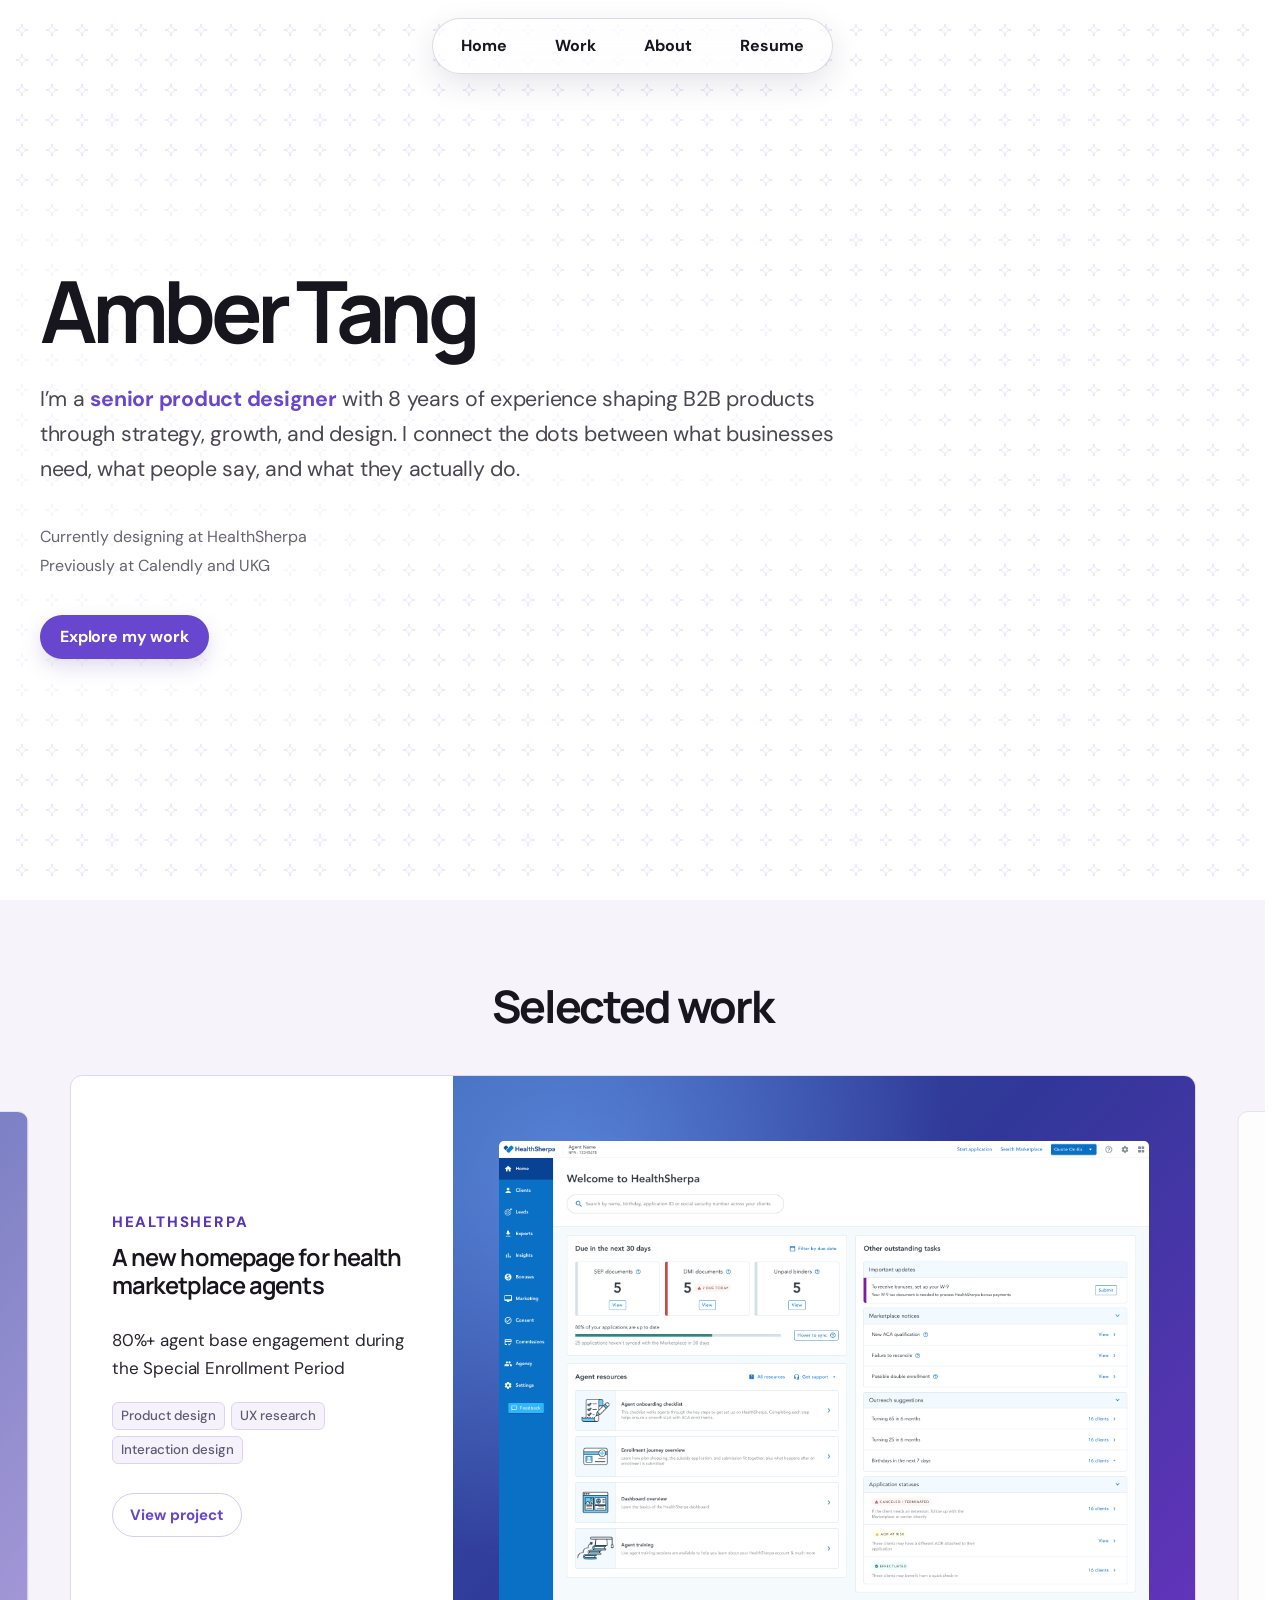
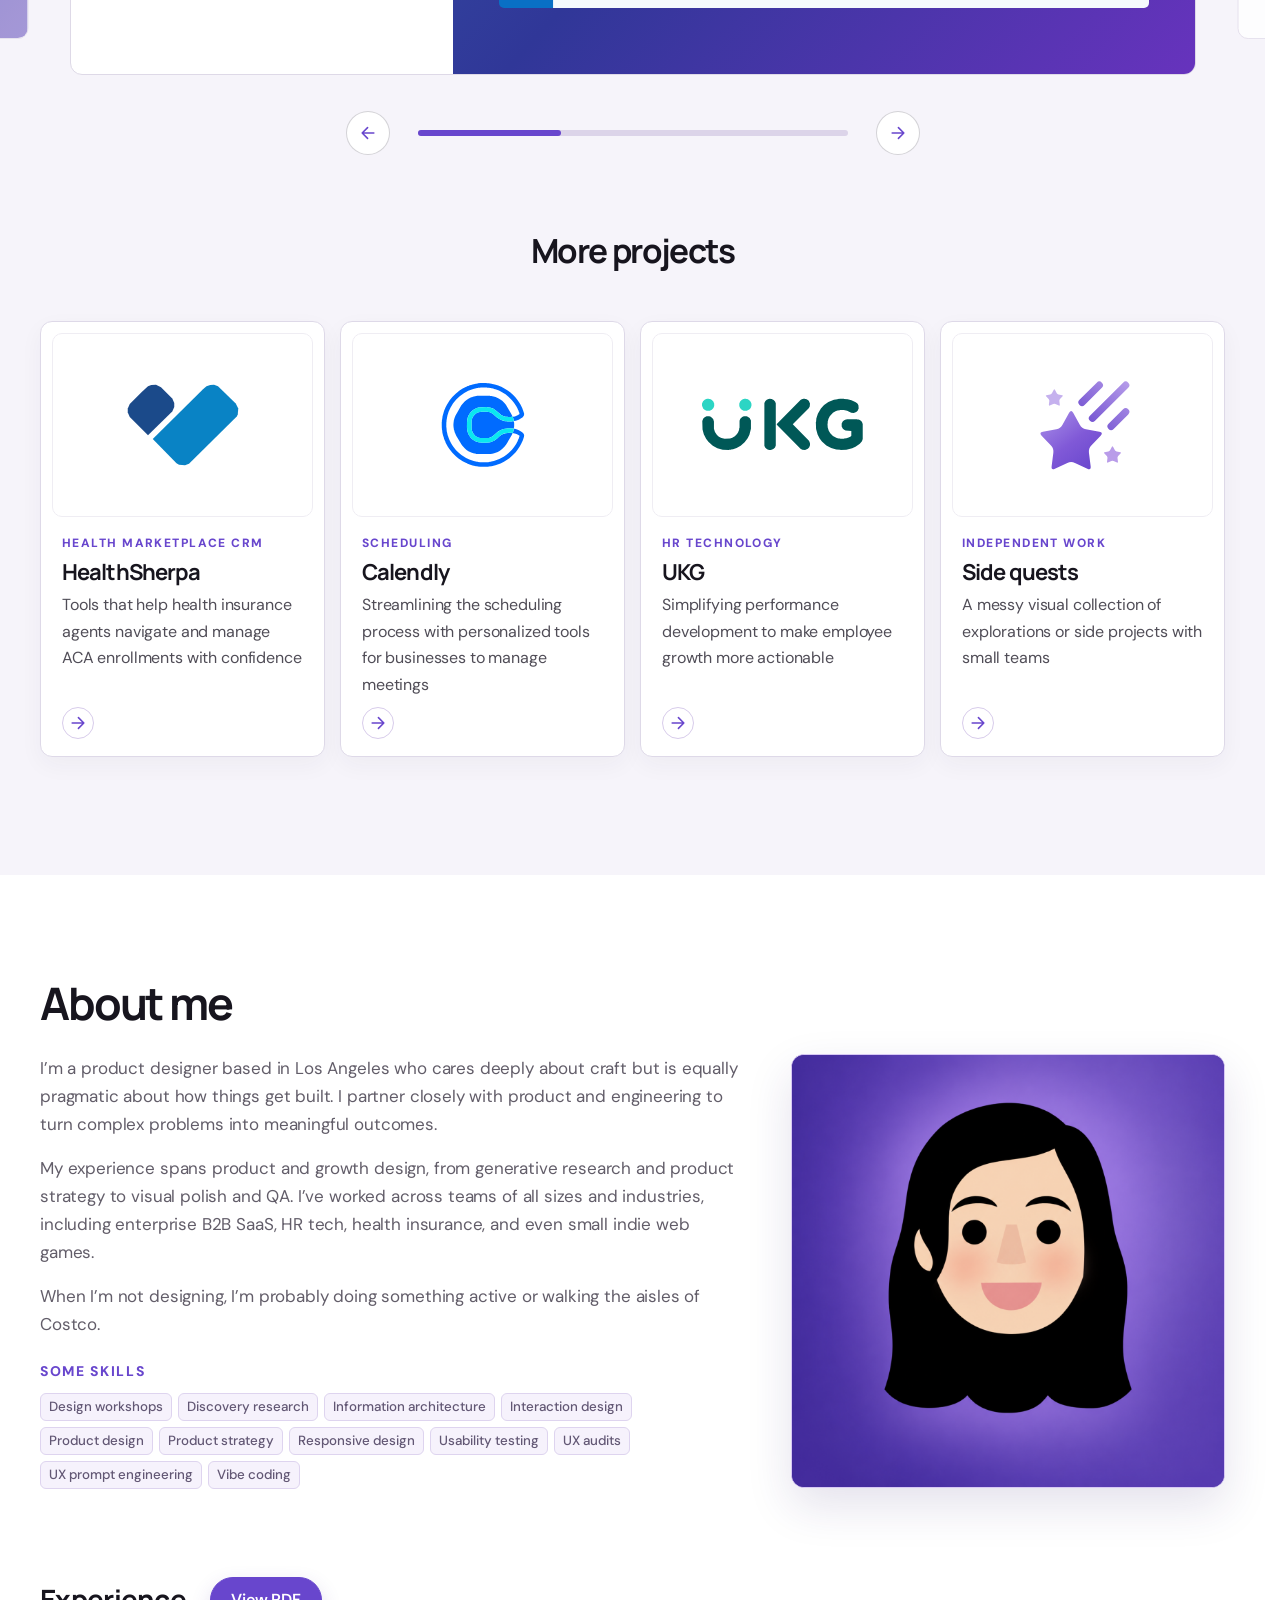
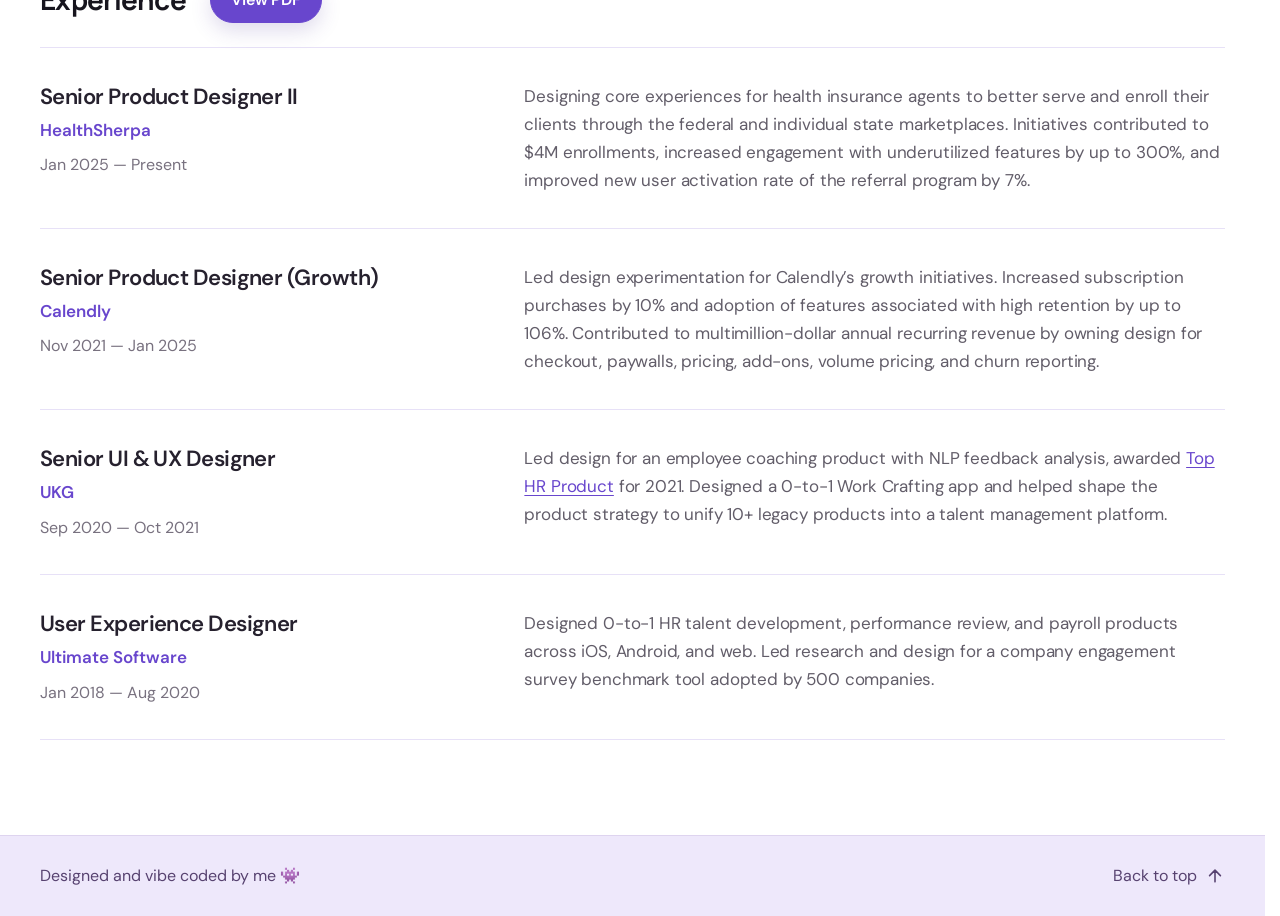
==== commit cca02b77: "Updated links and resume" ====
--- a/index.html
+++ b/index.html
@@ -1 +1 @@
-<!doctype html><html lang="en"><head><meta charset="UTF-8"><meta name="viewport" content="width=device-width, initial-scale=1"><meta name="theme-color" content="#f8f7fb"><link rel="icon" type="image/svg+xml" href="/assets/favicon-sparkle.svg?v=2"><title>Amber Tang — Product Designer</title><meta name="description" content="Amber Tang is a senior product designer creating thoughtful experiences for complex B2B products."><link rel="preconnect" href="https://fonts.googleapis.com"><link rel="preconnect" href="https://fonts.gstatic.com" crossorigin><link href="https://fonts.googleapis.com/css2?family=DM+Sans:wght@400;500;600;700&family=Manrope:wght@400;500;600;700;800&display=swap" rel="stylesheet"><link rel="stylesheet" href="/style.css?v=clarity-regional-20261018"><script src="/analytics.js?v=clarity-regional-20261018" defer></script></head><body><div id="app"></div><script src="/app.js?v=clarity-regional-20261018" defer></script></body></html>
+<!doctype html><html lang="en"><head><meta charset="UTF-8"><meta name="viewport" content="width=device-width, initial-scale=1"><meta name="theme-color" content="#f8f7fb"><link rel="icon" type="image/svg+xml" href="/assets/favicon-sparkle.svg?v=2"><title>Amber Tang — Product Designer</title><meta name="description" content="Amber Tang is a senior product designer creating thoughtful experiences for complex B2B products."><link rel="preconnect" href="https://fonts.googleapis.com"><link rel="preconnect" href="https://fonts.gstatic.com" crossorigin><link href="https://fonts.googleapis.com/css2?family=DM+Sans:wght@400;500;600;700&family=Manrope:wght@400;500;600;700;800&display=swap" rel="stylesheet"><link rel="stylesheet" href="/style.css?v=resume-close-centered-20261018"><script src="/analytics.js?v=resume-close-centered-20261018" defer></script></head><body><div id="app"></div><script src="/app.js?v=resume-close-centered-20261018" defer></script></body></html>
--- a/style.css
+++ b/style.css
@@ -1609,7 +1609,7 @@
 .resume-viewer-actions{display:flex;align-items:center;gap:12px}
 .resume-download{padding:8px 14px;border:1px solid #ded4ef;border-radius:999px;background:white;color:var(--purple);font:500 14px/1.4 'DM Sans',sans-serif}
 .resume-download:hover{background:var(--purple);color:white;border-color:var(--purple)}
-.resume-close{display:grid;place-items:center;width:38px;height:38px;padding:0;border:1px solid #ded4ef;border-radius:999px;background:white;color:var(--purple);font:400 26px/1 sans-serif;cursor:pointer}
+.resume-close{display:grid;place-items:center;flex:0 0 38px;align-self:center;box-sizing:border-box;width:38px;height:38px;margin:0;padding:0;border:1px solid #ded4ef;border-radius:999px;background:white;color:var(--purple);line-height:0;appearance:none;cursor:pointer}.resume-close svg{display:block;width:18px;height:18px;margin:0}
 .resume-close:hover{background:#eee8fb}
 .resume-viewer :is(button,a):focus-visible{outline:2px solid var(--purple);outline-offset:3px}
 .resume-document{flex:1;min-height:0;background:#eae6ef}
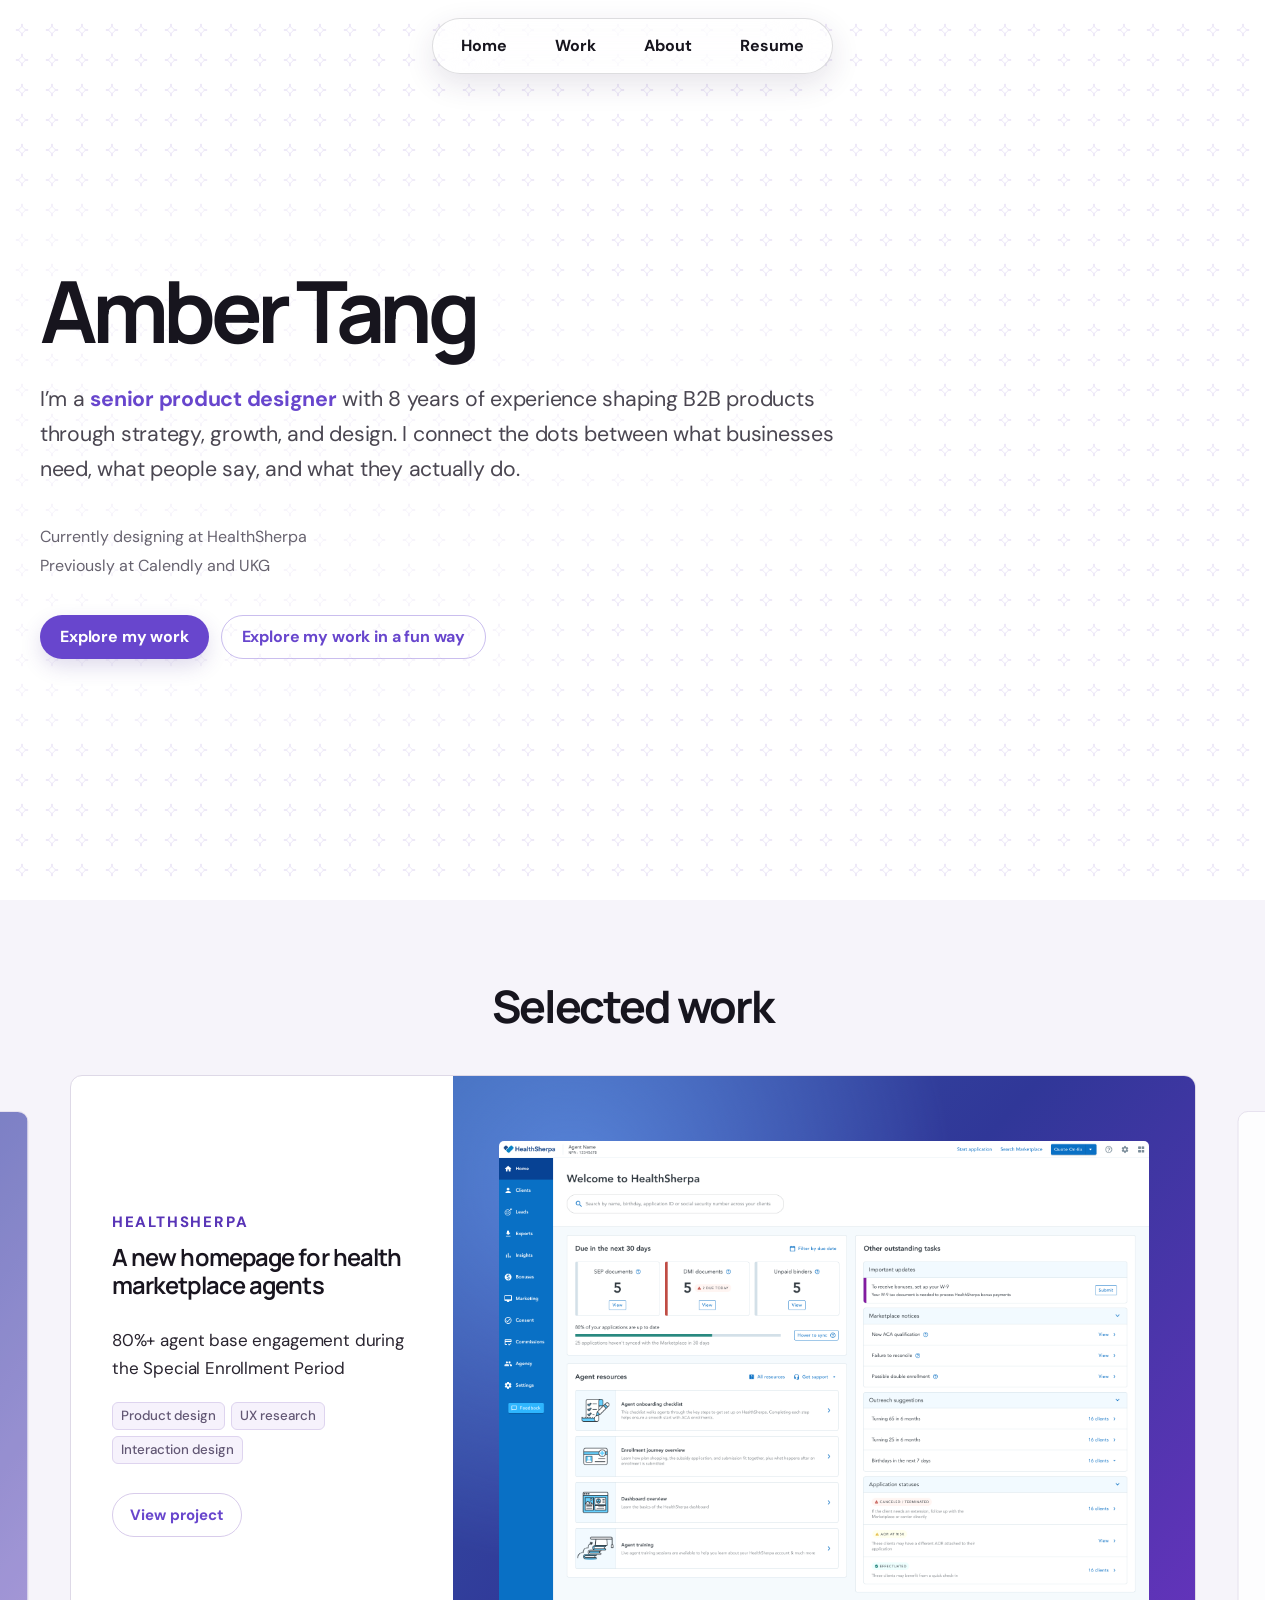
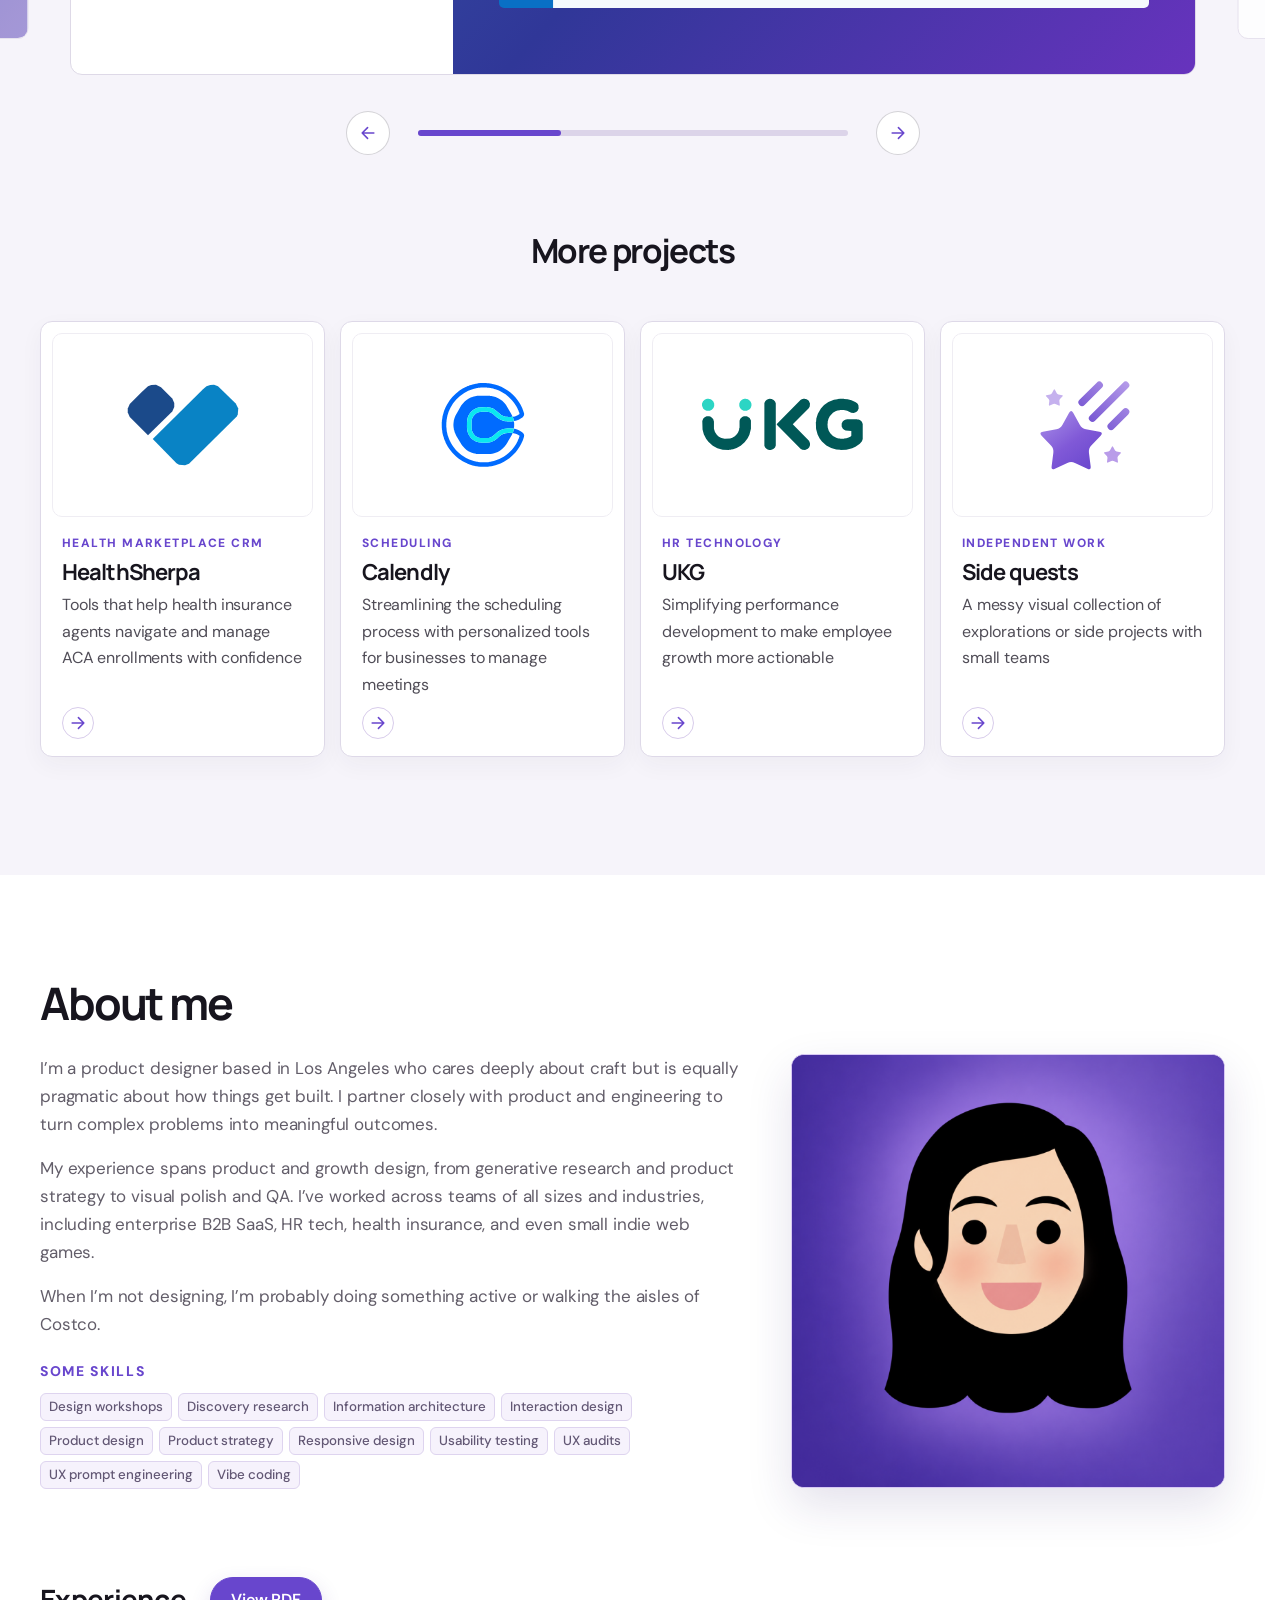
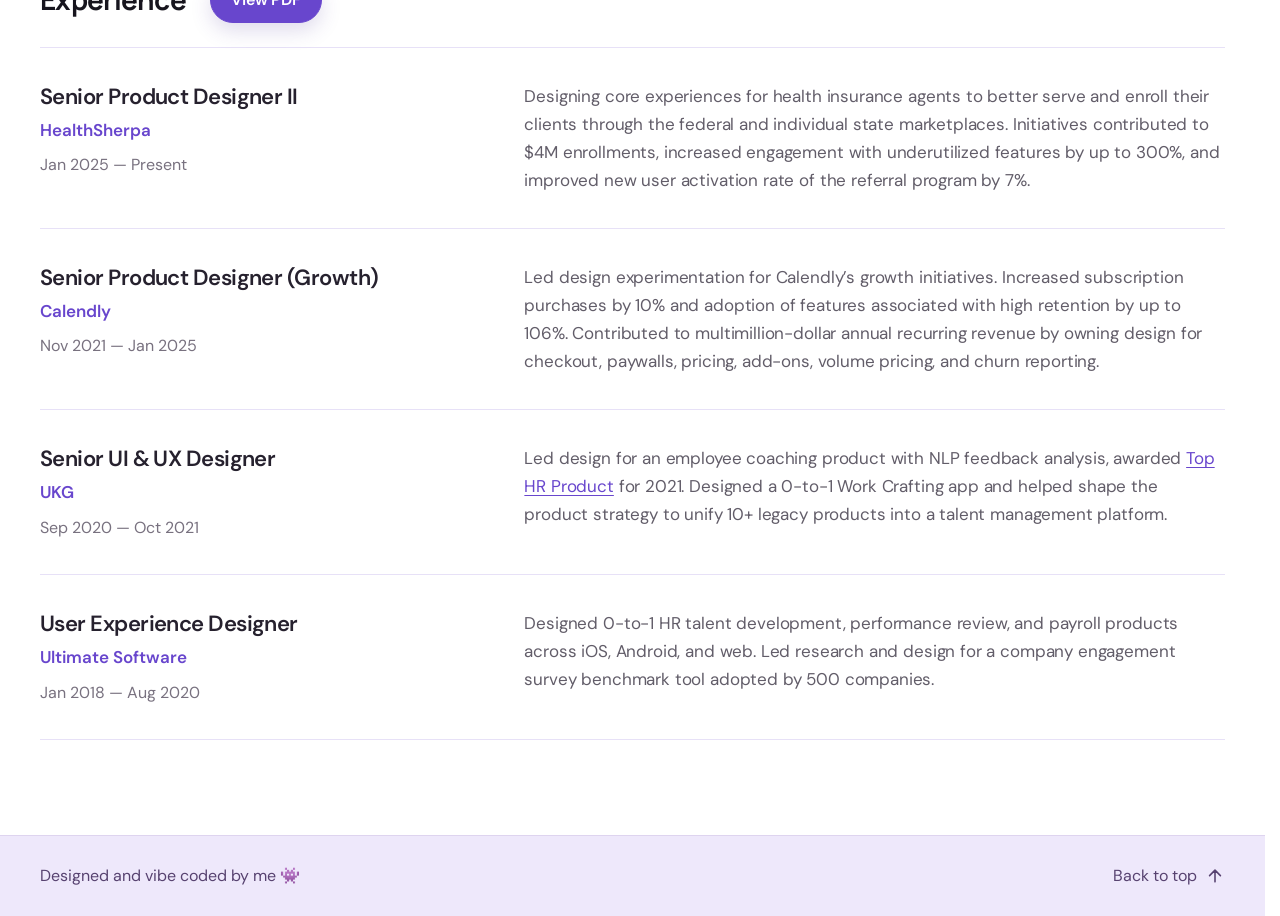
==== commit 43f08919: "Added link to cafe" ====
--- a/index.html
+++ b/index.html
@@ -1 +1 @@
-<!doctype html><html lang="en"><head><meta charset="UTF-8"><meta name="viewport" content="width=device-width, initial-scale=1"><meta name="theme-color" content="#f8f7fb"><link rel="icon" type="image/svg+xml" href="/assets/favicon-sparkle.svg?v=2"><title>Amber Tang — Product Designer</title><meta name="description" content="Amber Tang is a senior product designer creating thoughtful experiences for complex B2B products."><link rel="preconnect" href="https://fonts.googleapis.com"><link rel="preconnect" href="https://fonts.gstatic.com" crossorigin><link href="https://fonts.googleapis.com/css2?family=DM+Sans:wght@400;500;600;700&family=Manrope:wght@400;500;600;700;800&display=swap" rel="stylesheet"><link rel="stylesheet" href="/style.css?v=resume-close-centered-20261018"><script src="/analytics.js?v=resume-close-centered-20261018" defer></script></head><body><div id="app"></div><script src="/app.js?v=resume-close-centered-20261018" defer></script></body></html>
+<!doctype html><html lang="en"><head><meta charset="UTF-8"><meta name="viewport" content="width=device-width, initial-scale=1"><meta name="theme-color" content="#f8f7fb"><link rel="icon" type="image/svg+xml" href="assets/favicon-sparkle.svg?v=2"><title>Amber Tang — Product Designer</title><meta name="description" content="Amber Tang is a senior product designer creating thoughtful experiences for complex B2B products."><link rel="preconnect" href="https://fonts.googleapis.com"><link rel="preconnect" href="https://fonts.gstatic.com" crossorigin><link href="https://fonts.googleapis.com/css2?family=DM+Sans:wght@400;500;600;700&family=Manrope:wght@400;500;600;700;800&display=swap" rel="stylesheet"><link rel="stylesheet" href="style.css?v=cafe-link-20261027"><script src="analytics.js?v=cafe-link-20261027" defer></script></head><body><div id="app"></div><script src="app.js?v=cafe-link-20261027" defer></script></body></html>
--- a/style.css
+++ b/style.css
@@ -1663,3 +1663,11 @@
 .analytics-preference-actions{display:flex;flex-wrap:wrap;gap:10px;margin-top:20px}
 .analytics-preference-actions button{border:1px solid #ded4ef;border-radius:999px;background:#f6f2fc;color:var(--purple);padding:10px 15px;font:500 14px/1.5 'DM Sans',sans-serif;cursor:pointer}
 .analytics-preference-actions button:hover{background:#eee8fb;border-color:#b9a1dc}
+
+/* Desktop cafe entry point: a quieter alternative to the main work button. */
+.hero-ctas{display:flex;align-items:center;flex-wrap:wrap;gap:12px;max-width:100%}
+.button.cafe-link{display:inline-flex;align-items:center;justify-content:center;min-height:44px;padding:9px 20px;border:1px solid rgba(104,70,205,.35);border-radius:999px;background:transparent;color:var(--purple);box-shadow:none;font-size:16px;font-weight:700;line-height:1.45;letter-spacing:-.01em;backdrop-filter:none;-webkit-backdrop-filter:none;transition:background-color .18s ease,border-color .18s ease,color .18s ease}
+.button.cafe-link:hover{background:rgba(104,70,205,.07);border-color:var(--purple);box-shadow:none;transform:none}
+.button.cafe-link:focus-visible{outline:3px solid rgba(104,70,205,.45);outline-offset:4px}
+.button.cafe-link[hidden]{display:none}
+@media(max-width:800px){.button.cafe-link{display:none}}
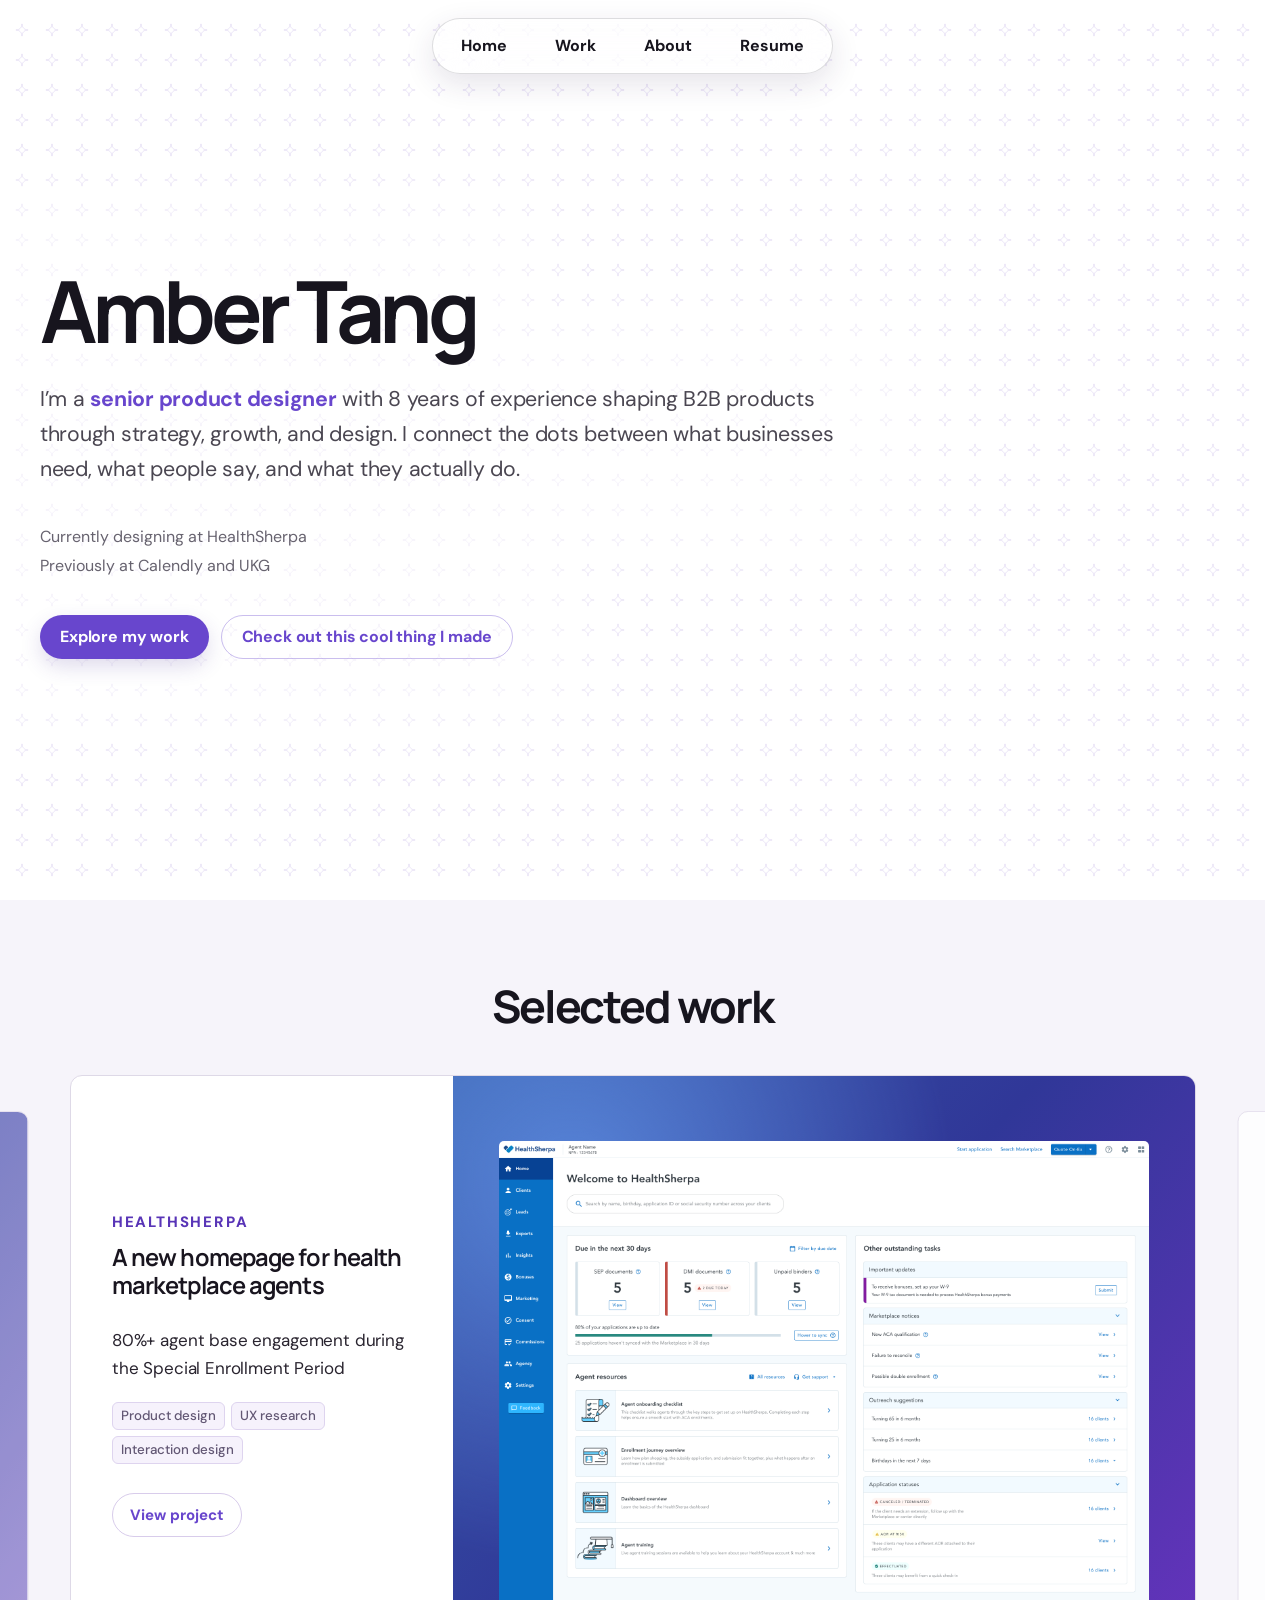
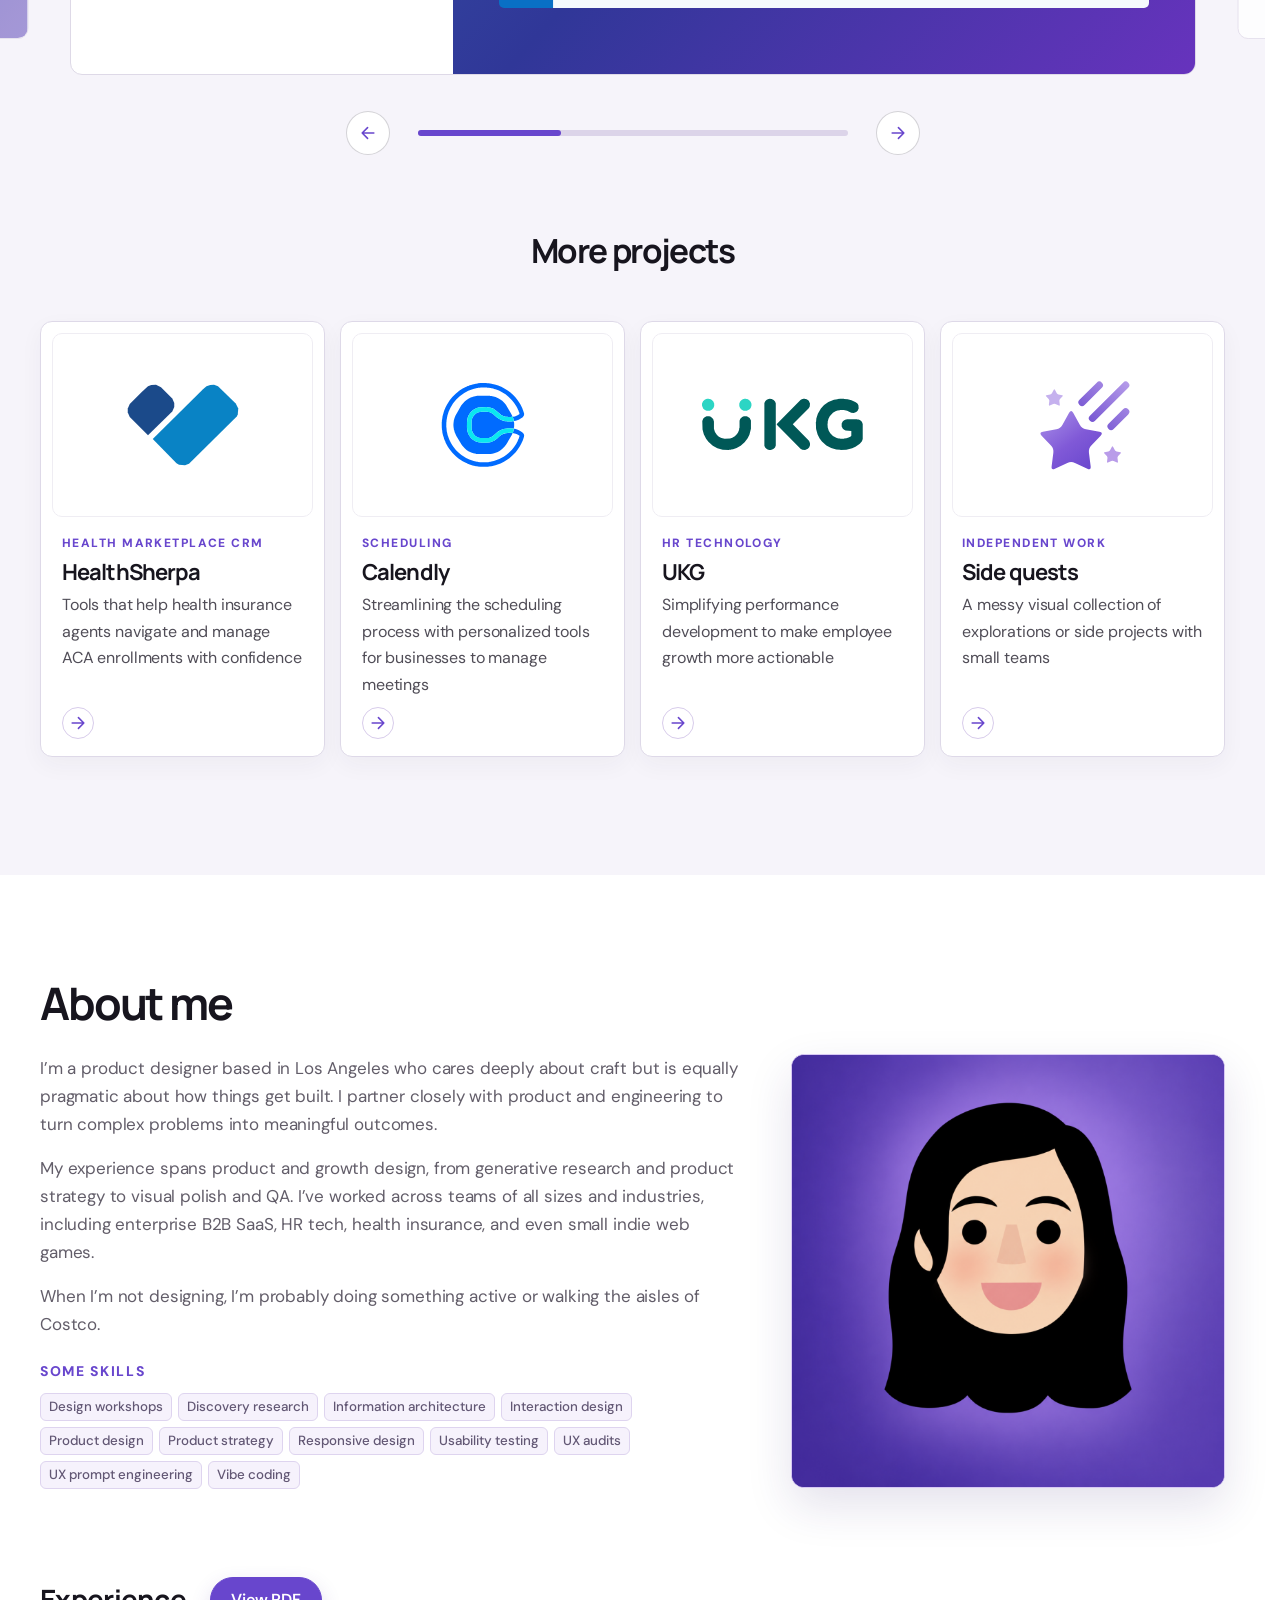
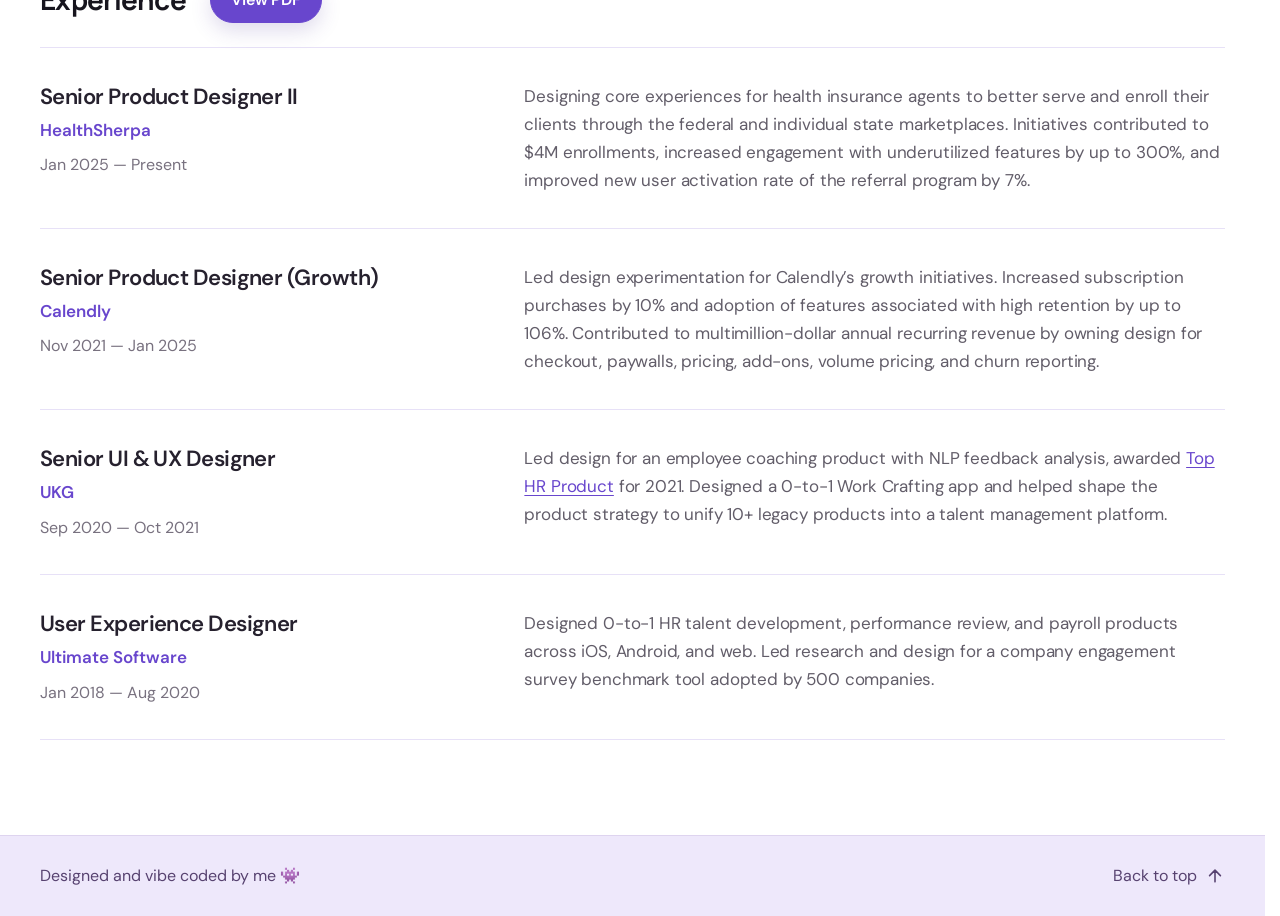
==== commit 282b7fad: "Updated button link" ====
--- a/index.html
+++ b/index.html
@@ -1 +1 @@
-<!doctype html><html lang="en"><head><meta charset="UTF-8"><meta name="viewport" content="width=device-width, initial-scale=1"><meta name="theme-color" content="#f8f7fb"><link rel="icon" type="image/svg+xml" href="assets/favicon-sparkle.svg?v=2"><title>Amber Tang — Product Designer</title><meta name="description" content="Amber Tang is a senior product designer creating thoughtful experiences for complex B2B products."><link rel="preconnect" href="https://fonts.googleapis.com"><link rel="preconnect" href="https://fonts.gstatic.com" crossorigin><link href="https://fonts.googleapis.com/css2?family=DM+Sans:wght@400;500;600;700&family=Manrope:wght@400;500;600;700;800&display=swap" rel="stylesheet"><link rel="stylesheet" href="style.css?v=cafe-link-20261027"><script src="analytics.js?v=cafe-link-20261027" defer></script></head><body><div id="app"></div><script src="app.js?v=cafe-link-20261027" defer></script></body></html>
+<!doctype html><html lang="en"><head><meta charset="UTF-8"><meta name="viewport" content="width=device-width, initial-scale=1"><meta name="theme-color" content="#f8f7fb"><link rel="icon" type="image/svg+xml" href="assets/favicon-sparkle.svg?v=2"><title>Amber Tang — Product Designer</title><meta name="description" content="Amber Tang is a senior product designer creating thoughtful experiences for complex B2B products."><link rel="preconnect" href="https://fonts.googleapis.com"><link rel="preconnect" href="https://fonts.gstatic.com" crossorigin><link href="https://fonts.googleapis.com/css2?family=DM+Sans:wght@400;500;600;700&family=Manrope:wght@400;500;600;700;800&display=swap" rel="stylesheet"><link rel="stylesheet" href="style.css?v=mobile-cafe"><script src="analytics.js?v=mobile-cafe" defer></script></head><body><div id="app"></div><script src="app.js?v=mobile-cafe" defer></script></body></html>
--- a/style.css
+++ b/style.css
@@ -1670,4 +1670,10 @@
 .button.cafe-link:hover{background:rgba(104,70,205,.07);border-color:var(--purple);box-shadow:none;transform:none}
 .button.cafe-link:focus-visible{outline:3px solid rgba(104,70,205,.45);outline-offset:4px}
 .button.cafe-link[hidden]{display:none}
-@media(max-width:800px){.button.cafe-link{display:none}}
+
+
+.resume-pdf-sheet{position:relative;margin:0 auto;background:white}
+.resume-pdf-text{position:absolute;inset:0;overflow:hidden;text-align:initial;line-height:1;transform-origin:0 0;-webkit-text-size-adjust:none;text-size-adjust:none}
+.resume-pdf-text :is(span,br){color:transparent;position:absolute;white-space:pre;cursor:text;transform-origin:0 0}
+.resume-pdf-text span{font-size:calc(var(--total-scale-factor)*var(--font-height)*var(--min-font-size,1));transform:rotate(var(--rotate,0deg)) scaleX(var(--scale-x,1)) scale(calc(1 / var(--min-font-size,1)))}
+.resume-pdf-text ::selection{background:#6846cd55}
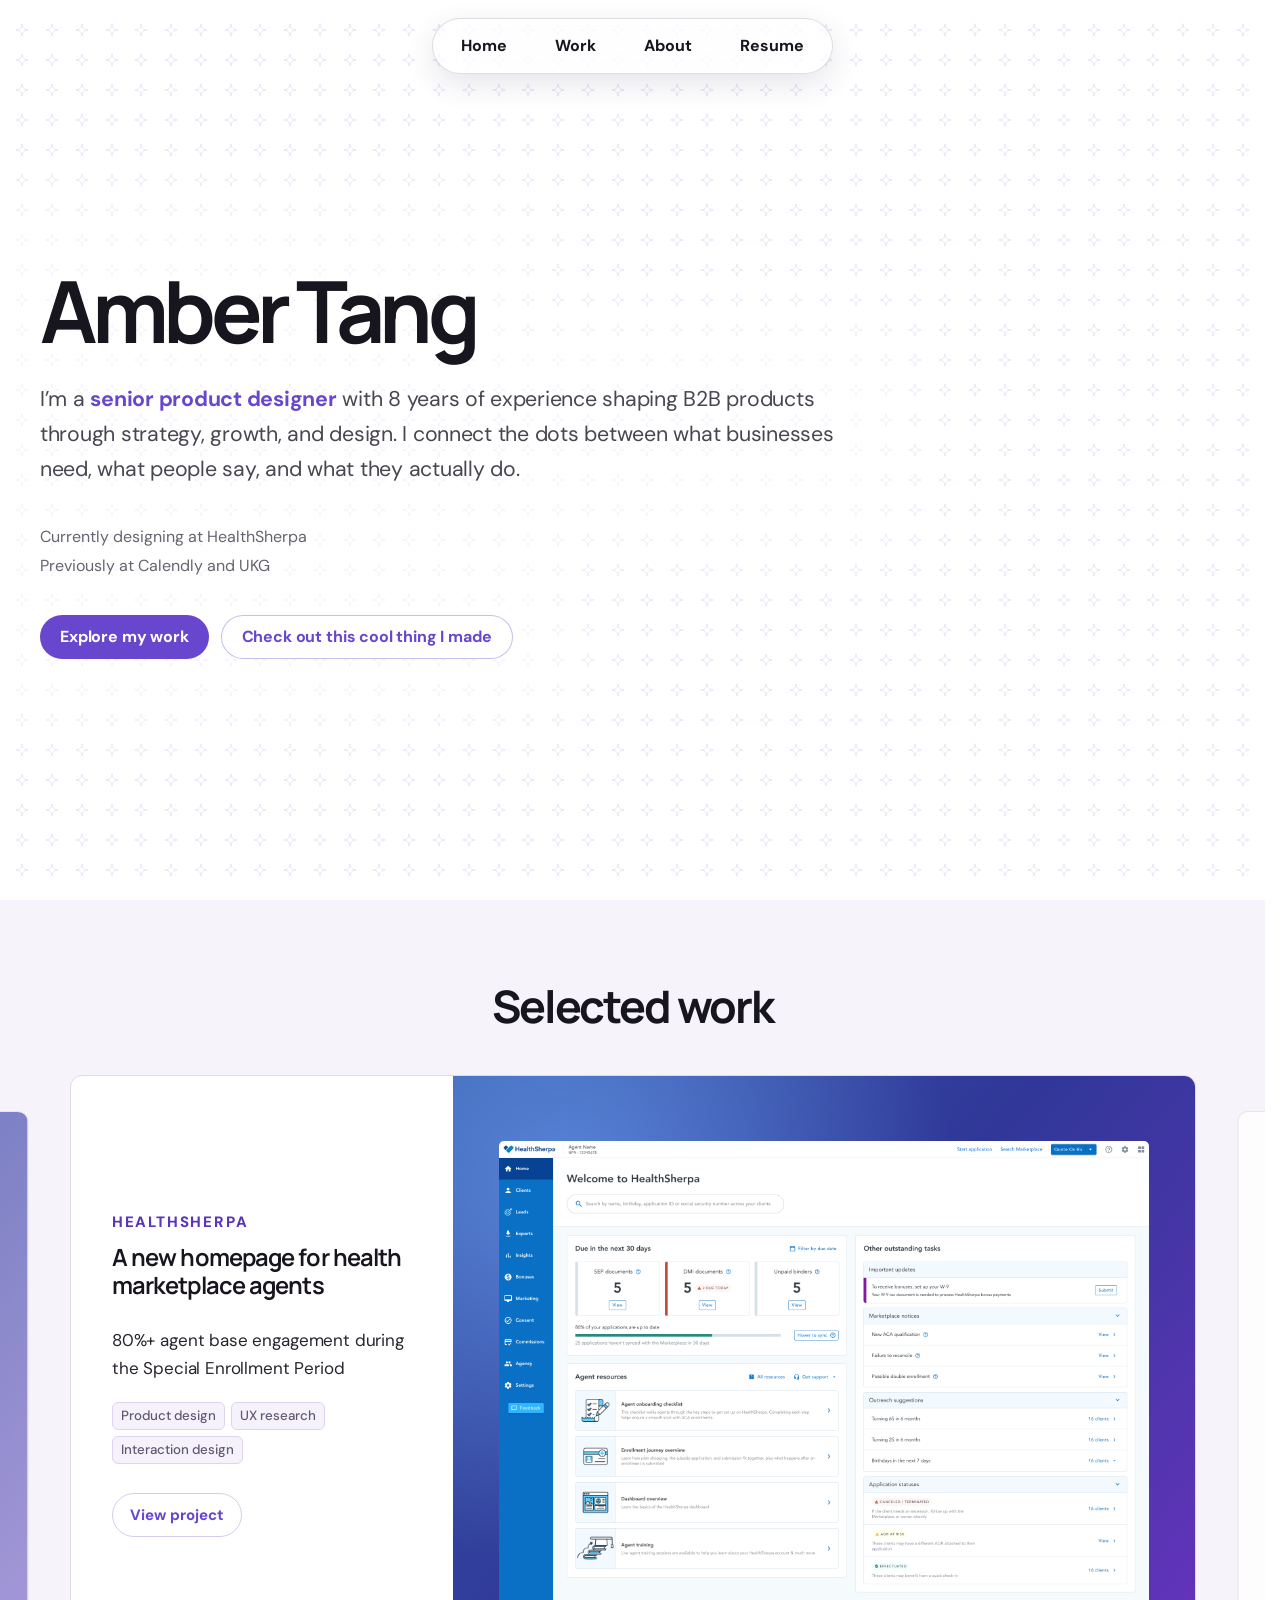
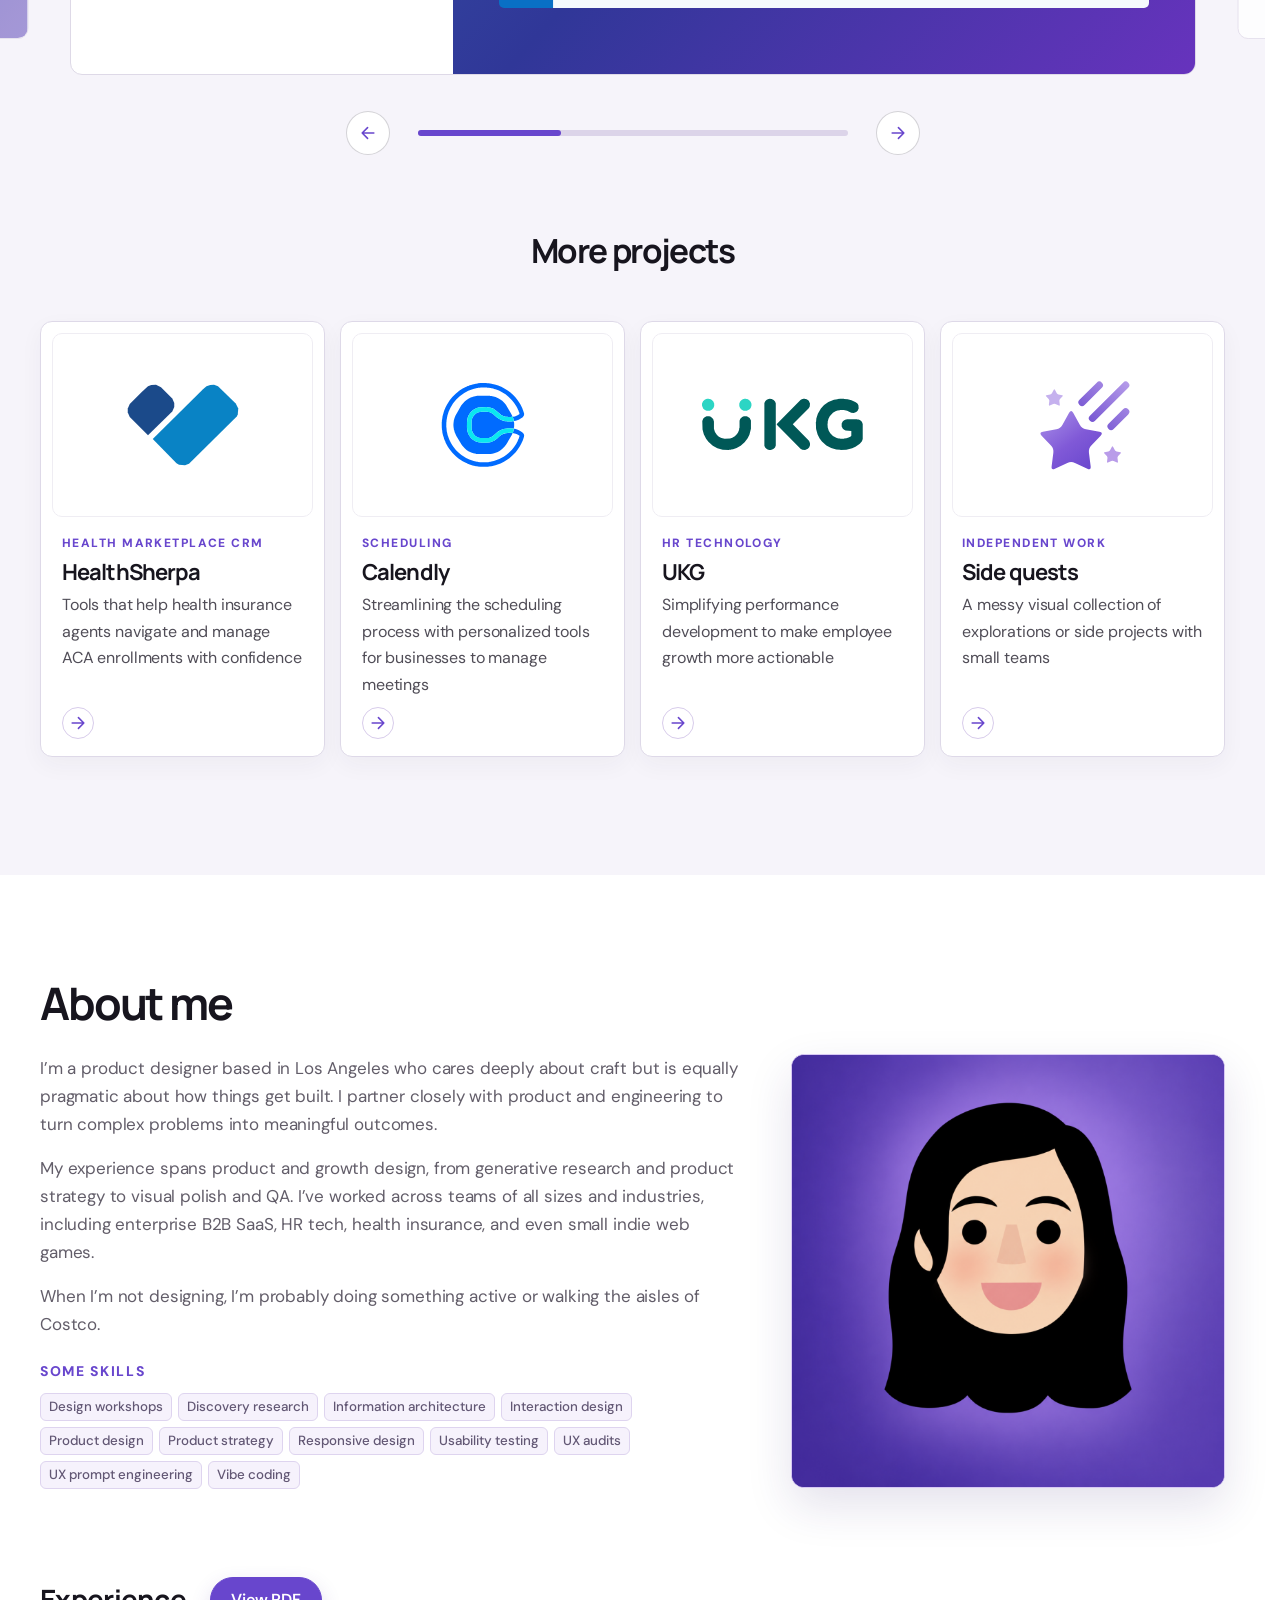
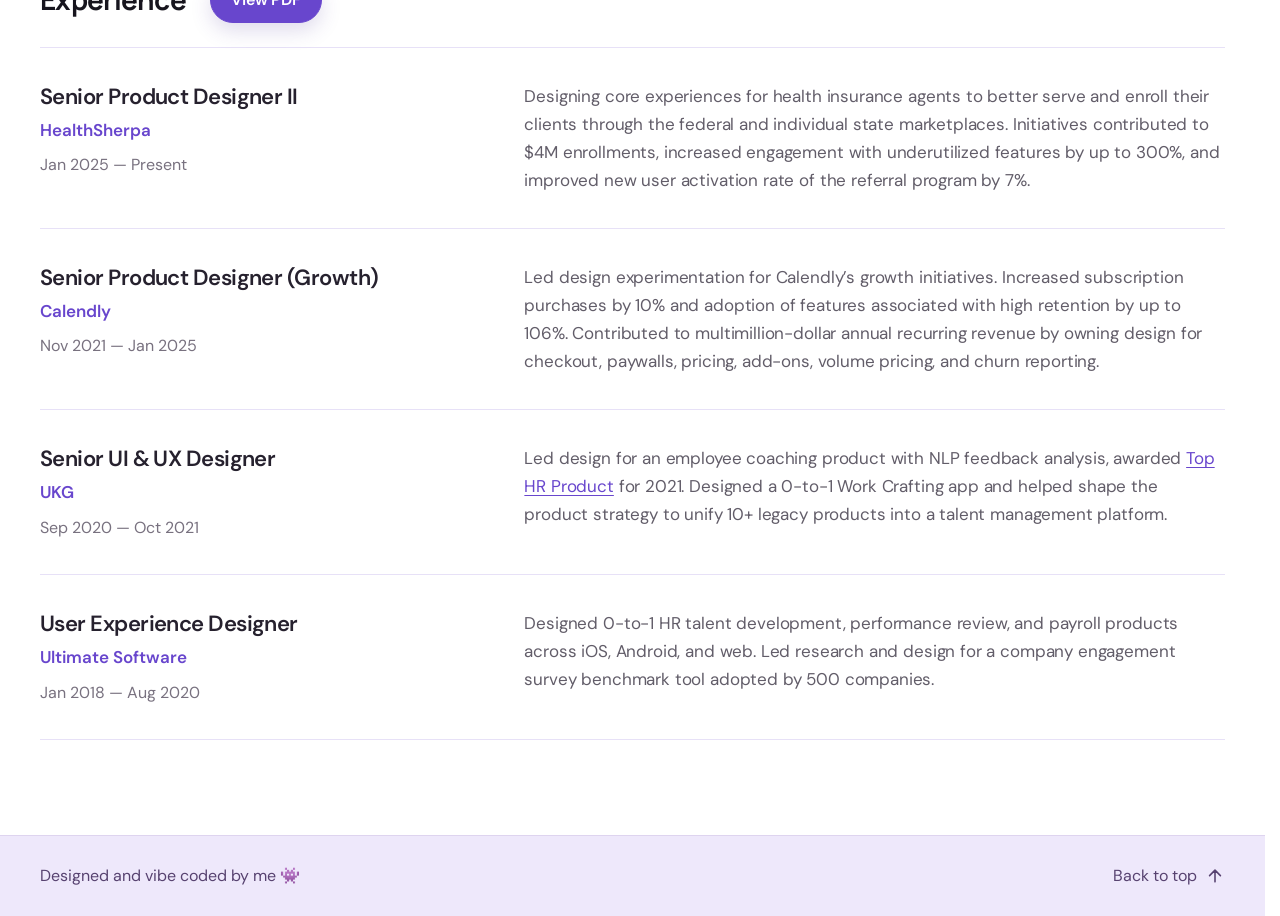
==== commit 285fb4d0: "made hero buttons consistent" ====
--- a/index.html
+++ b/index.html
@@ -1 +1 @@
-<!doctype html><html lang="en"><head><meta charset="UTF-8"><meta name="viewport" content="width=device-width, initial-scale=1"><meta name="theme-color" content="#f8f7fb"><link rel="icon" type="image/svg+xml" href="assets/favicon-sparkle.svg?v=2"><title>Amber Tang — Product Designer</title><meta name="description" content="Amber Tang is a senior product designer creating thoughtful experiences for complex B2B products."><link rel="preconnect" href="https://fonts.googleapis.com"><link rel="preconnect" href="https://fonts.gstatic.com" crossorigin><link href="https://fonts.googleapis.com/css2?family=DM+Sans:wght@400;500;600;700&family=Manrope:wght@400;500;600;700;800&display=swap" rel="stylesheet"><link rel="stylesheet" href="style.css?v=mobile-cafe"><script src="analytics.js?v=mobile-cafe" defer></script></head><body><div id="app"></div><script src="app.js?v=mobile-cafe" defer></script></body></html>
+<!doctype html><html lang="en"><head><meta charset="UTF-8"><meta name="viewport" content="width=device-width, initial-scale=1"><meta name="theme-color" content="#f8f7fb"><link rel="icon" type="image/svg+xml" href="assets/favicon-sparkle.svg?v=2"><title>Amber Tang — Product Designer</title><meta name="description" content="Amber Tang is a senior product designer creating thoughtful experiences for complex B2B products."><link rel="preconnect" href="https://fonts.googleapis.com"><link rel="preconnect" href="https://fonts.gstatic.com" crossorigin><link href="https://fonts.googleapis.com/css2?family=DM+Sans:wght@400;500;600;700&family=Manrope:wght@400;500;600;700;800&display=swap" rel="stylesheet"><link rel="stylesheet" href="style.css?v=flat-header-buttons"><script src="analytics.js?v=mobile-cafe" defer></script></head><body><div id="app"></div><script src="app.js?v=interactive-link" defer></script></body></html>
--- a/style.css
+++ b/style.css
@@ -1677,3 +1677,9 @@
 .resume-pdf-text :is(span,br){color:transparent;position:absolute;white-space:pre;cursor:text;transform-origin:0 0}
 .resume-pdf-text span{font-size:calc(var(--total-scale-factor)*var(--font-height)*var(--min-font-size,1));transform:rotate(var(--rotate,0deg)) scaleX(var(--scale-x,1)) scale(calc(1 / var(--min-font-size,1)))}
 .resume-pdf-text ::selection{background:#6846cd55}
+
+/* Keep the two homepage actions on the same layer with matching elevation. */
+.hero-ctas > :is(.button.primary,.button.cafe-link){position:relative;z-index:0;box-shadow:none}
+.hero-ctas > :is(.button.primary,.button.cafe-link):hover{box-shadow:none}
+
+.hero-ctas > .button.cafe-link,.hero-ctas > .button.cafe-link:hover{background:#fff}
